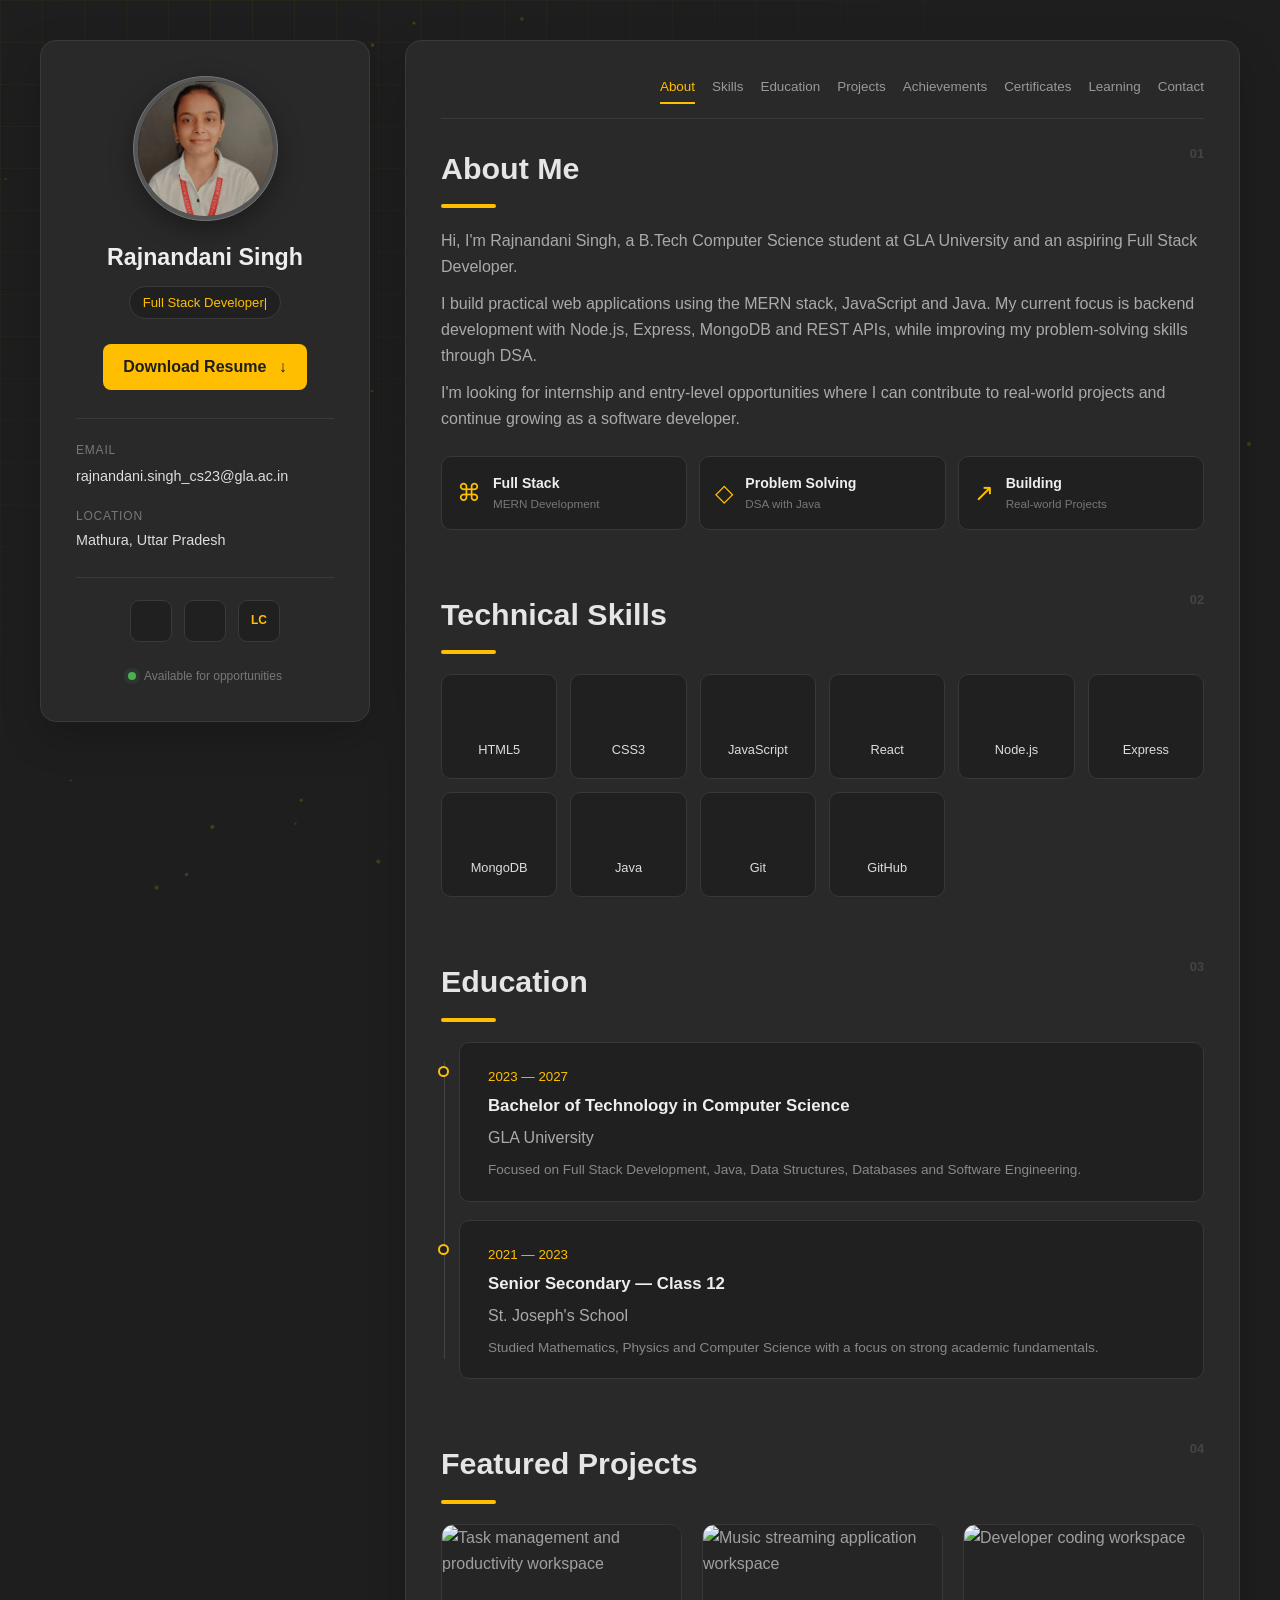
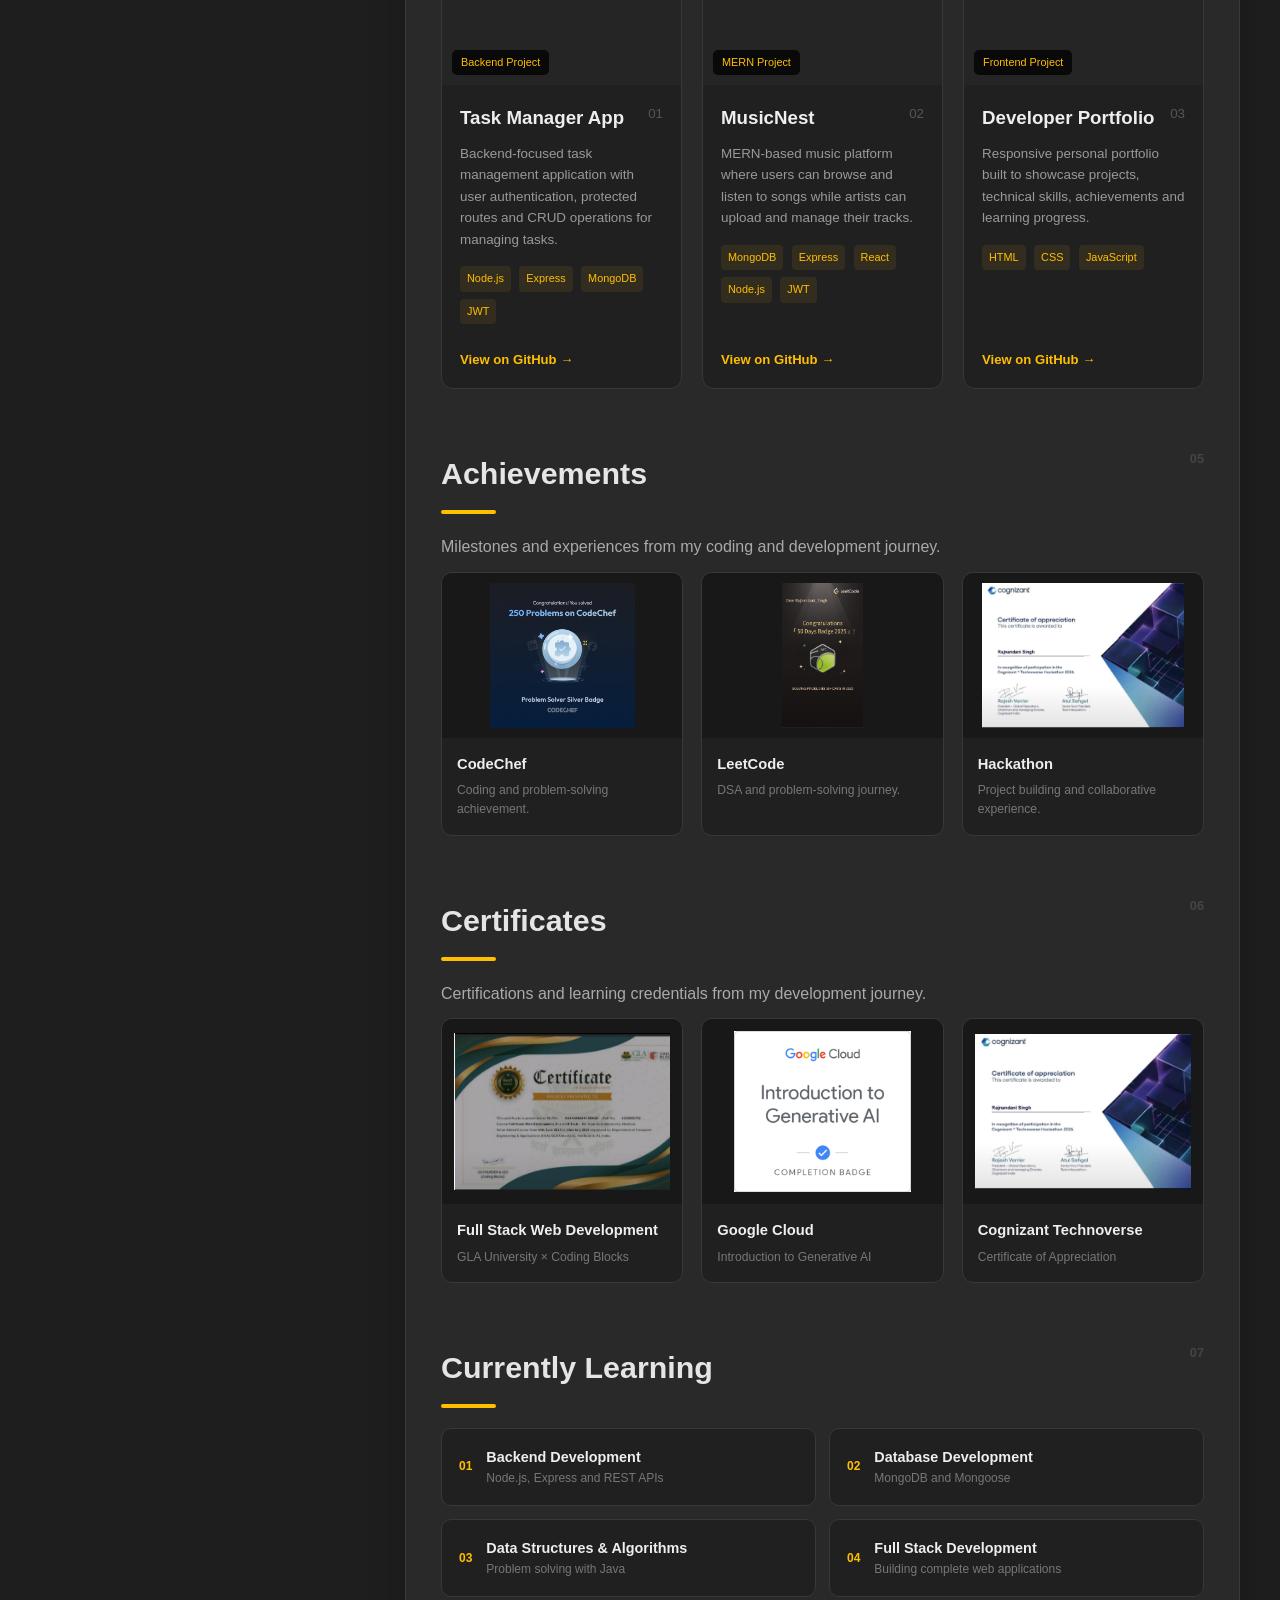
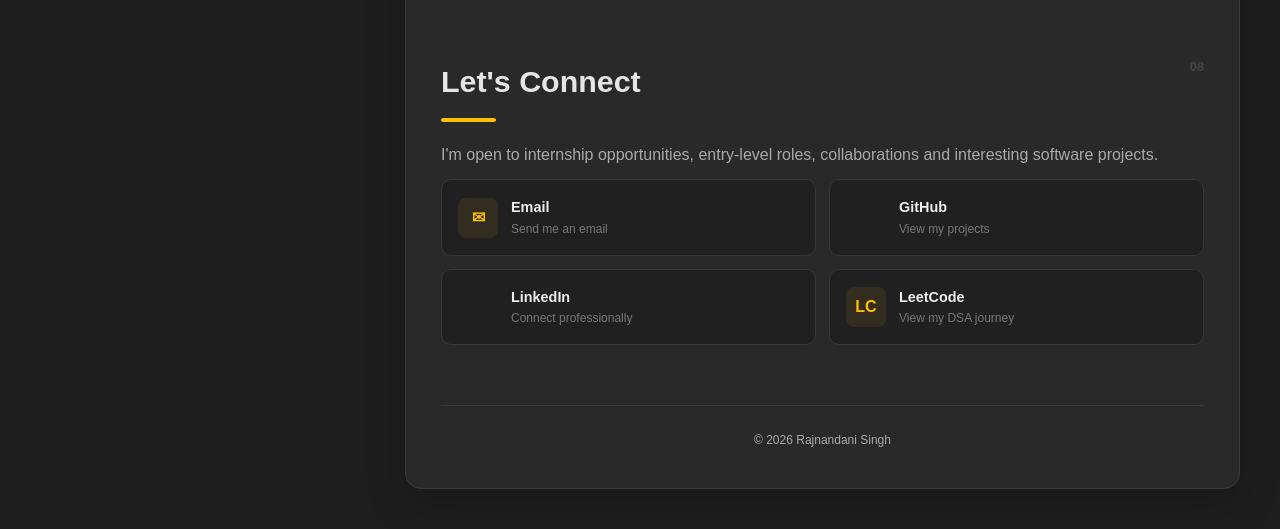
==== index.html @ 7ec92c7e "Move portfolio files to root directory" ====
<!DOCTYPE html>
<html lang="en">
<head>
  <meta charset="UTF-8">
  <meta name="viewport" content="width=device-width, initial-scale=1.0">

  <meta name="description"
        content="Rajnandani Singh — Full Stack Developer, MERN Stack Developer and DSA Enthusiast.">
  <meta name="author" content="Rajnandani Singh">
  <meta name="theme-color" content="#1e1e1e">

  <title>Rajnandani Singh | Full Stack Developer</title>

  <link rel="stylesheet" href="style.css">
</head>

<body>

<div class="background-grid"></div>
<canvas id="network-bg"></canvas>

<header class="mobile-topbar">
  <span class="mobile-logo">Rajnandani<span>.dev</span></span>

  <button id="menuToggle"
          class="menu-toggle"
          aria-label="Toggle navigation"
          aria-expanded="false">
    <span></span><span></span><span></span>
  </button>
</header>

<div class="main-container">

  <!-- SIDEBAR -->
  <aside class="sidebar" id="sidebar">

    <div class="profile">

      <div class="profile-image-wrap">
        <img src="./assets/profile_image.png"
             alt="Rajnandani Singh"
             class="profile-image">
      </div>

      <h2>Rajnandani Singh</h2>

      <p class="role">
        <span id="typedRole"></span><span class="cursor">|</span>
      </p>

    </div>

    <a href="./assets/Rajnandani_Singh_Resume.pdf"
       class="resume-btn"
       download>
      Download Resume <span>↓</span>
    </a>

    <div class="contact">

      <div class="contact-item">
        <span>Email</span>
        <a href="mailto:rajnandani.singh_cs23@gla.ac.in">
          rajnandani.singh_cs23@gla.ac.in
        </a>
      </div>

      <div class="contact-item">
        <span>Location</span>
        <p>Mathura, Uttar Pradesh</p>
      </div>

    </div>

    <div class="social">

      <a href="https://github.com/Rajnandanisingh6"
         target="_blank"
         rel="noopener noreferrer"
         aria-label="GitHub">
        <span class="social-icon github-icon"></span>
      </a>

      <a href="https://www.linkedin.com/in/rajnandani-singh-2a51702a7"
         target="_blank"
         rel="noopener noreferrer"
         aria-label="LinkedIn">
        <span class="social-icon linkedin-icon"></span>
      </a>

      <a href="https://leetcode.com/u/Rajnandani_Singh/"
         target="_blank"
         rel="noopener noreferrer"
         aria-label="LeetCode"
         class="lc-logo">
        LC
      </a>

    </div>

    <div class="availability">
      <span></span>
      Available for opportunities
    </div>

  </aside>


  <!-- MAIN CONTENT -->
  <main class="main-content">

    <nav id="mainNav">
      <a href="#about" class="nav-link active">About</a>
      <a href="#skills" class="nav-link">Skills</a>
      <a href="#education" class="nav-link">Education</a>
      <a href="#portfolio" class="nav-link">Projects</a>
      <a href="#achievements" class="nav-link">Achievements</a>
      <a href="#certificates" class="nav-link">Certificates</a>
      <a href="#learning" class="nav-link">Learning</a>
      <a href="#contact" class="nav-link">Contact</a>
    </nav>


    <!-- ABOUT -->
    <section id="about" class="section">

      <div class="section-title">
        <div>
          <h2>About Me</h2>
          <div class="line"></div>
        </div>
        <span>01</span>
      </div>

      <p>
        Hi, I'm Rajnandani Singh, a B.Tech Computer Science student at
        GLA University and an aspiring Full Stack Developer.
      </p>

      <p>
        I build practical web applications using the MERN stack,
        JavaScript and Java. My current focus is backend development
        with Node.js, Express, MongoDB and REST APIs, while improving
        my problem-solving skills through DSA.
      </p>

      <p>
        I'm looking for internship and entry-level opportunities where
        I can contribute to real-world projects and continue growing
        as a software developer.
      </p>

      <div class="highlight-container">

        <div class="highlight-card">
          <div class="highlight-icon">⌘</div>
          <div>
            <strong>Full Stack</strong>
            <small>MERN Development</small>
          </div>
        </div>

        <div class="highlight-card">
          <div class="highlight-icon">◇</div>
          <div>
            <strong>Problem Solving</strong>
            <small>DSA with Java</small>
          </div>
        </div>

        <div class="highlight-card">
          <div class="highlight-icon">↗</div>
          <div>
            <strong>Building</strong>
            <small>Real-world Projects</small>
          </div>
        </div>

      </div>

    </section>


    <!-- SKILLS -->
    <section id="skills" class="section">

      <div class="section-title">
        <div>
          <h2>Technical Skills</h2>
          <div class="line"></div>
        </div>
        <span>02</span>
      </div>

      <div class="skills-grid">

        <div class="skill">
          <span class="skill-logo html5-logo"></span>
          <span>HTML5</span>
        </div>

        <div class="skill">
          <span class="skill-logo css3-logo"></span>
          <span>CSS3</span>
        </div>

        <div class="skill">
          <span class="skill-logo javascript-logo"></span>
          <span>JavaScript</span>
        </div>

        <div class="skill">
          <span class="skill-logo react-logo"></span>
          <span>React</span>
        </div>

        <div class="skill">
          <span class="skill-logo node-logo"></span>
          <span>Node.js</span>
        </div>

        <div class="skill">
          <span class="skill-logo express-logo"></span>
          <span>Express</span>
        </div>

        <div class="skill">
          <span class="skill-logo mongodb-logo"></span>
          <span>MongoDB</span>
        </div>

        <div class="skill">
          <span class="skill-logo java-logo"></span>
          <span>Java</span>
        </div>

        <div class="skill">
          <span class="skill-logo git-logo"></span>
          <span>Git</span>
        </div>

        <div class="skill">
          <span class="skill-logo github-logo"></span>
          <span>GitHub</span>
        </div>

      </div>

    </section>


    <!-- EDUCATION -->
    <section id="education" class="section">

      <div class="section-title">
        <div>
          <h2>Education</h2>
          <div class="line"></div>
        </div>
        <span>03</span>
      </div>

      <div class="education">

        <article class="education-card">
          <span class="timeline-dot"></span>
          <small>2023 — 2027</small>
          <h3>Bachelor of Technology in Computer Science</h3>
          <h4>GLA University</h4>
          <p>
            Focused on Full Stack Development, Java, Data Structures,
            Databases and Software Engineering.
          </p>
        </article>

        <article class="education-card">
          <span class="timeline-dot"></span>
          <small>2021 — 2023</small>
          <h3>Senior Secondary — Class 12</h3>
          <h4>St. Joseph's School</h4>
          <p>
            Studied Mathematics, Physics and Computer Science with a
            focus on strong academic fundamentals.
          </p>
        </article>

      </div>

    </section>


    <!-- PROJECTS -->
    <section id="portfolio" class="section">

      <div class="section-title">
        <div>
          <h2>Featured Projects</h2>
          <div class="line"></div>
        </div>
        <span>04</span>
      </div>

      <div class="project-container">

        <article class="project">

          <div class="project-thumb">
            <img src="https://images.unsplash.com/photo-1611224923853-80b023f02d71?auto=format&fit=crop&w=900&q=80"
                 alt="Task management and productivity workspace">
            <span>Backend Project</span>
          </div>

          <div class="card">

            <div class="project-heading">
              <h3>Task Manager App</h3>
              <small>01</small>
            </div>

            <p>
              Backend-focused task management application with user
              authentication, protected routes and CRUD operations
              for managing tasks.
            </p>

            <div class="tech-stack">
              <span>Node.js</span>
              <span>Express</span>
              <span>MongoDB</span>
              <span>JWT</span>
            </div>

            <a href="https://github.com/Rajnandanisingh6/Mini_Project_2026"
               target="_blank"
               rel="noopener noreferrer">
              View on GitHub →
            </a>

          </div>
        </article>


        <article class="project">

          <div class="project-thumb">
            <img src="https://images.unsplash.com/photo-1511379938547-c1f69419868d?auto=format&fit=crop&w=900&q=80"
                 alt="Music streaming application workspace">
            <span>MERN Project</span>
          </div>

          <div class="card">

            <div class="project-heading">
              <h3>MusicNest</h3>
              <small>02</small>
            </div>

            <p>
              MERN-based music platform where users can browse and
              listen to songs while artists can upload and manage
              their tracks.
            </p>

            <div class="tech-stack">
              <span>MongoDB</span>
              <span>Express</span>
              <span>React</span>
              <span>Node.js</span>
              <span>JWT</span>
            </div>

            <a href="https://github.com/Rajnandanisingh6/MusicNest"
               target="_blank"
               rel="noopener noreferrer">
              View on GitHub →
            </a>

          </div>
        </article>


        <article class="project">

          <div class="project-thumb">
            <img src="https://images.unsplash.com/photo-1498050108023-c5249f4df085?auto=format&fit=crop&w=900&q=80"
                 alt="Developer coding workspace">
            <span>Frontend Project</span>
          </div>

          <div class="card">

            <div class="project-heading">
              <h3>Developer Portfolio</h3>
              <small>03</small>
            </div>

            <p>
              Responsive personal portfolio built to showcase
              projects, technical skills, achievements and learning
              progress.
            </p>

            <div class="tech-stack">
              <span>HTML</span>
              <span>CSS</span>
              <span>JavaScript</span>
            </div>

            <a href="https://github.com/Rajnandanisingh6"
               target="_blank"
               rel="noopener noreferrer">
              View on GitHub →
            </a>

          </div>
        </article>

      </div>

    </section>


    <!-- ACHIEVEMENTS -->
    <section id="achievements" class="section">

      <div class="section-title">
        <div>
          <h2>Achievements</h2>
          <div class="line"></div>
        </div>
        <span>05</span>
      </div>

      <p class="section-intro">
        Milestones and experiences from my coding and development journey.
      </p>

      <div class="achievement-grid">

        <article class="achievement-card">
          <div class="achievement-image">
            <img src="./assets/CodeChefBadge (2).png"
                 alt="CodeChef coding achievement"
                 class="preview-image">
          </div>
          <div>
            <h3>CodeChef</h3>
            <p>Coding and problem-solving achievement.</p>
          </div>
        </article>

        <article class="achievement-card">
          <div class="achievement-image">
            <img src="./assets/download.png"
                 alt="LeetCode achievement"
                 class="preview-image">
          </div>
          <div>
            <h3>LeetCode</h3>
            <p>DSA and problem-solving journey.</p>
          </div>
        </article>

        <article class="achievement-card">
          <div class="achievement-image">
            <img src="./assets/hackthon.png"
                 alt="Hackathon achievement"
                 class="preview-image">
          </div>
          <div>
            <h3>Hackathon</h3>
            <p>Project building and collaborative experience.</p>
          </div>
        </article>

      </div>

    </section>


    <!-- CERTIFICATES -->
    <section id="certificates" class="section">

      <div class="section-title">
        <div>
          <h2>Certificates</h2>
          <div class="line"></div>
        </div>
        <span>06</span>
      </div>

      <p class="section-intro">
        Certifications and learning credentials from my development journey.
      </p>

      <div class="certificate-grid">

        <article class="certificate-card">
          <div class="certificate-image">
            <img src="./certificates/fullstack.png"
                 alt="Full Stack Web Development certificate"
                 class="preview-image">
          </div>
          <div>
            <h3>Full Stack Web Development</h3>
            <p>GLA University × Coding Blocks</p>
          </div>
        </article>

        <article class="certificate-card">
          <div class="certificate-image">
            <img src="./certificates/Completion Badge.png"
                 alt="Google Cloud certificate"
                 class="preview-image">
          </div>
          <div>
            <h3>Google Cloud</h3>
            <p>Introduction to Generative AI</p>
          </div>
        </article>

        <article class="certificate-card">
          <div class="certificate-image">
            <img src="./certificates/hackthon.png"
                 alt="Cognizant Technoverse certificate"
                 class="preview-image">
          </div>
          <div>
            <h3>Cognizant Technoverse</h3>
            <p>Certificate of Appreciation</p>
          </div>
        </article>

      </div>

    </section>


    <!-- LEARNING -->
    <section id="learning" class="section">

      <div class="section-title">
        <div>
          <h2>Currently Learning</h2>
          <div class="line"></div>
        </div>
        <span>07</span>
      </div>

      <div class="learning-container">

        <div class="learning-card">
          <span>01</span>
          <div>
            <h3>Backend Development</h3>
            <p>Node.js, Express and REST APIs</p>
          </div>
        </div>

        <div class="learning-card">
          <span>02</span>
          <div>
            <h3>Database Development</h3>
            <p>MongoDB and Mongoose</p>
          </div>
        </div>

        <div class="learning-card">
          <span>03</span>
          <div>
            <h3>Data Structures & Algorithms</h3>
            <p>Problem solving with Java</p>
          </div>
        </div>

        <div class="learning-card">
          <span>04</span>
          <div>
            <h3>Full Stack Development</h3>
            <p>Building complete web applications</p>
          </div>
        </div>

      </div>

    </section>


    <!-- CONTACT -->
    <section id="contact" class="section">

      <div class="section-title">
        <div>
          <h2>Let's Connect</h2>
          <div class="line"></div>
        </div>
        <span>08</span>
      </div>

      <p class="contact-intro">
        I'm open to internship opportunities, entry-level roles,
        collaborations and interesting software projects.
      </p>

      <div class="connect-grid">

        <a href="mailto:rajnandani.singh_cs23@gla.ac.in"
           class="connect-card">
          <span>✉</span>
          <div>
            <h3>Email</h3>
            <p>Send me an email</p>
          </div>
        </a>

        <a href="https://github.com/Rajnandanisingh6"
           target="_blank"
           rel="noopener noreferrer"
           class="connect-card">
          <span class="contact-icon github-icon"></span>
          <div>
            <h3>GitHub</h3>
            <p>View my projects</p>
          </div>
        </a>

        <a href="https://www.linkedin.com/in/rajnandani-singh-2a51702a7"
           target="_blank"
           rel="noopener noreferrer"
           class="connect-card">
          <span class="contact-icon linkedin-icon"></span>
          <div>
            <h3>LinkedIn</h3>
            <p>Connect professionally</p>
          </div>
        </a>

        <a href="https://leetcode.com/u/Rajnandani_Singh/"
           target="_blank"
           rel="noopener noreferrer"
           class="connect-card">
          <span>LC</span>
          <div>
            <h3>LeetCode</h3>
            <p>View my DSA journey</p>
          </div>
        </a>

      </div>

    </section>


    <footer>
      <p>© 2026 Rajnandani Singh</p>
    </footer>

  </main>
</div>


<!-- Image Preview -->
<div class="image-modal" id="imageModal">
  <button id="modalClose" aria-label="Close image preview">×</button>
  <img id="modalImage" src="" alt="Preview">
</div>

<div class="overlay" id="overlay"></div>

<button id="backToTop"
        class="back-to-top"
        aria-label="Back to top">
  ↑
</button>

<script src="script.js"></script>

</body>
</html>
---- style.css ----
:root {
  --bg: #1e1e1e;
  --panel: #292929;
  --card: #202020;
  --border: #3a3a3a;
  --text: #ddd;
  --muted: #888;
  --gold: #ffbf00;
}

* {
  margin: 0;
  padding: 0;
  box-sizing: border-box;
}

html {
  scroll-behavior: smooth;
}

body {
  background: var(--bg);
  color: #a0a0a0;
  font-family: Arial, sans-serif;
  line-height: 1.6;
  opacity: 0;
  animation: fade .6s forwards;
}

@keyframes fade {
  to { opacity: 1; }
}

a {
  color: inherit;
}

.background-grid {
  position: fixed;
  inset: 0;
  z-index: -2;
  pointer-events: none;
  background:
    linear-gradient(rgba(255,191,0,.045) 1px, transparent 1px),
    linear-gradient(90deg, rgba(255,191,0,.045) 1px, transparent 1px);
  background-size: 42px 42px;
  mask-image: radial-gradient(circle at 20% 0%, #000, transparent 75%);
}

#network-bg {
  position: fixed;
  inset: 0;
  z-index: -1;
  pointer-events: none;
  opacity: .4;
}

/* LAYOUT */

.main-container {
  width: min(1200px, calc(100% - 40px));
  margin: auto;
  padding: 40px 0;
  display: grid;
  grid-template-columns: 330px 1fr;
  gap: 35px;
}

.sidebar,
.main-content {
  background: var(--panel);
  border: 1px solid var(--border);
  border-radius: 16px;
  box-shadow: 0 15px 40px rgba(0,0,0,.18);
}

.sidebar {
  height: fit-content;
  padding: 35px;
  position: sticky;
  top: 40px;
}

.main-content {
  padding: 35px;
  min-width: 0;
}

/* PROFILE */

.profile {
  text-align: center;
}

.profile-image-wrap {
  width: 145px;
  height: 145px;
  margin: auto;
  padding: 4px;
  border-radius: 50%;
  overflow: hidden;
  background: #555;
  border: 1px solid #777;
  box-shadow: 0 8px 25px rgba(0,0,0,.35);
  transition: .3s;
}

.profile-image-wrap:hover {
  border-color: #999;
  box-shadow:
    0 0 0 3px rgba(150,150,150,.08),
    0 10px 30px rgba(0,0,0,.45);
  transform: translateY(-2px);
}

.profile-image {
  width: 100%;
  height: 100%;
  display: block;
  border-radius: 50%;
  object-fit: cover;
  object-position: center top;
  background: #222;
}

.profile h2 {
  margin-top: 18px;
  color: #eee;
  font-size: 1.45rem;
}

.role {
  display: inline-block;
  margin-top: 10px;
  padding: 5px 13px;
  color: var(--gold);
  background: #202020;
  border: 1px solid var(--border);
  border-radius: 20px;
  font-size: .82rem;
}

.cursor {
  animation: blink .8s infinite;
}

@keyframes blink {
  50% { opacity: 0; }
}

/* RESUME */

.resume-btn {
  display: block;
  margin: 25px auto 0;
  width: fit-content;
  padding: 10px 20px;
  background: var(--gold);
  color: #1e1e1e;
  border-radius: 8px;
  text-decoration: none;
  font-weight: 700;
  transition: .3s;
}

.resume-btn:hover {
  transform: translateY(-3px);
  box-shadow: 0 8px 20px rgba(255,191,0,.15);
}

.resume-btn span {
  margin-left: 8px;
}

/* CONTACT */

.contact {
  margin-top: 28px;
  padding-top: 22px;
  border-top: 1px solid var(--border);
}

.contact-item {
  margin-bottom: 18px;
}

.contact-item span {
  display: block;
  margin-bottom: 3px;
  color: #777;
  font-size: .75rem;
  text-transform: uppercase;
  letter-spacing: .8px;
}

.contact-item a,
.contact-item p {
  color: #ddd;
  text-decoration: none;
  word-break: break-word;
  font-size: .9rem;
}

.contact-item a:hover {
  color: var(--gold);
}

/* SOCIAL */

.social {
  display: flex;
  justify-content: center;
  gap: 12px;
  margin-top: 25px;
  padding-top: 22px;
  border-top: 1px solid var(--border);
}

.social a {
  width: 42px;
  height: 42px;
  display: grid;
  place-items: center;
  border: 1px solid var(--border);
  border-radius: 9px;
  background: #202020;
  text-decoration: none;
  transition: .3s;
}

.social a:hover {
  transform: translateY(-4px);
  border-color: var(--gold);
}

.social-icon {
  width: 21px;
  height: 21px;
  display: block;
  background: var(--gold);
  mask: center / contain no-repeat;
  -webkit-mask: center / contain no-repeat;
}

.github-icon {
  mask-image: url("https://cdn.jsdelivr.net/npm/simple-icons@v13/icons/github.svg");
  -webkit-mask-image: url("https://cdn.jsdelivr.net/npm/simple-icons@v13/icons/github.svg");
}

.linkedin-icon {
  mask-image: url("https://cdn.jsdelivr.net/npm/simple-icons@v13/icons/linkedin.svg");
  -webkit-mask-image: url("https://cdn.jsdelivr.net/npm/simple-icons@v13/icons/linkedin.svg");
}

.lc-logo {
  color: var(--gold);
  font-size: .75rem;
  font-weight: bold;
}

.availability {
  display: flex;
  justify-content: center;
  align-items: center;
  gap: 8px;
  margin-top: 25px;
  color: #777;
  font-size: .75rem;
}

.availability span {
  width: 8px;
  height: 8px;
  border-radius: 50%;
  background: #4caf50;
  box-shadow: 0 0 0 4px rgba(76,175,80,.1);
}

/* NAVIGATION */

#mainNav {
  display: flex;
  justify-content: flex-end;
  flex-wrap: wrap;
  gap: 17px;
  padding-bottom: 20px;
  margin-bottom: 25px;
  border-bottom: 1px solid var(--border);
}

.nav-link {
  position: relative;
  color: #999;
  text-decoration: none;
  font-size: .84rem;
  transition: .3s;
}

.nav-link:hover,
.nav-link.active {
  color: var(--gold);
}

.nav-link::after {
  content: "";
  position: absolute;
  width: 0;
  height: 2px;
  left: 0;
  bottom: -6px;
  background: var(--gold);
  transition: .3s;
}

.nav-link:hover::after,
.nav-link.active::after {
  width: 100%;
}

/* SECTION */

.section {
  margin-bottom: 60px;
  scroll-margin-top: 90px;
  opacity: 0;
  transform: translateY(20px);
  transition: .7s;
}

.section.revealed {
  opacity: 1;
  transform: translateY(0);
}

.section-title {
  display: flex;
  justify-content: space-between;
  align-items: flex-start;
}

.section-title h2 {
  color: #e5e5e5;
  font-size: 1.9rem;
  margin-bottom: 12px;
}

.section-title > span {
  color: #444;
  font-size: .8rem;
  font-weight: bold;
}

.line {
  width: 55px;
  height: 4px;
  border-radius: 5px;
  background: var(--gold);
  margin-bottom: 20px;
}

.section > p {
  max-width: 850px;
  margin-bottom: 12px;
  color: #aaa;
}

/* HIGHLIGHTS */

.highlight-container {
  display: grid;
  grid-template-columns: repeat(3,1fr);
  gap: 12px;
  margin-top: 25px;
}

.highlight-card {
  display: flex;
  align-items: center;
  gap: 12px;
  padding: 15px;
  background: var(--card);
  border: 1px solid #383838;
  border-radius: 10px;
  transition: .3s;
}

.highlight-card:hover,
.learning-card:hover,
.connect-card:hover {
  transform: translateY(-4px);
  border-color: #555;
}

.highlight-icon {
  color: var(--gold);
  font-size: 1.5rem;
}

.highlight-card strong,
.highlight-card small {
  display: block;
}

.highlight-card strong {
  color: #eee;
  font-size: .88rem;
}

.highlight-card small {
  color: #777;
  font-size: .73rem;
}

/* SKILLS */

.skills-grid {
  display: grid;
  grid-template-columns: repeat(auto-fit, minmax(105px,1fr));
  gap: 13px;
}

.skill {
  min-height: 105px;
  display: flex;
  flex-direction: column;
  justify-content: center;
  align-items: center;
  gap: 10px;
  background: var(--card);
  border: 1px solid #383838;
  border-radius: 10px;
  transition: .3s;
}

.skill:hover {
  transform: translateY(-5px);
  border-color: var(--gold);
  box-shadow: 0 8px 20px rgba(255,191,0,.07);
}

.skill-logo {
  width: 38px;
  height: 38px;
  display: block;
  background: var(--gold);
  mask: center / contain no-repeat;
  -webkit-mask: center / contain no-repeat;
}

.html5-logo {
  mask-image: url("https://cdn.jsdelivr.net/npm/simple-icons@v13/icons/html5.svg");
  -webkit-mask-image: url("https://cdn.jsdelivr.net/npm/simple-icons@v13/icons/html5.svg");
}

.css3-logo {
  mask-image: url("https://cdn.jsdelivr.net/npm/simple-icons@v13/icons/css3.svg");
  -webkit-mask-image: url("https://cdn.jsdelivr.net/npm/simple-icons@v13/icons/css3.svg");
}

.javascript-logo {
  mask-image: url("https://cdn.jsdelivr.net/npm/simple-icons@v13/icons/javascript.svg");
  -webkit-mask-image: url("https://cdn.jsdelivr.net/npm/simple-icons@v13/icons/javascript.svg");
}

.react-logo {
  mask-image: url("https://cdn.jsdelivr.net/npm/simple-icons@v13/icons/react.svg");
  -webkit-mask-image: url("https://cdn.jsdelivr.net/npm/simple-icons@v13/icons/react.svg");
}

.node-logo {
  mask-image: url("https://cdn.jsdelivr.net/npm/simple-icons@v13/icons/nodedotjs.svg");
  -webkit-mask-image: url("https://cdn.jsdelivr.net/npm/simple-icons@v13/icons/nodedotjs.svg");
}

.express-logo {
  mask-image: url("https://cdn.jsdelivr.net/npm/simple-icons@v13/icons/express.svg");
  -webkit-mask-image: url("https://cdn.jsdelivr.net/npm/simple-icons@v13/icons/express.svg");
}

.mongodb-logo {
  mask-image: url("https://cdn.jsdelivr.net/npm/simple-icons@v13/icons/mongodb.svg");
  -webkit-mask-image: url("https://cdn.jsdelivr.net/npm/simple-icons@v13/icons/mongodb.svg");
}

.java-logo {
  mask-image: url("https://cdn.jsdelivr.net/npm/simple-icons@v13/icons/openjdk.svg");
  -webkit-mask-image: url("https://cdn.jsdelivr.net/npm/simple-icons@v13/icons/openjdk.svg");
}

.git-logo {
  mask-image: url("https://cdn.jsdelivr.net/npm/simple-icons@v13/icons/git.svg");
  -webkit-mask-image: url("https://cdn.jsdelivr.net/npm/simple-icons@v13/icons/git.svg");
}

.github-logo {
  mask-image: url("https://cdn.jsdelivr.net/npm/simple-icons@v13/icons/github.svg");
  -webkit-mask-image: url("https://cdn.jsdelivr.net/npm/simple-icons@v13/icons/github.svg");
}

.skill span:last-child {
  color: #ddd;
  font-size: .8rem;
}

/* EDUCATION */

.education {
  position: relative;
  padding-left: 18px;
}

.education::before {
  content: "";
  position: absolute;
  left: 3px;
  top: 20px;
  bottom: 20px;
  width: 1px;
  background: #444;
}

.education-card {
  position: relative;
  margin-bottom: 18px;
  padding: 20px 20px 20px 28px;
  background: var(--card);
  border: 1px solid #383838;
  border-radius: 10px;
  transition: .3s;
}

.education-card:hover {
  border-color: #555;
  transform: translateX(4px);
}

.timeline-dot {
  position: absolute;
  left: -22px;
  top: 23px;
  width: 11px;
  height: 11px;
  border-radius: 50%;
  background: var(--card);
  border: 2px solid var(--gold);
}

.education-card small {
  color: var(--gold);
}

.education-card h3 {
  margin: 5px 0;
  color: #eee;
  font-size: 1.05rem;
}

.education-card h4 {
  color: #aaa;
  font-weight: normal;
}

.education-card p {
  margin-top: 8px;
  color: #888;
  font-size: .85rem;
}

/* PROJECTS */

.project-container {
  display: grid;
  grid-template-columns: repeat(auto-fit,minmax(240px,1fr));
  gap: 20px;
}

.project {
  overflow: hidden;
  display: flex;
  flex-direction: column;
  background: var(--card);
  border: 1px solid #383838;
  border-radius: 12px;
  transition: .35s;
}

.project:hover {
  transform: translateY(-6px);
  border-color: #555;
  box-shadow: 0 15px 30px rgba(0,0,0,.25);
}

.project-thumb {
  height: 160px;
  position: relative;
  overflow: hidden;
  background: #252525;
}

.project-thumb img {
  width: 100%;
  height: 100%;
  display: block;
  object-fit: cover;
  transition: .4s;
}

.project:hover .project-thumb img {
  transform: scale(1.04);
}

.project-thumb > span {
  position: absolute;
  left: 10px;
  bottom: 10px;
  padding: 4px 9px;
  color: var(--gold);
  background: rgba(0,0,0,.75);
  border-radius: 5px;
  font-size: .68rem;
}

.card {
  padding: 18px;
  display: flex;
  flex-direction: column;
  flex: 1;
}

.project-heading {
  display: flex;
  justify-content: space-between;
}

.project-heading h3 {
  color: #eee;
}

.project-heading small {
  color: #555;
}

.card p {
  margin: 10px 0 14px;
  color: #999;
  font-size: .84rem;
}

.tech-stack {
  margin-bottom: 12px;
}

.tech-stack span {
  display: inline-block;
  margin: 0 4px 5px 0;
  padding: 4px 7px;
  color: var(--gold);
  background: rgba(255,191,0,.08);
  border-radius: 4px;
  font-size: .68rem;
}

.card > a {
  margin-top: auto;
  padding-top: 8px;
  color: var(--gold);
  text-decoration: none;
  font-size: .82rem;
  font-weight: bold;
}

.card > a:hover {
  text-decoration: underline;
}

/* ACHIEVEMENTS + CERTIFICATES */

.achievement-grid,
.certificate-grid {
  display: grid;
  grid-template-columns: repeat(3,1fr);
  gap: 18px;
}

.achievement-card,
.certificate-card {
  overflow: hidden;
  background: var(--card);
  border: 1px solid #383838;
  border-radius: 11px;
  transition: .3s;
}

.achievement-card:hover,
.certificate-card:hover {
  transform: translateY(-5px);
  border-color: #555;
}

.achievement-image {
  height: 165px;
  padding: 10px;
  background: #181818;
}

.certificate-image {
  height: 185px;
  padding: 12px;
  background: #181818;
}

.achievement-image img,
.certificate-image img {
  width: 100%;
  height: 100%;
  display: block;
  object-fit: contain;
  cursor: pointer;
  transition: .3s;
}

.achievement-card:hover img,
.certificate-card:hover img {
  transform: scale(1.03);
}

.achievement-card > div:last-child,
.certificate-card > div:last-child {
  padding: 15px;
}

.achievement-card h3,
.certificate-card h3 {
  color: #eee;
  font-size: .92rem;
}

.achievement-card p,
.certificate-card p {
  margin-top: 5px;
  color: #777;
  font-size: .76rem;
}

/* LEARNING */

.learning-container {
  display: grid;
  grid-template-columns: repeat(2,1fr);
  gap: 13px;
}

.learning-card {
  display: flex;
  gap: 14px;
  align-items: center;
  padding: 17px;
  background: var(--card);
  border: 1px solid #383838;
  border-radius: 10px;
  transition: .3s;
}

.learning-card > span {
  color: var(--gold);
  font-weight: bold;
  font-size: .75rem;
}

.learning-card h3 {
  color: #eee;
  font-size: .9rem;
}

.learning-card p {
  color: #777;
  font-size: .75rem;
}

/* CONTACT */

.contact-intro {
  margin-bottom: 20px;
}

.connect-grid {
  display: grid;
  grid-template-columns: repeat(2,1fr);
  gap: 13px;
}

.connect-card {
  display: flex;
  align-items: center;
  gap: 13px;
  padding: 16px;
  background: var(--card);
  border: 1px solid #383838;
  border-radius: 10px;
  text-decoration: none;
  transition: .3s;
}

.connect-card > span {
  width: 40px;
  height: 40px;
  display: grid;
  place-items: center;
  border-radius: 8px;
  background: rgba(255,191,0,.08);
  color: var(--gold);
  font-weight: bold;
}

.contact-icon {
  background: var(--gold);
  mask: center / 22px no-repeat;
  -webkit-mask: center / 22px no-repeat;
}

.contact-icon.github-icon {
  mask-image: url("https://cdn.jsdelivr.net/npm/simple-icons@v13/icons/github.svg");
  -webkit-mask-image: url("https://cdn.jsdelivr.net/npm/simple-icons@v13/icons/github.svg");
}

.contact-icon.linkedin-icon {
  mask-image: url("https://cdn.jsdelivr.net/npm/simple-icons@v13/icons/linkedin.svg");
  -webkit-mask-image: url("https://cdn.jsdelivr.net/npm/simple-icons@v13/icons/linkedin.svg");
}

.connect-card h3 {
  color: #eee;
  font-size: .9rem;
}

.connect-card p {
  color: #777;
  font-size: .75rem;
}

/* FOOTER */

footer {
  padding-top: 25px;
  border-top: 1px solid #383838;
  text-align: center;
  color: #777;
  font-size: .75rem;
}

footer p {
  color: #aaa;
  margin-bottom: 3px;
}

/* MOBILE HEADER */

.mobile-topbar {
  display: none;
  position: sticky;
  top: 0;
  z-index: 30;
  justify-content: space-between;
  align-items: center;
  padding: 16px 20px;
  background: var(--panel);
  border-bottom: 1px solid var(--border);
}

.mobile-logo {
  color: #eee;
  font-weight: bold;
}

.mobile-logo span {
  color: var(--gold);
}

.menu-toggle {
  border: 0;
  background: none;
  cursor: pointer;
}

.menu-toggle span {
  display: block;
  width: 24px;
  height: 2px;
  margin: 5px;
  background: var(--gold);
  transition: .3s;
}

.menu-toggle.open span:nth-child(1) {
  transform: translateY(7px) rotate(45deg);
}

.menu-toggle.open span:nth-child(2) {
  opacity: 0;
}

.menu-toggle.open span:nth-child(3) {
  transform: translateY(-7px) rotate(-45deg);
}

/* OVERLAY */

.overlay {
  display: none;
  position: fixed;
  inset: 0;
  z-index: 15;
  background: rgba(0,0,0,.65);
}

.overlay.show {
  display: block;
}

/* MODAL */

.image-modal {
  position: fixed;
  inset: 0;
  z-index: 100;
  display: flex;
  align-items: center;
  justify-content: center;
  padding: 30px;
  background: rgba(0,0,0,.92);
  opacity: 0;
  visibility: hidden;
  transition: .3s;
}

.image-modal.show {
  opacity: 1;
  visibility: visible;
}

.image-modal img {
  max-width: 90%;
  max-height: 85vh;
  object-fit: contain;
  border-radius: 8px;
}

#modalClose {
  position: absolute;
  top: 25px;
  right: 30px;
  width: 42px;
  height: 42px;
  border: 0;
  border-radius: 50%;
  background: var(--gold);
  color: #111;
  font-size: 1.5rem;
  cursor: pointer;
}

/* BACK TO TOP */

.back-to-top {
  position: fixed;
  right: 22px;
  bottom: 22px;
  width: 43px;
  height: 43px;
  border: 0;
  border-radius: 50%;
  background: var(--gold);
  color: #111;
  font-size: 1.1rem;
  cursor: pointer;
  opacity: 0;
  visibility: hidden;
  transform: translateY(10px);
  transition: .3s;
  z-index: 25;
}

.back-to-top.show {
  opacity: 1;
  visibility: visible;
  transform: translateY(0);
}

/* RESPONSIVE */

@media(max-width:1100px) {
  .main-container {
    grid-template-columns: 1fr;
  }

  .sidebar {
    position: static;
  }
}

@media(max-width:900px) {
  .mobile-topbar {
    display: flex;
  }

  .main-container {
    width: min(100% - 20px, 750px);
    padding-top: 20px;
  }

  .sidebar {
    position: fixed;
    inset: 0 auto 0 0;
    width: min(320px,82vw);
    height: 100vh;
    z-index: 20;
    border-radius: 0;
    overflow-y: auto;
    transform: translateX(-100%);
    transition: .3s;
  }

  .sidebar.open {
    transform: translateX(0);
  }

  #mainNav {
    justify-content: center;
  }
}

@media(max-width:700px) {
  .main-content {
    padding: 25px 18px;
  }

  .highlight-container,
  .learning-container,
  .connect-grid {
    grid-template-columns: 1fr;
  }

  .achievement-grid,
  .certificate-grid {
    grid-template-columns: 1fr;
  }
}

@media(max-width:600px) {
  .main-container {
    width: calc(100% - 14px);
  }

  .section-title h2 {
    font-size: 1.55rem;
  }

  #mainNav {
    gap: 13px;
  }

  .nav-link {
    font-size: .75rem;
  }

  .project-container {
    grid-template-columns: 1fr;
  }

  .profile-image-wrap {
    width: 125px;
    height: 125px;
  }

  .profile h2 {
    font-size: 1.3rem;
  }
}

@media(prefers-reduced-motion:reduce) {
  * {
    scroll-behavior: auto !important;
    animation: none !important;
    transition: none !important;
  }

  .section {
    opacity: 1;
    transform: none;
  }
}
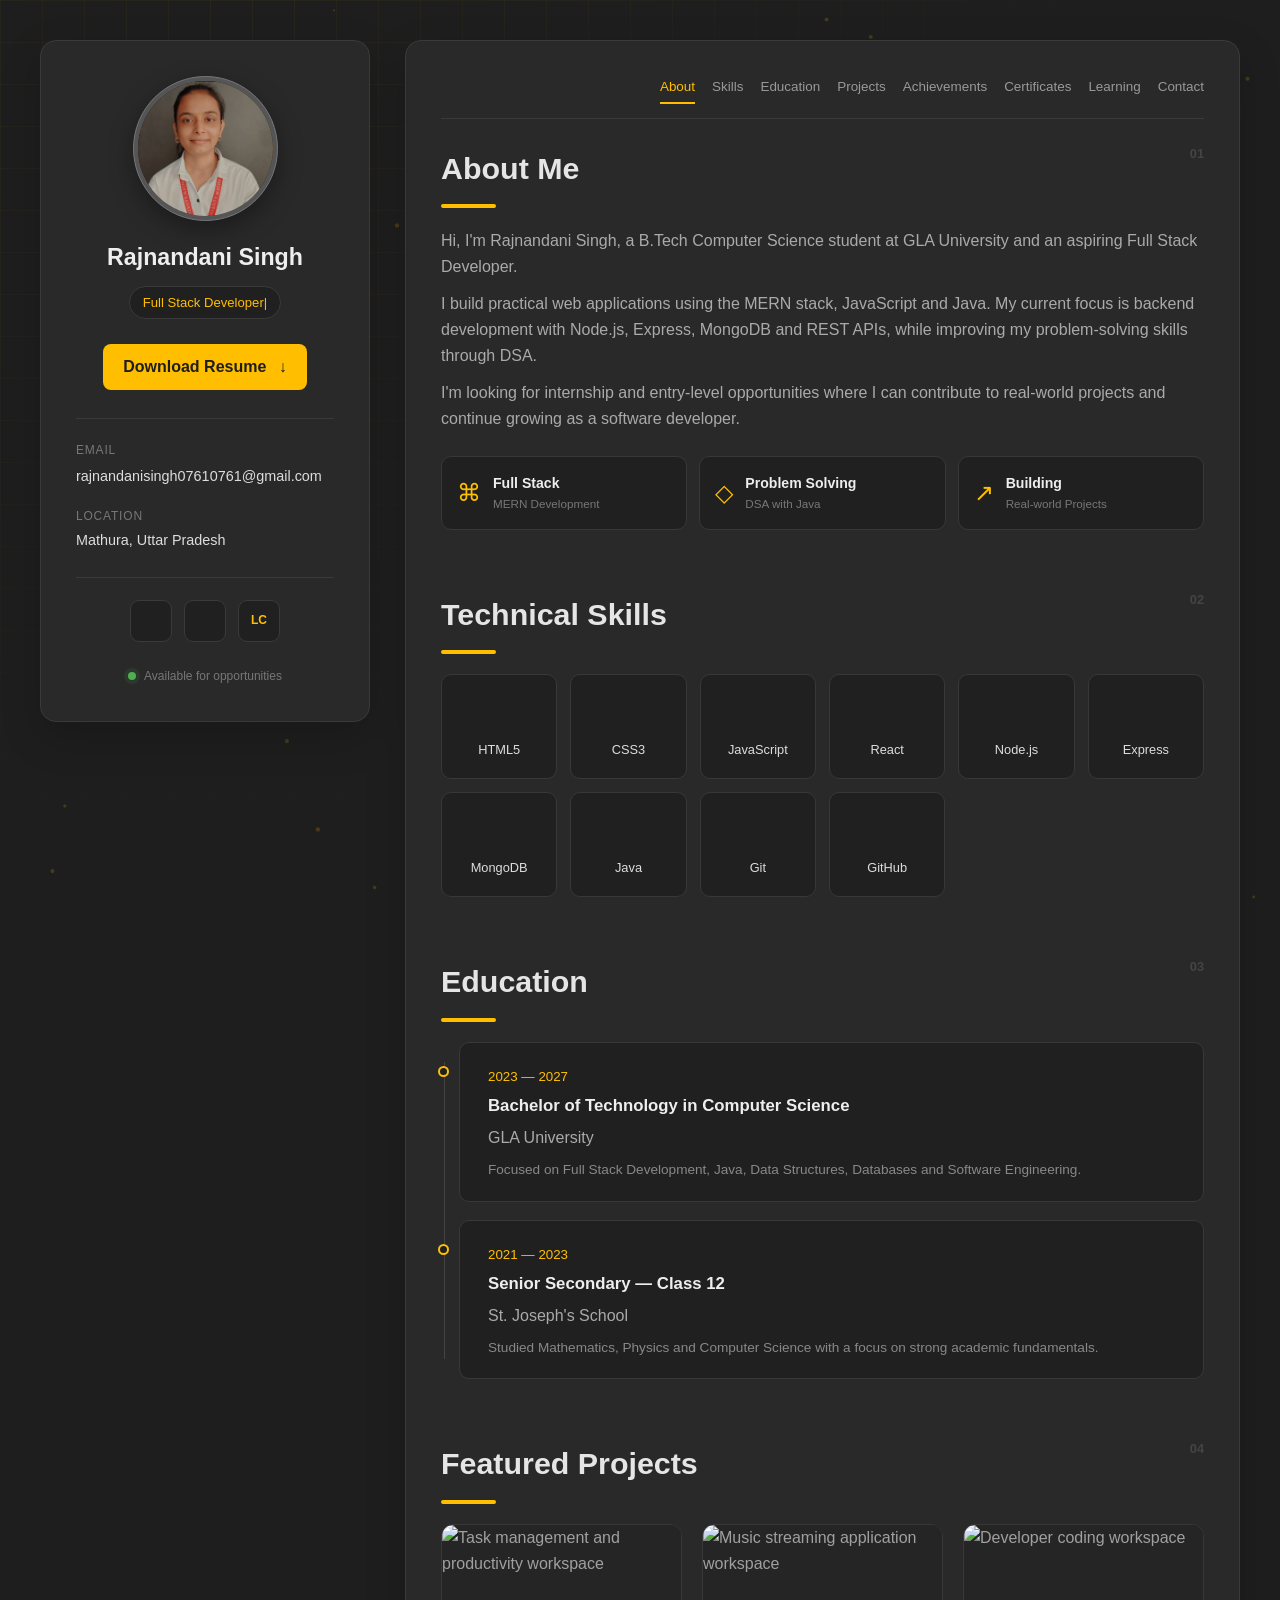
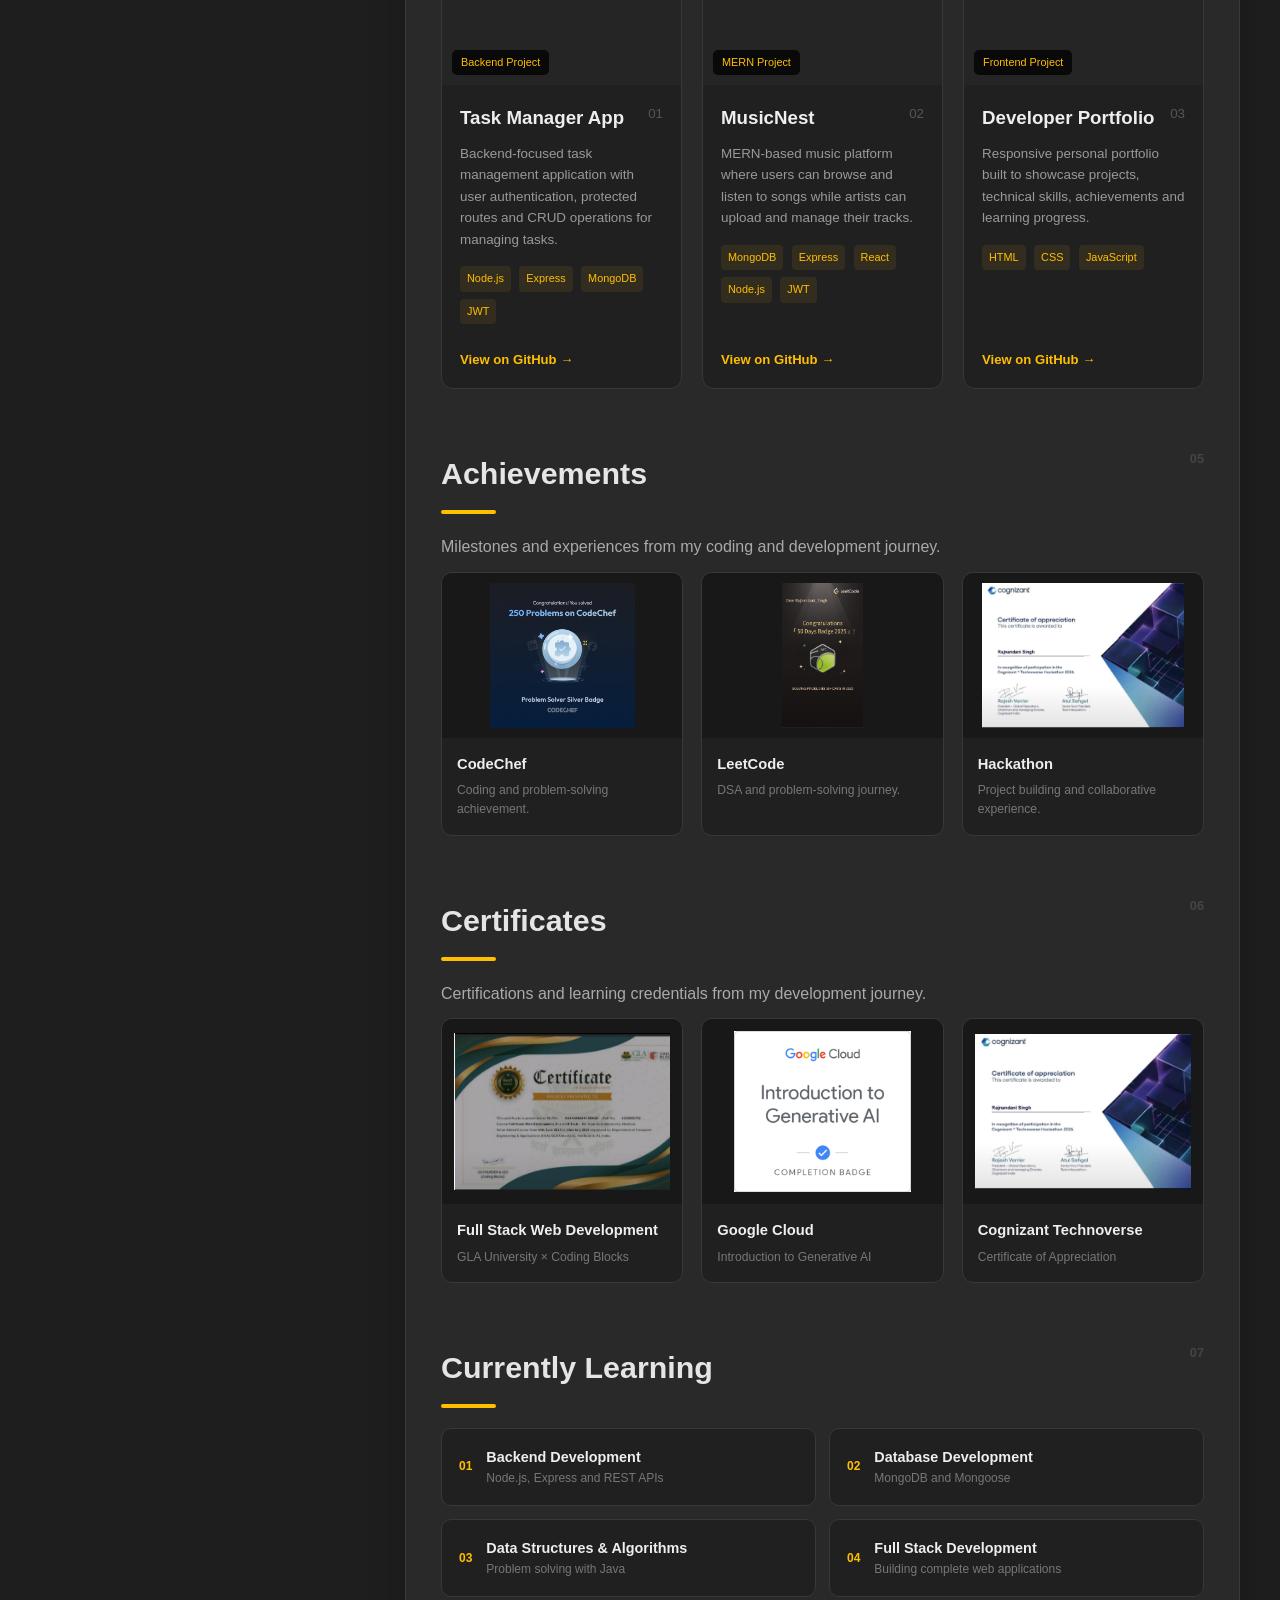
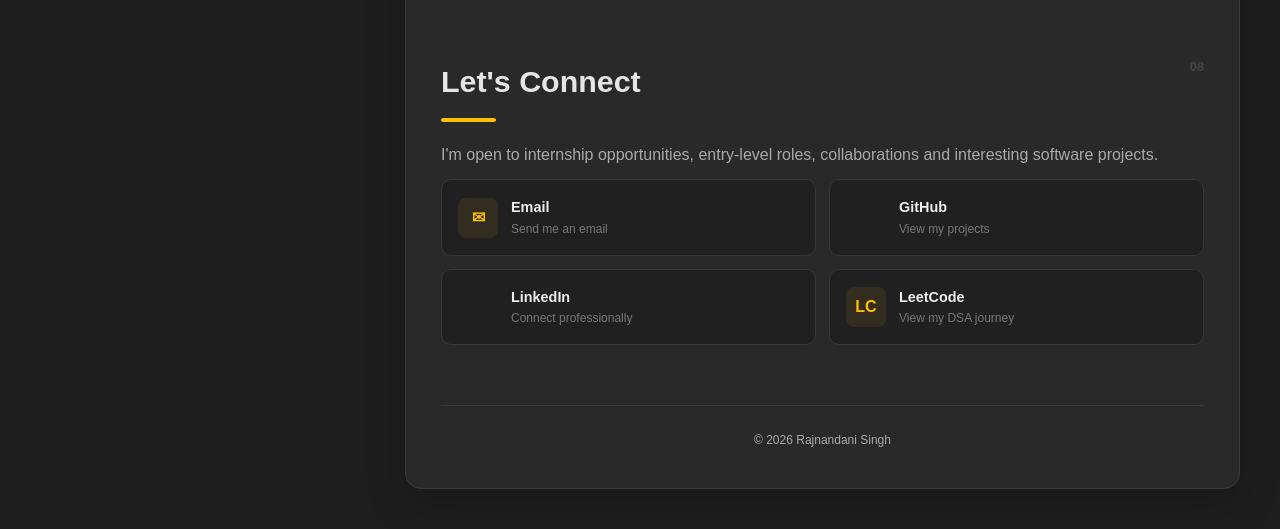
==== commit 7a8585c0: "Update" ====
--- a/index.html
+++ b/index.html
@@ -61,8 +61,8 @@
 
       <div class="contact-item">
         <span>Email</span>
-        <a href="mailto:rajnandani.singh_cs23@gla.ac.in">
-          rajnandani.singh_cs23@gla.ac.in
+        <a href="mailto:rajnandanisingh07610761@gmail.com">
+          rajnandanisingh07610761@gmail.com
         </a>
       </div>
 
@@ -605,7 +605,7 @@
 
       <div class="connect-grid">
 
-        <a href="mailto:rajnandani.singh_cs23@gla.ac.in"
+        <a href="mailto:rajnandanisingh07610761@gmail.com"
            class="connect-card">
           <span>✉</span>
           <div>
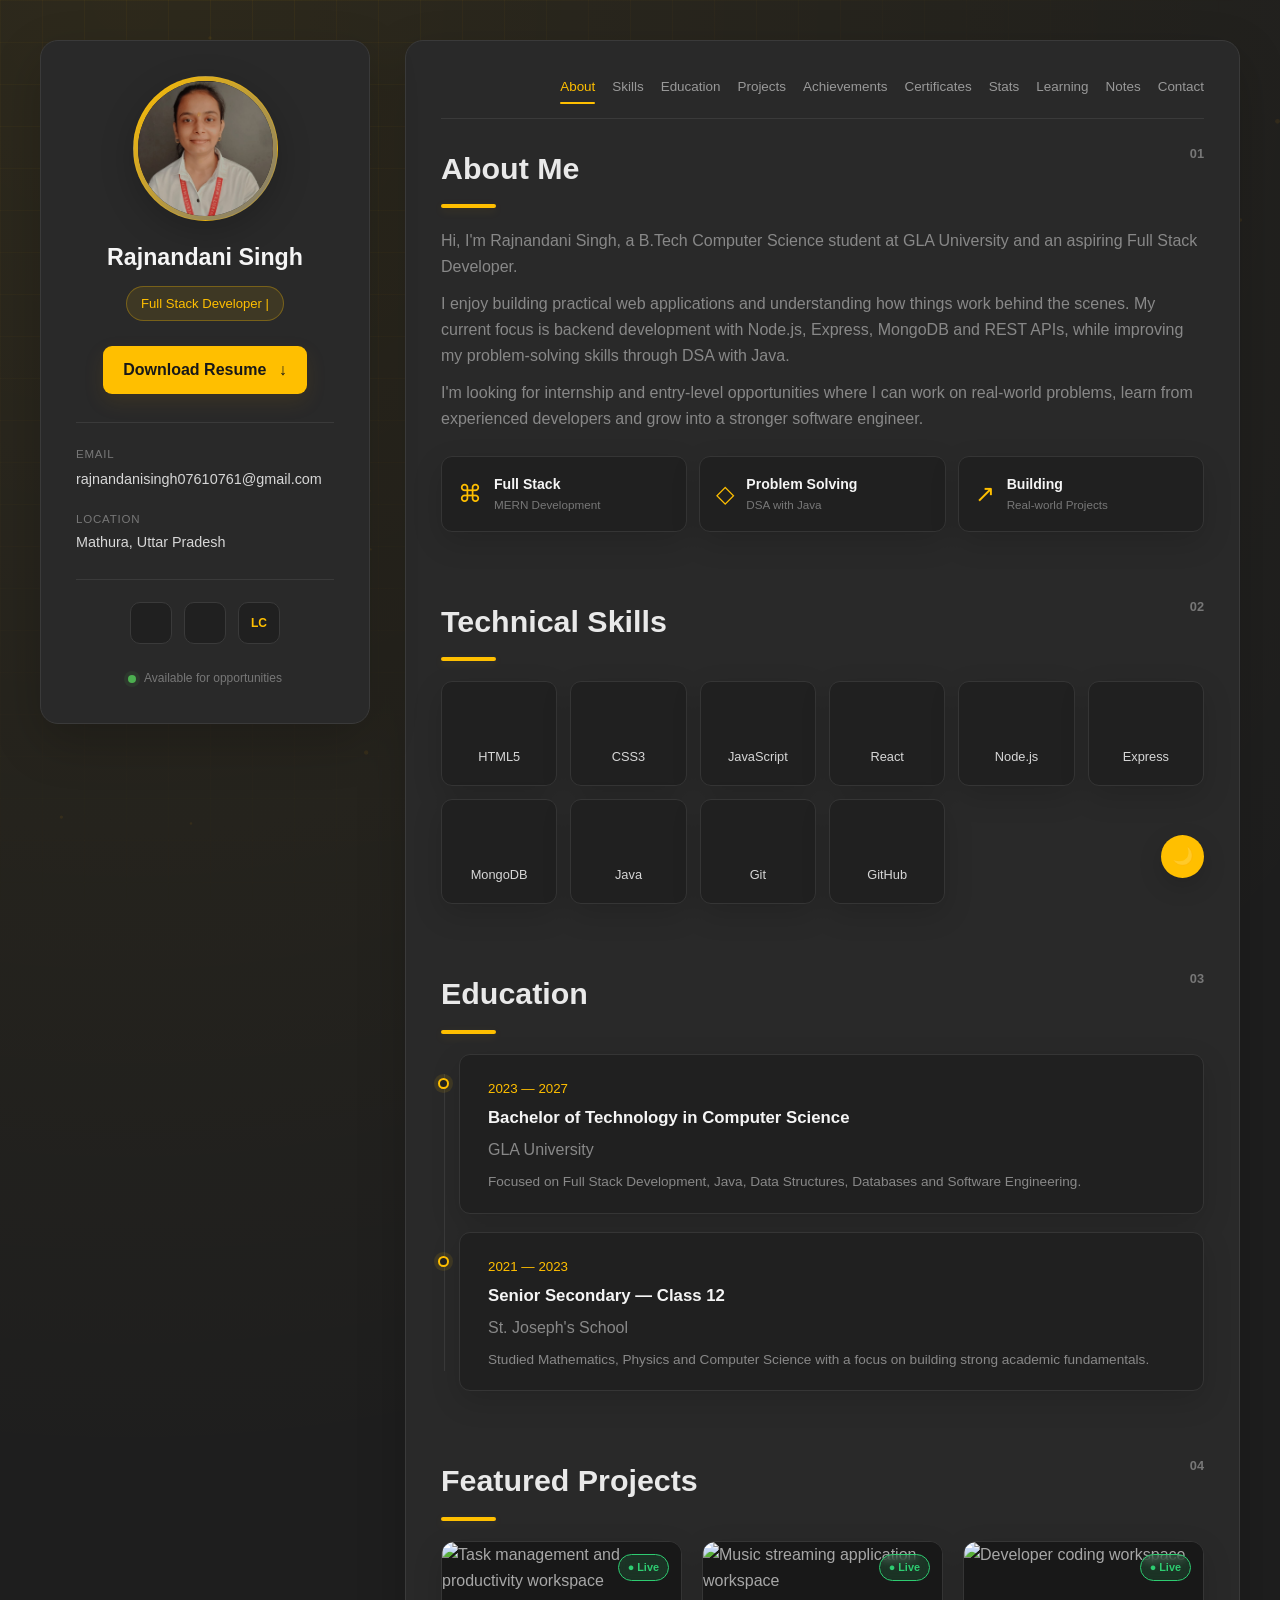
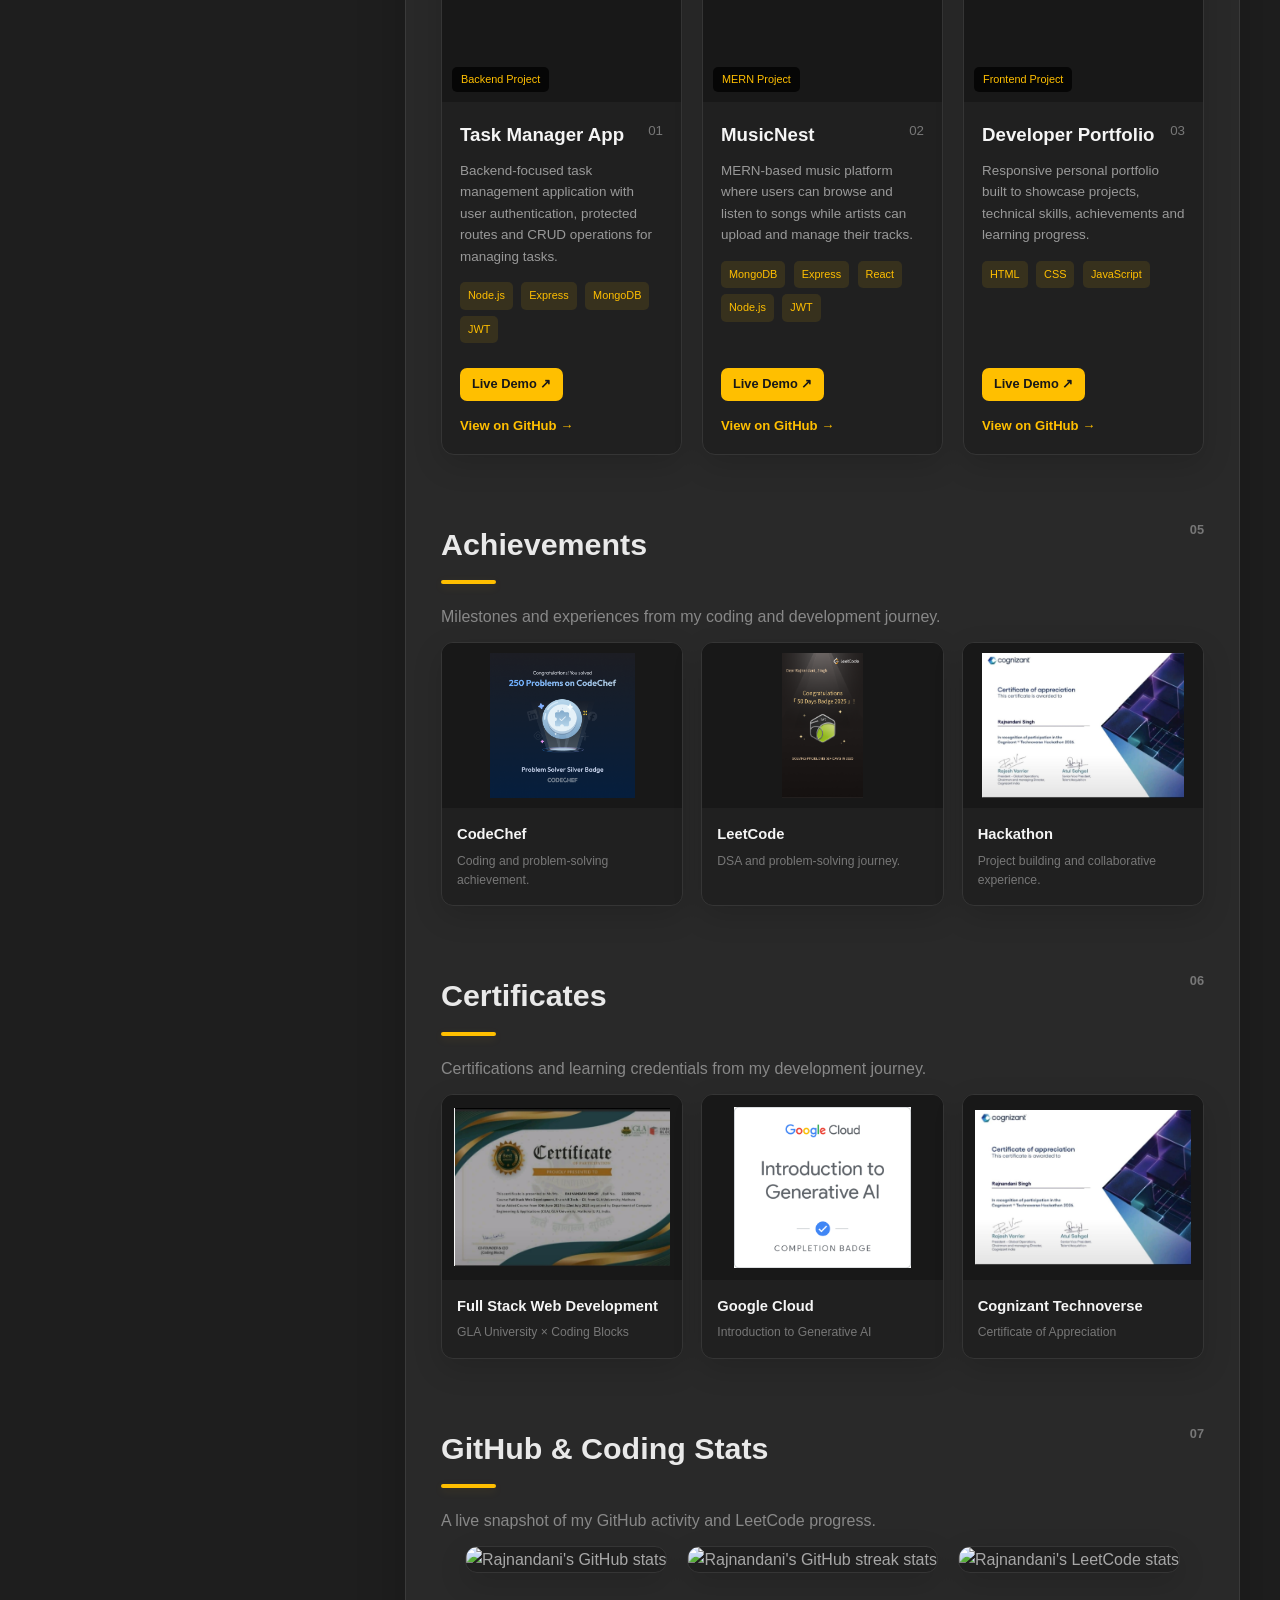
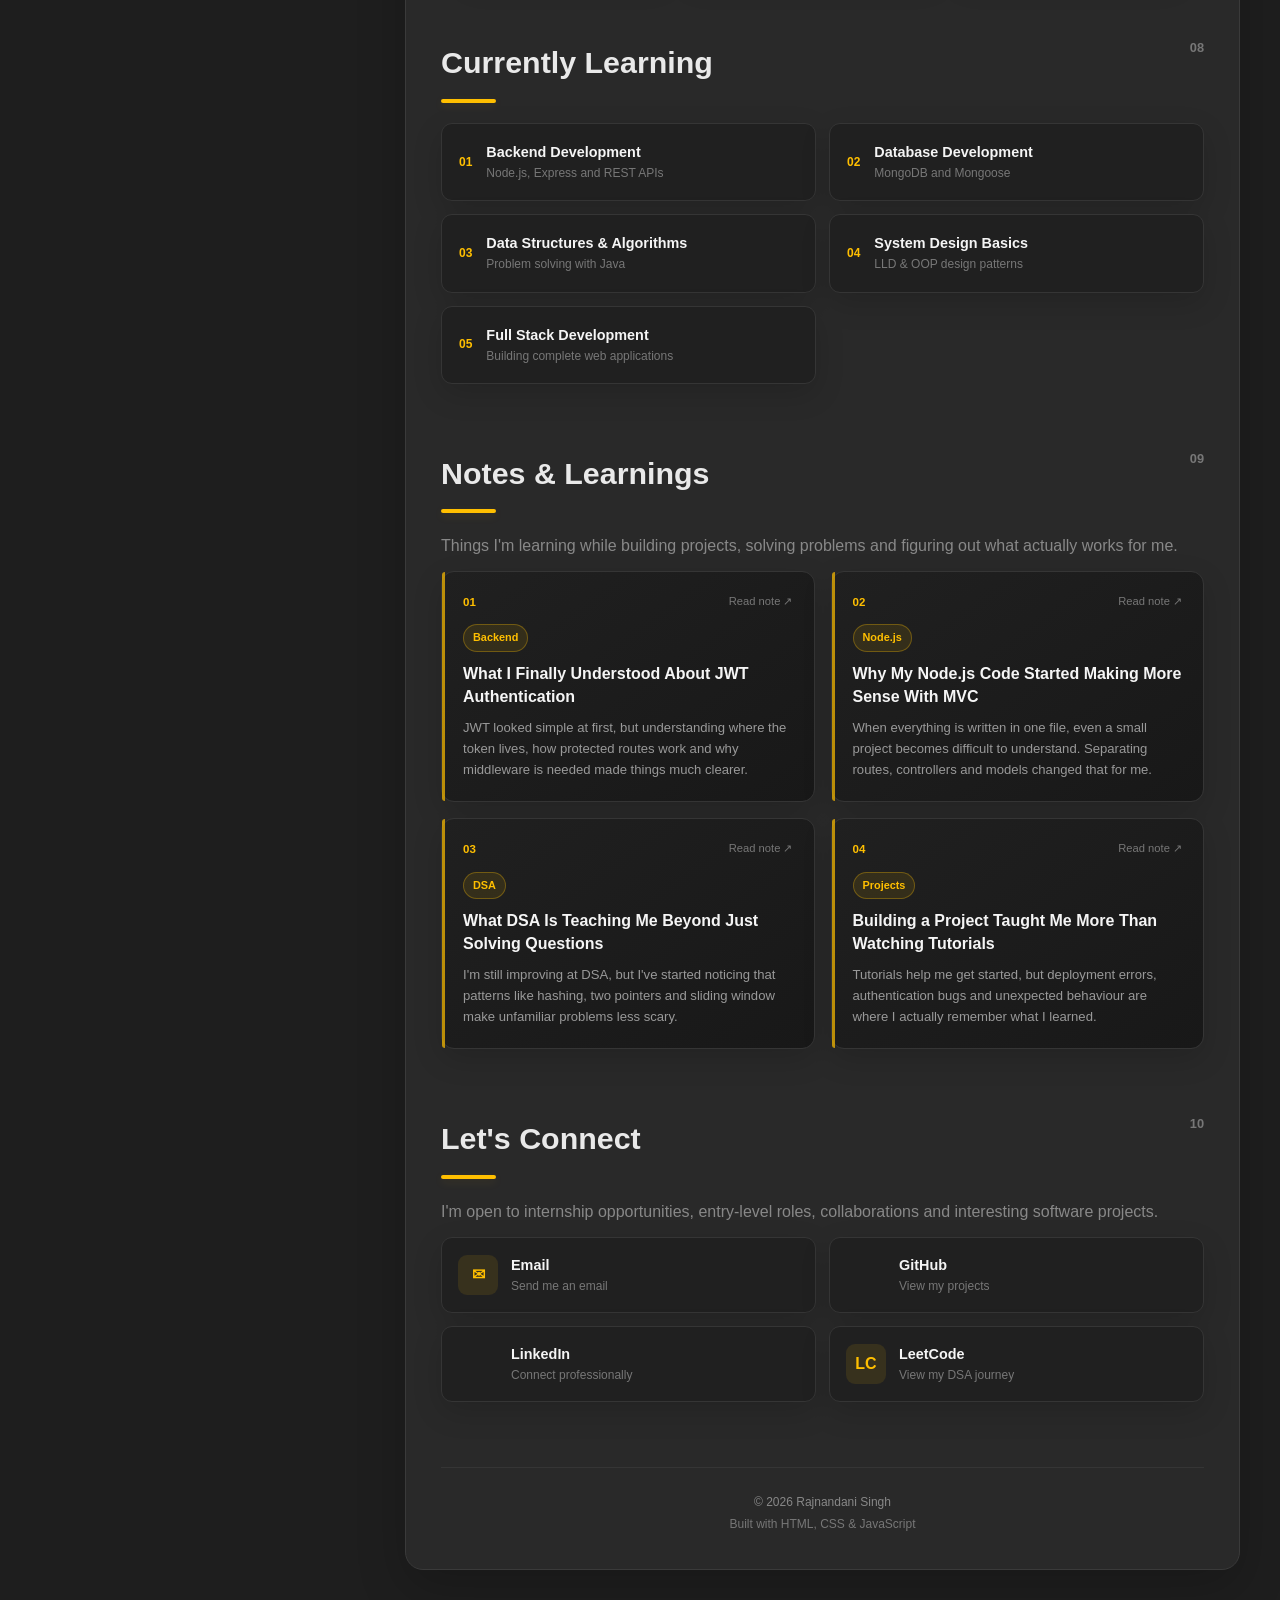
==== commit 260b5c02: "Update" ====
--- a/index.html
+++ b/index.html
@@ -4,677 +4,1083 @@
   <meta charset="UTF-8">
   <meta name="viewport" content="width=device-width, initial-scale=1.0">
 
-  <meta name="description"
-        content="Rajnandani Singh — Full Stack Developer, MERN Stack Developer and DSA Enthusiast.">
+  <meta
+    name="description"
+    content="Rajnandani Singh — Full Stack Developer, MERN Stack Developer and DSA Enthusiast."
+  >
   <meta name="author" content="Rajnandani Singh">
   <meta name="theme-color" content="#1e1e1e">
 
   <title>Rajnandani Singh | Full Stack Developer</title>
 
+  <!-- Open Graph -->
+  <meta property="og:title" content="Rajnandani Singh | Full Stack Developer">
+  <meta
+    property="og:description"
+    content="Full Stack Developer skilled in the MERN stack, Java and DSA. Explore my projects, achievements and coding journey."
+  >
+  <meta
+    property="og:image"
+    content="https://rajnandanisingh6.github.io/rajnandani-portfolio/assets/profile_image.png"
+  >
+  <meta
+    property="og:url"
+    content="https://rajnandanisingh6.github.io/rajnandani-portfolio/"
+  >
+  <meta property="og:type" content="website">
+
+  <meta name="twitter:card" content="summary_large_image">
+  <meta name="twitter:title" content="Rajnandani Singh | Full Stack Developer">
+  <meta
+    name="twitter:description"
+    content="Full Stack Developer skilled in the MERN stack, Java and DSA."
+  >
+  <meta
+    name="twitter:image"
+    content="https://rajnandanisingh6.github.io/rajnandani-portfolio/assets/profile_image.png"
+  >
+
+  <!-- Favicon -->
+  <link
+    rel="icon"
+    href="data:image/svg+xml,%3Csvg xmlns='http://www.w3.org/2000/svg' viewBox='0 0 100 100'%3E%3Crect width='100' height='100' rx='20' fill='%231e1e1e'/%3E%3Ctext x='50' y='68' font-size='58' font-family='Arial' font-weight='bold' fill='%23ffbf00' text-anchor='middle'%3ER%3C/text%3E%3C/svg%3E"
+  >
+
+  <link rel="preconnect" href="https://cdn.jsdelivr.net">
+  <link rel="preconnect" href="https://images.unsplash.com">
+
   <link rel="stylesheet" href="style.css">
+
+  <!-- Prevent theme flash -->
+  <script>
+    (function () {
+      try {
+        if (localStorage.getItem("theme") === "light") {
+          document.documentElement.setAttribute("data-theme", "light");
+        }
+      } catch (e) {}
+    })();
+  </script>
 </head>
 
 <body>
 
-<div class="background-grid"></div>
-<canvas id="network-bg"></canvas>
-
-<header class="mobile-topbar">
-  <span class="mobile-logo">Rajnandani<span>.dev</span></span>
-
-  <button id="menuToggle"
-          class="menu-toggle"
-          aria-label="Toggle navigation"
-          aria-expanded="false">
-    <span></span><span></span><span></span>
+  <div class="background-grid"></div>
+  <canvas id="network-bg"></canvas>
+
+  <!-- MOBILE HEADER -->
+  <header class="mobile-topbar">
+    <span class="mobile-logo">
+      Rajnandani<span>.dev</span>
+    </span>
+
+    <button
+      id="menuToggle"
+      class="menu-toggle"
+      aria-label="Toggle navigation"
+      aria-expanded="false"
+    >
+      <span></span>
+      <span></span>
+      <span></span>
+    </button>
+  </header>
+
+  <div class="main-container">
+
+    <!-- SIDEBAR -->
+    <aside class="sidebar" id="sidebar">
+
+      <div class="profile">
+
+        <div class="profile-image-wrap">
+          <img
+            src="./assets/profile_image.png"
+            alt="Rajnandani Singh"
+            class="profile-image"
+          >
+        </div>
+
+        <h2>Rajnandani Singh</h2>
+
+        <p class="role">
+          <span id="typedRole"></span>
+          <span class="cursor">|</span>
+        </p>
+
+      </div>
+
+      <a
+        href="./assets/Rajnandani_Singh_Resume.pdf"
+        class="resume-btn"
+        download
+      >
+        Download Resume <span>↓</span>
+      </a>
+
+      <div class="contact">
+
+        <div class="contact-item">
+          <span>Email</span>
+          <a href="mailto:rajnandanisingh07610761@gmail.com">
+            rajnandanisingh07610761@gmail.com
+          </a>
+        </div>
+
+        <div class="contact-item">
+          <span>Location</span>
+          <p>Mathura, Uttar Pradesh</p>
+        </div>
+
+      </div>
+
+      <div class="social">
+
+        <a
+          href="https://github.com/Rajnandanisingh6"
+          target="_blank"
+          rel="noopener noreferrer"
+          aria-label="GitHub"
+        >
+          <span class="social-icon github-icon"></span>
+        </a>
+
+        <a
+          href="https://www.linkedin.com/in/rajnandani-singh-2a51702a7"
+          target="_blank"
+          rel="noopener noreferrer"
+          aria-label="LinkedIn"
+        >
+          <span class="social-icon linkedin-icon"></span>
+        </a>
+
+        <a
+          href="https://leetcode.com/u/Rajnandani_Singh/"
+          target="_blank"
+          rel="noopener noreferrer"
+          aria-label="LeetCode"
+          class="lc-logo"
+        >
+          LC
+        </a>
+
+      </div>
+
+      <div class="availability">
+        <span></span>
+        Available for opportunities
+      </div>
+
+    </aside>
+
+
+    <!-- MAIN CONTENT -->
+    <main class="main-content">
+
+      <!-- NAV -->
+      <nav id="mainNav">
+        <a href="#about" class="nav-link active">About</a>
+        <a href="#skills" class="nav-link">Skills</a>
+        <a href="#education" class="nav-link">Education</a>
+        <a href="#portfolio" class="nav-link">Projects</a>
+        <a href="#achievements" class="nav-link">Achievements</a>
+        <a href="#certificates" class="nav-link">Certificates</a>
+        <a href="#stats" class="nav-link">Stats</a>
+        <a href="#learning" class="nav-link">Learning</a>
+        <a href="#notes" class="nav-link">Notes</a>
+        <a href="#contact" class="nav-link">Contact</a>
+      </nav>
+
+
+      <!-- ABOUT -->
+      <section id="about" class="section">
+
+        <div class="section-title">
+          <div>
+            <h2>About Me</h2>
+            <div class="line"></div>
+          </div>
+          <span>01</span>
+        </div>
+
+        <p>
+          Hi, I'm Rajnandani Singh, a B.Tech Computer Science student at
+          GLA University and an aspiring Full Stack Developer.
+        </p>
+
+        <p>
+          I enjoy building practical web applications and understanding
+          how things work behind the scenes. My current focus is backend
+          development with Node.js, Express, MongoDB and REST APIs, while
+          improving my problem-solving skills through DSA with Java.
+        </p>
+
+        <p>
+          I'm looking for internship and entry-level opportunities where
+          I can work on real-world problems, learn from experienced
+          developers and grow into a stronger software engineer.
+        </p>
+
+        <div class="highlight-container">
+
+          <div class="highlight-card">
+            <div class="highlight-icon">⌘</div>
+            <div>
+              <strong>Full Stack</strong>
+              <small>MERN Development</small>
+            </div>
+          </div>
+
+          <div class="highlight-card">
+            <div class="highlight-icon">◇</div>
+            <div>
+              <strong>Problem Solving</strong>
+              <small>DSA with Java</small>
+            </div>
+          </div>
+
+          <div class="highlight-card">
+            <div class="highlight-icon">↗</div>
+            <div>
+              <strong>Building</strong>
+              <small>Real-world Projects</small>
+            </div>
+          </div>
+
+        </div>
+
+      </section>
+
+
+      <!-- SKILLS -->
+      <section id="skills" class="section">
+
+        <div class="section-title">
+          <div>
+            <h2>Technical Skills</h2>
+            <div class="line"></div>
+          </div>
+          <span>02</span>
+        </div>
+
+        <div class="skills-grid">
+
+          <div class="skill">
+            <span class="skill-logo html5-logo"></span>
+            <span>HTML5</span>
+          </div>
+
+          <div class="skill">
+            <span class="skill-logo css3-logo"></span>
+            <span>CSS3</span>
+          </div>
+
+          <div class="skill">
+            <span class="skill-logo javascript-logo"></span>
+            <span>JavaScript</span>
+          </div>
+
+          <div class="skill">
+            <span class="skill-logo react-logo"></span>
+            <span>React</span>
+          </div>
+
+          <div class="skill">
+            <span class="skill-logo node-logo"></span>
+            <span>Node.js</span>
+          </div>
+
+          <div class="skill">
+            <span class="skill-logo express-logo"></span>
+            <span>Express</span>
+          </div>
+
+          <div class="skill">
+            <span class="skill-logo mongodb-logo"></span>
+            <span>MongoDB</span>
+          </div>
+
+          <div class="skill">
+            <span class="skill-logo java-logo"></span>
+            <span>Java</span>
+          </div>
+
+          <div class="skill">
+            <span class="skill-logo git-logo"></span>
+            <span>Git</span>
+          </div>
+
+          <div class="skill">
+            <span class="skill-logo github-logo"></span>
+            <span>GitHub</span>
+          </div>
+
+        </div>
+
+      </section>
+
+
+      <!-- EDUCATION -->
+      <section id="education" class="section">
+
+        <div class="section-title">
+          <div>
+            <h2>Education</h2>
+            <div class="line"></div>
+          </div>
+          <span>03</span>
+        </div>
+
+        <div class="education">
+
+          <article class="education-card">
+            <span class="timeline-dot"></span>
+
+            <small>2023 — 2027</small>
+
+            <h3>Bachelor of Technology in Computer Science</h3>
+
+            <h4>GLA University</h4>
+
+            <p>
+              Focused on Full Stack Development, Java, Data Structures,
+              Databases and Software Engineering.
+            </p>
+          </article>
+
+          <article class="education-card">
+            <span class="timeline-dot"></span>
+
+            <small>2021 — 2023</small>
+
+            <h3>Senior Secondary — Class 12</h3>
+
+            <h4>St. Joseph's School</h4>
+
+            <p>
+              Studied Mathematics, Physics and Computer Science with a
+              focus on building strong academic fundamentals.
+            </p>
+          </article>
+
+        </div>
+
+      </section>
+
+
+      <!-- PROJECTS -->
+      <section id="portfolio" class="section">
+
+        <div class="section-title">
+          <div>
+            <h2>Featured Projects</h2>
+            <div class="line"></div>
+          </div>
+          <span>04</span>
+        </div>
+
+        <div class="project-container">
+
+          <!-- TASK MANAGER -->
+          <article class="project">
+
+            <div class="project-thumb">
+              <img
+                src="https://images.unsplash.com/photo-1611224923853-80b023f02d71?auto=format&fit=crop&w=900&q=80"
+                alt="Task management and productivity workspace"
+              >
+
+              <span>Backend Project</span>
+              <span class="live-badge">● Live</span>
+            </div>
+
+            <div class="card">
+
+              <div class="project-heading">
+                <h3>Task Manager App</h3>
+                <small>01</small>
+              </div>
+
+              <p>
+                Backend-focused task management application with user
+                authentication, protected routes and CRUD operations
+                for managing tasks.
+              </p>
+
+              <div class="tech-stack">
+                <span>Node.js</span>
+                <span>Express</span>
+                <span>MongoDB</span>
+                <span>JWT</span>
+              </div>
+
+              <div class="project-links">
+
+                <a
+                  href="https://mini-project-client-db3o.onrender.com"
+                  target="_blank"
+                  rel="noopener noreferrer"
+                  class="live-link"
+                >
+                  Live Demo ↗
+                </a>
+
+                <a
+                  href="https://github.com/Rajnandanisingh6/Mini_Project_2026"
+                  target="_blank"
+                  rel="noopener noreferrer"
+                  class="github-link"
+                >
+                  View on GitHub →
+                </a>
+
+              </div>
+
+            </div>
+
+          </article>
+
+
+          <!-- MUSICNEST -->
+          <article class="project">
+
+            <div class="project-thumb">
+
+              <img
+                src="https://images.unsplash.com/photo-1511379938547-c1f69419868d?auto=format&fit=crop&w=900&q=80"
+                alt="Music streaming application workspace"
+              >
+
+              <span>MERN Project</span>
+              <span class="live-badge">● Live</span>
+
+            </div>
+
+            <div class="card">
+
+              <div class="project-heading">
+                <h3>MusicNest</h3>
+                <small>02</small>
+              </div>
+
+              <p>
+                MERN-based music platform where users can browse and
+                listen to songs while artists can upload and manage
+                their tracks.
+              </p>
+
+              <div class="tech-stack">
+                <span>MongoDB</span>
+                <span>Express</span>
+                <span>React</span>
+                <span>Node.js</span>
+                <span>JWT</span>
+              </div>
+
+              <div class="project-links">
+
+                <a
+                  href="https://musicnest-1.onrender.com/"
+                  target="_blank"
+                  rel="noopener noreferrer"
+                  class="live-link"
+                >
+                  Live Demo ↗
+                </a>
+
+                <a
+                  href="https://github.com/Rajnandanisingh6/MusicNest"
+                  target="_blank"
+                  rel="noopener noreferrer"
+                  class="github-link"
+                >
+                  View on GitHub →
+                </a>
+
+              </div>
+
+            </div>
+
+          </article>
+
+
+          <!-- PORTFOLIO -->
+          <article class="project">
+
+            <div class="project-thumb">
+
+              <img
+                src="https://images.unsplash.com/photo-1498050108023-c5249f4df085?auto=format&fit=crop&w=900&q=80"
+                alt="Developer coding workspace"
+              >
+
+              <span>Frontend Project</span>
+              <span class="live-badge">● Live</span>
+
+            </div>
+
+            <div class="card">
+
+              <div class="project-heading">
+                <h3>Developer Portfolio</h3>
+                <small>03</small>
+              </div>
+
+              <p>
+                Responsive personal portfolio built to showcase
+                projects, technical skills, achievements and learning
+                progress.
+              </p>
+
+              <div class="tech-stack">
+                <span>HTML</span>
+                <span>CSS</span>
+                <span>JavaScript</span>
+              </div>
+
+              <div class="project-links">
+
+                <a
+                  href="https://rajnandanisingh6.github.io/rajnandani-portfolio/"
+                  target="_blank"
+                  rel="noopener noreferrer"
+                  class="live-link"
+                >
+                  Live Demo ↗
+                </a>
+
+                <a
+                  href="https://github.com/Rajnandanisingh6/rajnandani-portfolio"
+                  target="_blank"
+                  rel="noopener noreferrer"
+                  class="github-link"
+                >
+                  View on GitHub →
+                </a>
+
+              </div>
+
+            </div>
+
+          </article>
+
+        </div>
+
+      </section>
+
+
+      <!-- ACHIEVEMENTS -->
+      <section id="achievements" class="section">
+
+        <div class="section-title">
+          <div>
+            <h2>Achievements</h2>
+            <div class="line"></div>
+          </div>
+          <span>05</span>
+        </div>
+
+        <p class="section-intro">
+          Milestones and experiences from my coding and development journey.
+        </p>
+
+        <div class="achievement-grid">
+
+          <article class="achievement-card">
+            <div class="achievement-image">
+              <img
+                src="./assets/CodeChefBadge (2).png"
+                alt="CodeChef coding achievement"
+                class="preview-image"
+              >
+            </div>
+
+            <div>
+              <h3>CodeChef</h3>
+              <p>Coding and problem-solving achievement.</p>
+            </div>
+          </article>
+
+          <article class="achievement-card">
+            <div class="achievement-image">
+              <img
+                src="./assets/download.png"
+                alt="LeetCode achievement"
+                class="preview-image"
+              >
+            </div>
+
+            <div>
+              <h3>LeetCode</h3>
+              <p>DSA and problem-solving journey.</p>
+            </div>
+          </article>
+
+          <article class="achievement-card">
+            <div class="achievement-image">
+              <img
+                src="./assets/hackthon.png"
+                alt="Hackathon achievement"
+                class="preview-image"
+              >
+            </div>
+
+            <div>
+              <h3>Hackathon</h3>
+              <p>Project building and collaborative experience.</p>
+            </div>
+          </article>
+
+        </div>
+
+      </section>
+
+
+      <!-- CERTIFICATES -->
+      <section id="certificates" class="section">
+
+        <div class="section-title">
+          <div>
+            <h2>Certificates</h2>
+            <div class="line"></div>
+          </div>
+          <span>06</span>
+        </div>
+
+        <p class="section-intro">
+          Certifications and learning credentials from my development journey.
+        </p>
+
+        <div class="certificate-grid">
+
+          <article class="certificate-card">
+
+            <div class="certificate-image">
+              <img
+                src="./certificates/fullstack.png"
+                alt="Full Stack Web Development certificate"
+                class="preview-image"
+              >
+            </div>
+
+            <div>
+              <h3>Full Stack Web Development</h3>
+              <p>GLA University × Coding Blocks</p>
+            </div>
+
+          </article>
+
+          <article class="certificate-card">
+
+            <div class="certificate-image">
+              <img
+                src="./certificates/Completion Badge.png"
+                alt="Google Cloud certificate"
+                class="preview-image"
+              >
+            </div>
+
+            <div>
+              <h3>Google Cloud</h3>
+              <p>Introduction to Generative AI</p>
+            </div>
+
+          </article>
+
+          <article class="certificate-card">
+
+            <div class="certificate-image">
+              <img
+                src="./certificates/hackthon.png"
+                alt="Cognizant Technoverse certificate"
+                class="preview-image"
+              >
+            </div>
+
+            <div>
+              <h3>Cognizant Technoverse</h3>
+              <p>Certificate of Appreciation</p>
+            </div>
+
+          </article>
+
+        </div>
+
+      </section>
+
+
+      <!-- STATS -->
+      <section id="stats" class="section">
+
+        <div class="section-title">
+          <div>
+            <h2>GitHub & Coding Stats</h2>
+            <div class="line"></div>
+          </div>
+          <span>07</span>
+        </div>
+
+        <p class="section-intro">
+          A live snapshot of my GitHub activity and LeetCode progress.
+        </p>
+
+        <div class="stats-grid">
+
+          <img
+            id="ghStatsImg"
+            src="https://github-readme-stats.vercel.app/api?username=Rajnandanisingh6&show_icons=true&theme=dark&hide_border=true&count_private=true"
+            data-theme-dark="https://github-readme-stats.vercel.app/api?username=Rajnandanisingh6&show_icons=true&theme=dark&hide_border=true&count_private=true"
+            data-theme-light="https://github-readme-stats.vercel.app/api?username=Rajnandanisingh6&show_icons=true&theme=default&hide_border=true&count_private=true"
+            alt="Rajnandani's GitHub stats"
+            loading="lazy"
+          >
+
+          <img
+            id="ghStreakImg"
+            src="https://github-readme-streak-stats.herokuapp.com/?user=Rajnandanisingh6&theme=dark&hide_border=true"
+            data-theme-dark="https://github-readme-streak-stats.herokuapp.com/?user=Rajnandanisingh6&theme=dark&hide_border=true"
+            data-theme-light="https://github-readme-streak-stats.herokuapp.com/?user=Rajnandanisingh6&theme=default&hide_border=true"
+            alt="Rajnandani's GitHub streak stats"
+            loading="lazy"
+          >
+
+          <img
+            id="lcStatsImg"
+            src="https://leetcard.jacoblin.cool/Rajnandani_Singh?theme=dark&font=Karma&ext=heatmap"
+            data-theme-dark="https://leetcard.jacoblin.cool/Rajnandani_Singh?theme=dark&font=Karma&ext=heatmap"
+            data-theme-light="https://leetcard.jacoblin.cool/Rajnandani_Singh?theme=light&font=Karma&ext=heatmap"
+            alt="Rajnandani's LeetCode stats"
+            loading="lazy"
+          >
+
+        </div>
+
+      </section>
+
+
+      <!-- LEARNING -->
+      <section id="learning" class="section">
+
+        <div class="section-title">
+          <div>
+            <h2>Currently Learning</h2>
+            <div class="line"></div>
+          </div>
+          <span>08</span>
+        </div>
+
+        <div class="learning-container">
+
+          <div class="learning-card">
+            <span>01</span>
+            <div>
+              <h3>Backend Development</h3>
+              <p>Node.js, Express and REST APIs</p>
+            </div>
+          </div>
+
+          <div class="learning-card">
+            <span>02</span>
+            <div>
+              <h3>Database Development</h3>
+              <p>MongoDB and Mongoose</p>
+            </div>
+          </div>
+
+          <div class="learning-card">
+            <span>03</span>
+            <div>
+              <h3>Data Structures & Algorithms</h3>
+              <p>Problem solving with Java</p>
+            </div>
+          </div>
+
+          <div class="learning-card">
+            <span>04</span>
+            <div>
+              <h3>System Design Basics</h3>
+              <p>LLD & OOP design patterns</p>
+            </div>
+          </div>
+
+          <div class="learning-card">
+            <span>05</span>
+            <div>
+              <h3>Full Stack Development</h3>
+              <p>Building complete web applications</p>
+            </div>
+          </div>
+
+        </div>
+
+      </section>
+
+
+      <!-- NOTES -->
+      <section id="notes" class="section">
+
+        <div class="section-title">
+          <div>
+            <h2>Notes & Learnings</h2>
+            <div class="line"></div>
+          </div>
+          <span>09</span>
+        </div>
+
+        <p class="section-intro">
+          Things I'm learning while building projects, solving problems
+          and figuring out what actually works for me.
+        </p>
+
+        <div class="notes-grid">
+
+          <!-- NOTE 1 -->
+          <article
+            class="note-card interactive-note"
+            data-note="jwt"
+            tabindex="0"
+          >
+            <div class="note-top">
+              <span class="note-number">01</span>
+              <span class="read-more">Read note ↗</span>
+            </div>
+
+            <span class="note-tag">Backend</span>
+
+            <h3>What I Finally Understood About JWT Authentication</h3>
+
+            <p>
+              JWT looked simple at first, but understanding where the token
+              lives, how protected routes work and why middleware is needed
+              made things much clearer.
+            </p>
+          </article>
+
+
+          <!-- NOTE 2 -->
+          <article
+            class="note-card interactive-note"
+            data-note="mvc"
+            tabindex="0"
+          >
+            <div class="note-top">
+              <span class="note-number">02</span>
+              <span class="read-more">Read note ↗</span>
+            </div>
+
+            <span class="note-tag">Node.js</span>
+
+            <h3>Why My Node.js Code Started Making More Sense With MVC</h3>
+
+            <p>
+              When everything is written in one file, even a small project
+              becomes difficult to understand. Separating routes,
+              controllers and models changed that for me.
+            </p>
+          </article>
+
+
+          <!-- NOTE 3 -->
+          <article
+            class="note-card interactive-note"
+            data-note="dsa"
+            tabindex="0"
+          >
+            <div class="note-top">
+              <span class="note-number">03</span>
+              <span class="read-more">Read note ↗</span>
+            </div>
+
+            <span class="note-tag">DSA</span>
+
+            <h3>What DSA Is Teaching Me Beyond Just Solving Questions</h3>
+
+            <p>
+              I'm still improving at DSA, but I've started noticing that
+              patterns like hashing, two pointers and sliding window make
+              unfamiliar problems less scary.
+            </p>
+          </article>
+
+
+          <!-- NOTE 4 -->
+          <article
+            class="note-card interactive-note"
+            data-note="projects"
+            tabindex="0"
+          >
+            <div class="note-top">
+              <span class="note-number">04</span>
+              <span class="read-more">Read note ↗</span>
+            </div>
+
+            <span class="note-tag">Projects</span>
+
+            <h3>Building a Project Taught Me More Than Watching Tutorials</h3>
+
+            <p>
+              Tutorials help me get started, but deployment errors,
+              authentication bugs and unexpected behaviour are where I
+              actually remember what I learned.
+            </p>
+          </article>
+
+        </div>
+
+      </section>
+
+
+      <!-- CONTACT -->
+      <section id="contact" class="section">
+
+        <div class="section-title">
+          <div>
+            <h2>Let's Connect</h2>
+            <div class="line"></div>
+          </div>
+          <span>10</span>
+        </div>
+
+        <p class="contact-intro">
+          I'm open to internship opportunities, entry-level roles,
+          collaborations and interesting software projects.
+        </p>
+
+        <div class="connect-grid">
+
+          <a
+            href="mailto:rajnandanisingh07610761@gmail.com"
+            class="connect-card"
+          >
+            <span>✉</span>
+
+            <div>
+              <h3>Email</h3>
+              <p>Send me an email</p>
+            </div>
+          </a>
+
+          <a
+            href="https://github.com/Rajnandanisingh6"
+            target="_blank"
+            rel="noopener noreferrer"
+            class="connect-card"
+          >
+            <span class="contact-icon github-icon"></span>
+
+            <div>
+              <h3>GitHub</h3>
+              <p>View my projects</p>
+            </div>
+          </a>
+
+          <a
+            href="https://www.linkedin.com/in/rajnandani-singh-2a51702a7"
+            target="_blank"
+            rel="noopener noreferrer"
+            class="connect-card"
+          >
+            <span class="contact-icon linkedin-icon"></span>
+
+            <div>
+              <h3>LinkedIn</h3>
+              <p>Connect professionally</p>
+            </div>
+          </a>
+
+          <a
+            href="https://leetcode.com/u/Rajnandani_Singh/"
+            target="_blank"
+            rel="noopener noreferrer"
+            class="connect-card"
+          >
+            <span>LC</span>
+
+            <div>
+              <h3>LeetCode</h3>
+              <p>View my DSA journey</p>
+            </div>
+          </a>
+
+        </div>
+
+      </section>
+
+
+      <footer>
+        <p>© 2026 Rajnandani Singh</p>
+        <span>Built with HTML, CSS & JavaScript</span>
+      </footer>
+
+    </main>
+  </div>
+
+
+  <!-- IMAGE PREVIEW -->
+  <div class="image-modal" id="imageModal">
+
+    <button
+      id="modalClose"
+      aria-label="Close image preview"
+    >
+      ×
+    </button>
+
+    <img
+      id="modalImage"
+      src=""
+      alt="Preview"
+    >
+
+  </div>
+
+
+  <!-- NOTE MODAL -->
+  <div class="note-modal" id="noteModal">
+
+    <div class="note-modal-content">
+
+      <button
+        id="noteModalClose"
+        class="note-modal-close"
+        aria-label="Close note"
+      >
+        ×
+      </button>
+
+      <span id="modalNoteTag" class="note-tag"></span>
+
+      <h2 id="modalNoteTitle"></h2>
+
+      <div id="modalNoteBody" class="modal-note-body"></div>
+
+    </div>
+
+  </div>
+
+
+  <div class="overlay" id="overlay"></div>
+
+
+  <!-- FLOATING BUTTONS -->
+  <button
+    id="backToTop"
+    class="back-to-top"
+    aria-label="Back to top"
+  >
+    ↑
   </button>
-</header>
-
-<div class="main-container">
-
-  <!-- SIDEBAR -->
-  <aside class="sidebar" id="sidebar">
-
-    <div class="profile">
-
-      <div class="profile-image-wrap">
-        <img src="./assets/profile_image.png"
-             alt="Rajnandani Singh"
-             class="profile-image">
-      </div>
-
-      <h2>Rajnandani Singh</h2>
-
-      <p class="role">
-        <span id="typedRole"></span><span class="cursor">|</span>
-      </p>
-
-    </div>
-
-    <a href="./assets/Rajnandani_Singh_Resume.pdf"
-       class="resume-btn"
-       download>
-      Download Resume <span>↓</span>
-    </a>
-
-    <div class="contact">
-
-      <div class="contact-item">
-        <span>Email</span>
-        <a href="mailto:rajnandanisingh07610761@gmail.com">
-          rajnandanisingh07610761@gmail.com
-        </a>
-      </div>
-
-      <div class="contact-item">
-        <span>Location</span>
-        <p>Mathura, Uttar Pradesh</p>
-      </div>
-
-    </div>
-
-    <div class="social">
-
-      <a href="https://github.com/Rajnandanisingh6"
-         target="_blank"
-         rel="noopener noreferrer"
-         aria-label="GitHub">
-        <span class="social-icon github-icon"></span>
-      </a>
-
-      <a href="https://www.linkedin.com/in/rajnandani-singh-2a51702a7"
-         target="_blank"
-         rel="noopener noreferrer"
-         aria-label="LinkedIn">
-        <span class="social-icon linkedin-icon"></span>
-      </a>
-
-      <a href="https://leetcode.com/u/Rajnandani_Singh/"
-         target="_blank"
-         rel="noopener noreferrer"
-         aria-label="LeetCode"
-         class="lc-logo">
-        LC
-      </a>
-
-    </div>
-
-    <div class="availability">
-      <span></span>
-      Available for opportunities
-    </div>
-
-  </aside>
-
-
-  <!-- MAIN CONTENT -->
-  <main class="main-content">
-
-    <nav id="mainNav">
-      <a href="#about" class="nav-link active">About</a>
-      <a href="#skills" class="nav-link">Skills</a>
-      <a href="#education" class="nav-link">Education</a>
-      <a href="#portfolio" class="nav-link">Projects</a>
-      <a href="#achievements" class="nav-link">Achievements</a>
-      <a href="#certificates" class="nav-link">Certificates</a>
-      <a href="#learning" class="nav-link">Learning</a>
-      <a href="#contact" class="nav-link">Contact</a>
-    </nav>
-
-
-    <!-- ABOUT -->
-    <section id="about" class="section">
-
-      <div class="section-title">
-        <div>
-          <h2>About Me</h2>
-          <div class="line"></div>
-        </div>
-        <span>01</span>
-      </div>
-
-      <p>
-        Hi, I'm Rajnandani Singh, a B.Tech Computer Science student at
-        GLA University and an aspiring Full Stack Developer.
-      </p>
-
-      <p>
-        I build practical web applications using the MERN stack,
-        JavaScript and Java. My current focus is backend development
-        with Node.js, Express, MongoDB and REST APIs, while improving
-        my problem-solving skills through DSA.
-      </p>
-
-      <p>
-        I'm looking for internship and entry-level opportunities where
-        I can contribute to real-world projects and continue growing
-        as a software developer.
-      </p>
-
-      <div class="highlight-container">
-
-        <div class="highlight-card">
-          <div class="highlight-icon">⌘</div>
-          <div>
-            <strong>Full Stack</strong>
-            <small>MERN Development</small>
-          </div>
-        </div>
-
-        <div class="highlight-card">
-          <div class="highlight-icon">◇</div>
-          <div>
-            <strong>Problem Solving</strong>
-            <small>DSA with Java</small>
-          </div>
-        </div>
-
-        <div class="highlight-card">
-          <div class="highlight-icon">↗</div>
-          <div>
-            <strong>Building</strong>
-            <small>Real-world Projects</small>
-          </div>
-        </div>
-
-      </div>
-
-    </section>
-
-
-    <!-- SKILLS -->
-    <section id="skills" class="section">
-
-      <div class="section-title">
-        <div>
-          <h2>Technical Skills</h2>
-          <div class="line"></div>
-        </div>
-        <span>02</span>
-      </div>
-
-      <div class="skills-grid">
-
-        <div class="skill">
-          <span class="skill-logo html5-logo"></span>
-          <span>HTML5</span>
-        </div>
-
-        <div class="skill">
-          <span class="skill-logo css3-logo"></span>
-          <span>CSS3</span>
-        </div>
-
-        <div class="skill">
-          <span class="skill-logo javascript-logo"></span>
-          <span>JavaScript</span>
-        </div>
-
-        <div class="skill">
-          <span class="skill-logo react-logo"></span>
-          <span>React</span>
-        </div>
-
-        <div class="skill">
-          <span class="skill-logo node-logo"></span>
-          <span>Node.js</span>
-        </div>
-
-        <div class="skill">
-          <span class="skill-logo express-logo"></span>
-          <span>Express</span>
-        </div>
-
-        <div class="skill">
-          <span class="skill-logo mongodb-logo"></span>
-          <span>MongoDB</span>
-        </div>
-
-        <div class="skill">
-          <span class="skill-logo java-logo"></span>
-          <span>Java</span>
-        </div>
-
-        <div class="skill">
-          <span class="skill-logo git-logo"></span>
-          <span>Git</span>
-        </div>
-
-        <div class="skill">
-          <span class="skill-logo github-logo"></span>
-          <span>GitHub</span>
-        </div>
-
-      </div>
-
-    </section>
-
-
-    <!-- EDUCATION -->
-    <section id="education" class="section">
-
-      <div class="section-title">
-        <div>
-          <h2>Education</h2>
-          <div class="line"></div>
-        </div>
-        <span>03</span>
-      </div>
-
-      <div class="education">
-
-        <article class="education-card">
-          <span class="timeline-dot"></span>
-          <small>2023 — 2027</small>
-          <h3>Bachelor of Technology in Computer Science</h3>
-          <h4>GLA University</h4>
-          <p>
-            Focused on Full Stack Development, Java, Data Structures,
-            Databases and Software Engineering.
-          </p>
-        </article>
-
-        <article class="education-card">
-          <span class="timeline-dot"></span>
-          <small>2021 — 2023</small>
-          <h3>Senior Secondary — Class 12</h3>
-          <h4>St. Joseph's School</h4>
-          <p>
-            Studied Mathematics, Physics and Computer Science with a
-            focus on strong academic fundamentals.
-          </p>
-        </article>
-
-      </div>
-
-    </section>
-
-
-    <!-- PROJECTS -->
-    <section id="portfolio" class="section">
-
-      <div class="section-title">
-        <div>
-          <h2>Featured Projects</h2>
-          <div class="line"></div>
-        </div>
-        <span>04</span>
-      </div>
-
-      <div class="project-container">
-
-        <article class="project">
-
-          <div class="project-thumb">
-            <img src="https://images.unsplash.com/photo-1611224923853-80b023f02d71?auto=format&fit=crop&w=900&q=80"
-                 alt="Task management and productivity workspace">
-            <span>Backend Project</span>
-          </div>
-
-          <div class="card">
-
-            <div class="project-heading">
-              <h3>Task Manager App</h3>
-              <small>01</small>
-            </div>
-
-            <p>
-              Backend-focused task management application with user
-              authentication, protected routes and CRUD operations
-              for managing tasks.
-            </p>
-
-            <div class="tech-stack">
-              <span>Node.js</span>
-              <span>Express</span>
-              <span>MongoDB</span>
-              <span>JWT</span>
-            </div>
-
-            <a href="https://github.com/Rajnandanisingh6/Mini_Project_2026"
-               target="_blank"
-               rel="noopener noreferrer">
-              View on GitHub →
-            </a>
-
-          </div>
-        </article>
-
-
-        <article class="project">
-
-          <div class="project-thumb">
-            <img src="https://images.unsplash.com/photo-1511379938547-c1f69419868d?auto=format&fit=crop&w=900&q=80"
-                 alt="Music streaming application workspace">
-            <span>MERN Project</span>
-          </div>
-
-          <div class="card">
-
-            <div class="project-heading">
-              <h3>MusicNest</h3>
-              <small>02</small>
-            </div>
-
-            <p>
-              MERN-based music platform where users can browse and
-              listen to songs while artists can upload and manage
-              their tracks.
-            </p>
-
-            <div class="tech-stack">
-              <span>MongoDB</span>
-              <span>Express</span>
-              <span>React</span>
-              <span>Node.js</span>
-              <span>JWT</span>
-            </div>
-
-            <a href="https://github.com/Rajnandanisingh6/MusicNest"
-               target="_blank"
-               rel="noopener noreferrer">
-              View on GitHub →
-            </a>
-
-          </div>
-        </article>
-
-
-        <article class="project">
-
-          <div class="project-thumb">
-            <img src="https://images.unsplash.com/photo-1498050108023-c5249f4df085?auto=format&fit=crop&w=900&q=80"
-                 alt="Developer coding workspace">
-            <span>Frontend Project</span>
-          </div>
-
-          <div class="card">
-
-            <div class="project-heading">
-              <h3>Developer Portfolio</h3>
-              <small>03</small>
-            </div>
-
-            <p>
-              Responsive personal portfolio built to showcase
-              projects, technical skills, achievements and learning
-              progress.
-            </p>
-
-            <div class="tech-stack">
-              <span>HTML</span>
-              <span>CSS</span>
-              <span>JavaScript</span>
-            </div>
-
-            <a href="https://github.com/Rajnandanisingh6"
-               target="_blank"
-               rel="noopener noreferrer">
-              View on GitHub →
-            </a>
-
-          </div>
-        </article>
-
-      </div>
-
-    </section>
-
-
-    <!-- ACHIEVEMENTS -->
-    <section id="achievements" class="section">
-
-      <div class="section-title">
-        <div>
-          <h2>Achievements</h2>
-          <div class="line"></div>
-        </div>
-        <span>05</span>
-      </div>
-
-      <p class="section-intro">
-        Milestones and experiences from my coding and development journey.
-      </p>
-
-      <div class="achievement-grid">
-
-        <article class="achievement-card">
-          <div class="achievement-image">
-            <img src="./assets/CodeChefBadge (2).png"
-                 alt="CodeChef coding achievement"
-                 class="preview-image">
-          </div>
-          <div>
-            <h3>CodeChef</h3>
-            <p>Coding and problem-solving achievement.</p>
-          </div>
-        </article>
-
-        <article class="achievement-card">
-          <div class="achievement-image">
-            <img src="./assets/download.png"
-                 alt="LeetCode achievement"
-                 class="preview-image">
-          </div>
-          <div>
-            <h3>LeetCode</h3>
-            <p>DSA and problem-solving journey.</p>
-          </div>
-        </article>
-
-        <article class="achievement-card">
-          <div class="achievement-image">
-            <img src="./assets/hackthon.png"
-                 alt="Hackathon achievement"
-                 class="preview-image">
-          </div>
-          <div>
-            <h3>Hackathon</h3>
-            <p>Project building and collaborative experience.</p>
-          </div>
-        </article>
-
-      </div>
-
-    </section>
-
-
-    <!-- CERTIFICATES -->
-    <section id="certificates" class="section">
-
-      <div class="section-title">
-        <div>
-          <h2>Certificates</h2>
-          <div class="line"></div>
-        </div>
-        <span>06</span>
-      </div>
-
-      <p class="section-intro">
-        Certifications and learning credentials from my development journey.
-      </p>
-
-      <div class="certificate-grid">
-
-        <article class="certificate-card">
-          <div class="certificate-image">
-            <img src="./certificates/fullstack.png"
-                 alt="Full Stack Web Development certificate"
-                 class="preview-image">
-          </div>
-          <div>
-            <h3>Full Stack Web Development</h3>
-            <p>GLA University × Coding Blocks</p>
-          </div>
-        </article>
-
-        <article class="certificate-card">
-          <div class="certificate-image">
-            <img src="./certificates/Completion Badge.png"
-                 alt="Google Cloud certificate"
-                 class="preview-image">
-          </div>
-          <div>
-            <h3>Google Cloud</h3>
-            <p>Introduction to Generative AI</p>
-          </div>
-        </article>
-
-        <article class="certificate-card">
-          <div class="certificate-image">
-            <img src="./certificates/hackthon.png"
-                 alt="Cognizant Technoverse certificate"
-                 class="preview-image">
-          </div>
-          <div>
-            <h3>Cognizant Technoverse</h3>
-            <p>Certificate of Appreciation</p>
-          </div>
-        </article>
-
-      </div>
-
-    </section>
-
-
-    <!-- LEARNING -->
-    <section id="learning" class="section">
-
-      <div class="section-title">
-        <div>
-          <h2>Currently Learning</h2>
-          <div class="line"></div>
-        </div>
-        <span>07</span>
-      </div>
-
-      <div class="learning-container">
-
-        <div class="learning-card">
-          <span>01</span>
-          <div>
-            <h3>Backend Development</h3>
-            <p>Node.js, Express and REST APIs</p>
-          </div>
-        </div>
-
-        <div class="learning-card">
-          <span>02</span>
-          <div>
-            <h3>Database Development</h3>
-            <p>MongoDB and Mongoose</p>
-          </div>
-        </div>
-
-        <div class="learning-card">
-          <span>03</span>
-          <div>
-            <h3>Data Structures & Algorithms</h3>
-            <p>Problem solving with Java</p>
-          </div>
-        </div>
-
-        <div class="learning-card">
-          <span>04</span>
-          <div>
-            <h3>Full Stack Development</h3>
-            <p>Building complete web applications</p>
-          </div>
-        </div>
-
-      </div>
-
-    </section>
-
-
-    <!-- CONTACT -->
-    <section id="contact" class="section">
-
-      <div class="section-title">
-        <div>
-          <h2>Let's Connect</h2>
-          <div class="line"></div>
-        </div>
-        <span>08</span>
-      </div>
-
-      <p class="contact-intro">
-        I'm open to internship opportunities, entry-level roles,
-        collaborations and interesting software projects.
-      </p>
-
-      <div class="connect-grid">
-
-        <a href="mailto:rajnandanisingh07610761@gmail.com"
-           class="connect-card">
-          <span>✉</span>
-          <div>
-            <h3>Email</h3>
-            <p>Send me an email</p>
-          </div>
-        </a>
-
-        <a href="https://github.com/Rajnandanisingh6"
-           target="_blank"
-           rel="noopener noreferrer"
-           class="connect-card">
-          <span class="contact-icon github-icon"></span>
-          <div>
-            <h3>GitHub</h3>
-            <p>View my projects</p>
-          </div>
-        </a>
-
-        <a href="https://www.linkedin.com/in/rajnandani-singh-2a51702a7"
-           target="_blank"
-           rel="noopener noreferrer"
-           class="connect-card">
-          <span class="contact-icon linkedin-icon"></span>
-          <div>
-            <h3>LinkedIn</h3>
-            <p>Connect professionally</p>
-          </div>
-        </a>
-
-        <a href="https://leetcode.com/u/Rajnandani_Singh/"
-           target="_blank"
-           rel="noopener noreferrer"
-           class="connect-card">
-          <span>LC</span>
-          <div>
-            <h3>LeetCode</h3>
-            <p>View my DSA journey</p>
-          </div>
-        </a>
-
-      </div>
-
-    </section>
-
-
-    <footer>
-      <p>© 2026 Rajnandani Singh</p>
-    </footer>
-
-  </main>
-</div>
-
-
-<!-- Image Preview -->
-<div class="image-modal" id="imageModal">
-  <button id="modalClose" aria-label="Close image preview">×</button>
-  <img id="modalImage" src="" alt="Preview">
-</div>
-
-<div class="overlay" id="overlay"></div>
-
-<button id="backToTop"
-        class="back-to-top"
-        aria-label="Back to top">
-  ↑
-</button>
-
-<script src="script.js"></script>
+
+  <button
+    id="themeToggle"
+    class="theme-toggle"
+    aria-label="Toggle light/dark theme"
+  >
+    🌙
+  </button>
+
+
+  <script src="script.js"></script>
 
 </body>
 </html>
--- a/style.css
+++ b/style.css
@@ -1,12 +1,85 @@
+/* =========================================================
+   THEME
+========================================================= */
+
 :root {
   --bg: #1e1e1e;
+  --bg-soft: #181818;
+
   --panel: #292929;
+  --panel-2: #242424;
+
   --card: #202020;
+  --card-alt: #181818;
+
   --border: #3a3a3a;
-  --text: #ddd;
-  --muted: #888;
+  --border-soft: #353535;
+
   --gold: #ffbf00;
-}
+  --gold-soft: rgba(255, 191, 0, .10);
+  --gold-border: rgba(255, 191, 0, .30);
+
+  --text-heading: #f5f5f5;
+  --text-heading-soft: #e9e9e9;
+  --text-body: #d7d7d7;
+  --text-base: #a7a7a7;
+  --text-muted: #999;
+  --text-dim: #888;
+  --text-faint: #777;
+
+  --social-btn-bg: #202020;
+
+  --shadow:
+    0 18px 50px rgba(0, 0, 0, .20);
+
+  --card-shadow:
+    0 10px 30px rgba(0, 0, 0, .14);
+}
+
+
+/* =========================================================
+   PREMIUM LIGHT THEME
+========================================================= */
+
+html[data-theme="light"] {
+
+  --bg: #f4f1eb;
+  --bg-soft: #ebe7df;
+
+  --panel: rgba(255, 255, 255, .88);
+  --panel-2: #ffffff;
+
+  --card: #ffffff;
+  --card-alt: #f3f0e9;
+
+  --border: #ddd8ce;
+  --border-soft: #e5e0d7;
+
+  --gold: #a87400;
+  --gold-soft: rgba(168, 116, 0, .09);
+  --gold-border: rgba(168, 116, 0, .28);
+
+  --text-heading: #181818;
+  --text-heading-soft: #242424;
+  --text-body: #363636;
+  --text-base: #5c5c5c;
+  --text-muted: #646464;
+  --text-dim: #707070;
+  --text-faint: #7c7c7c;
+
+  --social-btn-bg: #f7f5f0;
+
+  --shadow:
+    0 20px 60px rgba(55, 45, 30, .10);
+
+  --card-shadow:
+    0 12px 30px rgba(55, 45, 30, .07);
+}
+
+
+/* =========================================================
+   RESET
+========================================================= */
 
 * {
   margin: 0;
@@ -19,74 +92,167 @@
 }
 
 body {
-  background: var(--bg);
-  color: #a0a0a0;
-  font-family: Arial, sans-serif;
+  min-height: 100vh;
+
+  background:
+    radial-gradient(
+      circle at 10% 0%,
+      rgba(255, 191, 0, .07),
+      transparent 30%
+    ),
+    var(--bg);
+
+  color: var(--text-base);
+
+  font-family:
+    Arial,
+    Helvetica,
+    sans-serif;
+
   line-height: 1.6;
+
   opacity: 0;
-  animation: fade .6s forwards;
-}
-
-@keyframes fade {
-  to { opacity: 1; }
+  animation: pageFade .6s forwards;
+
+  transition:
+    background .35s ease,
+    color .35s ease;
+}
+
+@keyframes pageFade {
+  to {
+    opacity: 1;
+  }
 }
 
 a {
   color: inherit;
 }
+
+button {
+  font-family: inherit;
+}
+
+
+/* =========================================================
+   BACKGROUND
+========================================================= */
 
 .background-grid {
   position: fixed;
   inset: 0;
+
   z-index: -2;
+
   pointer-events: none;
+
   background:
-    linear-gradient(rgba(255,191,0,.045) 1px, transparent 1px),
-    linear-gradient(90deg, rgba(255,191,0,.045) 1px, transparent 1px);
+    linear-gradient(
+      rgba(255, 191, 0, .045) 1px,
+      transparent 1px
+    ),
+    linear-gradient(
+      90deg,
+      rgba(255, 191, 0, .045) 1px,
+      transparent 1px
+    );
+
   background-size: 42px 42px;
-  mask-image: radial-gradient(circle at 20% 0%, #000, transparent 75%);
+
+  mask-image:
+    radial-gradient(
+      circle at 20% 0%,
+      #000,
+      transparent 75%
+    );
+}
+
+html[data-theme="light"] .background-grid {
+  background:
+    linear-gradient(
+      rgba(168, 116, 0, .055) 1px,
+      transparent 1px
+    ),
+    linear-gradient(
+      90deg,
+      rgba(168, 116, 0, .055) 1px,
+      transparent 1px
+    );
+
+  background-size: 42px 42px;
 }
 
 #network-bg {
   position: fixed;
   inset: 0;
+
   z-index: -1;
+
   pointer-events: none;
-  opacity: .4;
-}
-
-/* LAYOUT */
+
+  opacity: .35;
+}
+
+
+/* =========================================================
+   MAIN LAYOUT
+========================================================= */
 
 .main-container {
   width: min(1200px, calc(100% - 40px));
+
   margin: auto;
   padding: 40px 0;
+
   display: grid;
-  grid-template-columns: 330px 1fr;
+
+  grid-template-columns:
+    330px
+    1fr;
+
   gap: 35px;
 }
+
+
+/* =========================================================
+   SIDEBAR + MAIN
+========================================================= */
 
 .sidebar,
 .main-content {
   background: var(--panel);
+
   border: 1px solid var(--border);
-  border-radius: 16px;
-  box-shadow: 0 15px 40px rgba(0,0,0,.18);
+
+  border-radius: 18px;
+
+  box-shadow: var(--shadow);
+
+  transition:
+    background .35s ease,
+    border-color .35s ease,
+    box-shadow .35s ease;
 }
 
 .sidebar {
   height: fit-content;
+
   padding: 35px;
+
   position: sticky;
   top: 40px;
 }
 
 .main-content {
   padding: 35px;
+
   min-width: 0;
 }
 
-/* PROFILE */
+
+/* =========================================================
+   PROFILE
+========================================================= */
 
 .profile {
   text-align: center;
@@ -95,48 +261,75 @@
 .profile-image-wrap {
   width: 145px;
   height: 145px;
+
   margin: auto;
   padding: 4px;
+
   border-radius: 50%;
+
   overflow: hidden;
-  background: #555;
-  border: 1px solid #777;
-  box-shadow: 0 8px 25px rgba(0,0,0,.35);
-  transition: .3s;
+
+  background:
+    linear-gradient(
+      135deg,
+      var(--gold),
+      #777
+    );
+
+  border: 1px solid var(--gold-border);
+
+  box-shadow:
+    0 10px 35px rgba(0, 0, 0, .20);
+
+  transition: .35s;
 }
 
 .profile-image-wrap:hover {
-  border-color: #999;
+  transform: translateY(-4px) scale(1.02);
+
   box-shadow:
-    0 0 0 3px rgba(150,150,150,.08),
-    0 10px 30px rgba(0,0,0,.45);
-  transform: translateY(-2px);
+    0 0 0 5px var(--gold-soft),
+    0 15px 40px rgba(0, 0, 0, .18);
 }
 
 .profile-image {
   width: 100%;
   height: 100%;
+
   display: block;
+
   border-radius: 50%;
+
   object-fit: cover;
+
   object-position: center top;
+
   background: #222;
 }
 
 .profile h2 {
   margin-top: 18px;
-  color: #eee;
+
+  color: var(--text-heading);
+
   font-size: 1.45rem;
 }
 
 .role {
   display: inline-block;
+
   margin-top: 10px;
-  padding: 5px 13px;
+
+  padding: 6px 14px;
+
   color: var(--gold);
-  background: #202020;
-  border: 1px solid var(--border);
+
+  background: var(--gold-soft);
+
+  border: 1px solid var(--gold-border);
+
   border-radius: 20px;
+
   font-size: .82rem;
 }
 
@@ -145,38 +338,62 @@
 }
 
 @keyframes blink {
-  50% { opacity: 0; }
-}
-
-/* RESUME */
+  50% {
+    opacity: 0;
+  }
+}
+
+
+/* =========================================================
+   RESUME
+========================================================= */
 
 .resume-btn {
   display: block;
+
   margin: 25px auto 0;
+
   width: fit-content;
-  padding: 10px 20px;
+
+  padding: 11px 20px;
+
   background: var(--gold);
-  color: #1e1e1e;
-  border-radius: 8px;
+
+  color: #181818;
+
+  border-radius: 9px;
+
   text-decoration: none;
+
   font-weight: 700;
+
+  box-shadow:
+    0 8px 20px rgba(168, 116, 0, .13);
+
   transition: .3s;
 }
 
 .resume-btn:hover {
   transform: translateY(-3px);
-  box-shadow: 0 8px 20px rgba(255,191,0,.15);
+
+  box-shadow:
+    0 12px 28px rgba(168, 116, 0, .22);
 }
 
 .resume-btn span {
   margin-left: 8px;
 }
 
-/* CONTACT */
+
+/* =========================================================
+   CONTACT SIDEBAR
+========================================================= */
 
 .contact {
   margin-top: 28px;
+
   padding-top: 22px;
+
   border-top: 1px solid var(--border);
 }
 
@@ -186,18 +403,26 @@
 
 .contact-item span {
   display: block;
+
   margin-bottom: 3px;
-  color: #777;
-  font-size: .75rem;
+
+  color: var(--text-faint);
+
+  font-size: .72rem;
+
   text-transform: uppercase;
+
   letter-spacing: .8px;
 }
 
 .contact-item a,
 .contact-item p {
-  color: #ddd;
+  color: var(--text-body);
+
   text-decoration: none;
+
   word-break: break-word;
+
   font-size: .9rem;
 }
 
@@ -205,94 +430,145 @@
   color: var(--gold);
 }
 
-/* SOCIAL */
+
+/* =========================================================
+   SOCIAL
+========================================================= */
 
 .social {
   display: flex;
+
   justify-content: center;
+
   gap: 12px;
+
   margin-top: 25px;
+
   padding-top: 22px;
+
   border-top: 1px solid var(--border);
 }
 
 .social a {
   width: 42px;
   height: 42px;
+
   display: grid;
   place-items: center;
+
   border: 1px solid var(--border);
-  border-radius: 9px;
-  background: #202020;
+
+  border-radius: 10px;
+
+  background: var(--social-btn-bg);
+
   text-decoration: none;
+
   transition: .3s;
 }
 
 .social a:hover {
   transform: translateY(-4px);
+
   border-color: var(--gold);
+
+  box-shadow:
+    0 8px 20px var(--gold-soft);
 }
 
 .social-icon {
   width: 21px;
   height: 21px;
+
   display: block;
+
   background: var(--gold);
+
   mask: center / contain no-repeat;
   -webkit-mask: center / contain no-repeat;
 }
 
 .github-icon {
-  mask-image: url("https://cdn.jsdelivr.net/npm/simple-icons@v13/icons/github.svg");
-  -webkit-mask-image: url("https://cdn.jsdelivr.net/npm/simple-icons@v13/icons/github.svg");
+  mask-image:
+    url("https://cdn.jsdelivr.net/npm/simple-icons@v13/icons/github.svg");
+
+  -webkit-mask-image:
+    url("https://cdn.jsdelivr.net/npm/simple-icons@v13/icons/github.svg");
 }
 
 .linkedin-icon {
-  mask-image: url("https://cdn.jsdelivr.net/npm/simple-icons@v13/icons/linkedin.svg");
-  -webkit-mask-image: url("https://cdn.jsdelivr.net/npm/simple-icons@v13/icons/linkedin.svg");
+  mask-image:
+    url("https://cdn.jsdelivr.net/npm/simple-icons@v13/icons/linkedin.svg");
+
+  -webkit-mask-image:
+    url("https://cdn.jsdelivr.net/npm/simple-icons@v13/icons/linkedin.svg");
 }
 
 .lc-logo {
   color: var(--gold);
+
   font-size: .75rem;
+
   font-weight: bold;
 }
 
 .availability {
   display: flex;
+
   justify-content: center;
   align-items: center;
+
   gap: 8px;
+
   margin-top: 25px;
-  color: #777;
+
+  color: var(--text-faint);
+
   font-size: .75rem;
 }
 
 .availability span {
   width: 8px;
   height: 8px;
+
   border-radius: 50%;
+
   background: #4caf50;
-  box-shadow: 0 0 0 4px rgba(76,175,80,.1);
-}
-
-/* NAVIGATION */
+
+  box-shadow:
+    0 0 0 4px rgba(76, 175, 80, .10);
+}
+
+
+/* =========================================================
+   NAVIGATION
+========================================================= */
 
 #mainNav {
   display: flex;
+
   justify-content: flex-end;
+
   flex-wrap: wrap;
+
   gap: 17px;
+
   padding-bottom: 20px;
+
   margin-bottom: 25px;
+
   border-bottom: 1px solid var(--border);
 }
 
 .nav-link {
   position: relative;
-  color: #999;
+
+  color: var(--text-muted);
+
   text-decoration: none;
+
   font-size: .84rem;
+
   transition: .3s;
 }
 
@@ -303,12 +579,19 @@
 
 .nav-link::after {
   content: "";
+
   position: absolute;
+
   width: 0;
   height: 2px;
+
   left: 0;
   bottom: -6px;
+
   background: var(--gold);
+
+  border-radius: 5px;
+
   transition: .3s;
 }
 
@@ -317,82 +600,131 @@
   width: 100%;
 }
 
-/* SECTION */
+
+/* =========================================================
+   SECTIONS
+========================================================= */
 
 .section {
-  margin-bottom: 60px;
+  margin-bottom: 65px;
+
   scroll-margin-top: 90px;
+
   opacity: 0;
+
   transform: translateY(20px);
+
   transition: .7s;
 }
 
 .section.revealed {
   opacity: 1;
+
   transform: translateY(0);
 }
 
 .section-title {
   display: flex;
+
   justify-content: space-between;
+
   align-items: flex-start;
 }
 
 .section-title h2 {
-  color: #e5e5e5;
+  color: var(--text-heading-soft);
+
   font-size: 1.9rem;
+
   margin-bottom: 12px;
 }
 
 .section-title > span {
-  color: #444;
+  color: var(--text-faint);
+
   font-size: .8rem;
+
   font-weight: bold;
 }
 
 .line {
   width: 55px;
   height: 4px;
+
   border-radius: 5px;
+
   background: var(--gold);
+
   margin-bottom: 20px;
+
+  box-shadow:
+    0 3px 10px var(--gold-soft);
 }
 
 .section > p {
   max-width: 850px;
+
   margin-bottom: 12px;
-  color: #aaa;
-}
-
-/* HIGHLIGHTS */
+
+  color: var(--text-dim2, var(--text-dim));
+}
+
+.section-intro {
+  color: var(--text-dim);
+
+  max-width: 760px;
+
+  margin-bottom: 22px;
+}
+
+
+/* =========================================================
+   HIGHLIGHTS
+========================================================= */
 
 .highlight-container {
   display: grid;
-  grid-template-columns: repeat(3,1fr);
+
+  grid-template-columns:
+    repeat(3, 1fr);
+
   gap: 12px;
+
   margin-top: 25px;
 }
 
 .highlight-card {
   display: flex;
+
   align-items: center;
+
   gap: 12px;
-  padding: 15px;
+
+  padding: 16px;
+
   background: var(--card);
-  border: 1px solid #383838;
-  border-radius: 10px;
+
+  border: 1px solid var(--border-soft);
+
+  border-radius: 11px;
+
+  box-shadow: var(--card-shadow);
+
   transition: .3s;
 }
 
-.highlight-card:hover,
-.learning-card:hover,
-.connect-card:hover {
-  transform: translateY(-4px);
-  border-color: #555;
+.highlight-card:hover {
+  transform: translateY(-5px);
+
+  border-color: var(--gold-border);
+
+  box-shadow:
+    0 12px 25px var(--gold-soft);
 }
 
 .highlight-icon {
   color: var(--gold);
+
   font-size: 1.5rem;
 }
 
@@ -402,47 +734,71 @@
 }
 
 .highlight-card strong {
-  color: #eee;
+  color: var(--text-heading);
+
   font-size: .88rem;
 }
 
 .highlight-card small {
-  color: #777;
+  color: var(--text-faint);
+
   font-size: .73rem;
 }
 
-/* SKILLS */
+
+/* =========================================================
+   SKILLS
+========================================================= */
 
 .skills-grid {
   display: grid;
-  grid-template-columns: repeat(auto-fit, minmax(105px,1fr));
+
+  grid-template-columns:
+    repeat(auto-fit, minmax(105px, 1fr));
+
   gap: 13px;
 }
 
 .skill {
   min-height: 105px;
+
   display: flex;
+
   flex-direction: column;
+
   justify-content: center;
   align-items: center;
+
   gap: 10px;
+
   background: var(--card);
-  border: 1px solid #383838;
-  border-radius: 10px;
+
+  border: 1px solid var(--border-soft);
+
+  border-radius: 11px;
+
+  box-shadow: var(--card-shadow);
+
   transition: .3s;
 }
 
 .skill:hover {
   transform: translateY(-5px);
+
   border-color: var(--gold);
-  box-shadow: 0 8px 20px rgba(255,191,0,.07);
+
+  box-shadow:
+    0 12px 25px var(--gold-soft);
 }
 
 .skill-logo {
   width: 38px;
   height: 38px;
+
   display: block;
+
   background: var(--gold);
+
   mask: center / contain no-repeat;
   -webkit-mask: center / contain no-repeat;
 }
@@ -498,51 +854,83 @@
 }
 
 .skill span:last-child {
-  color: #ddd;
+  color: var(--text-body);
+
   font-size: .8rem;
 }
 
-/* EDUCATION */
+
+/* =========================================================
+   EDUCATION
+========================================================= */
 
 .education {
   position: relative;
+
   padding-left: 18px;
 }
 
 .education::before {
   content: "";
+
   position: absolute;
+
   left: 3px;
+
   top: 20px;
+
   bottom: 20px;
+
   width: 1px;
-  background: #444;
+
+  background: var(--border);
 }
 
 .education-card {
   position: relative;
+
   margin-bottom: 18px;
+
   padding: 20px 20px 20px 28px;
+
   background: var(--card);
-  border: 1px solid #383838;
-  border-radius: 10px;
+
+  border: 1px solid var(--border-soft);
+
+  border-radius: 11px;
+
+  box-shadow: var(--card-shadow);
+
   transition: .3s;
 }
 
 .education-card:hover {
-  border-color: #555;
-  transform: translateX(4px);
+  border-color: var(--gold-border);
+
+  transform: translateX(5px);
+
+  box-shadow:
+    0 12px 28px var(--gold-soft);
 }
 
 .timeline-dot {
   position: absolute;
+
   left: -22px;
+
   top: 23px;
+
   width: 11px;
   height: 11px;
+
   border-radius: 50%;
+
   background: var(--card);
+
   border: 2px solid var(--gold);
+
+  box-shadow:
+    0 0 0 4px var(--gold-soft);
 }
 
 .education-card small {
@@ -551,98 +939,161 @@
 
 .education-card h3 {
   margin: 5px 0;
-  color: #eee;
+
+  color: var(--text-heading);
+
   font-size: 1.05rem;
 }
 
 .education-card h4 {
-  color: #aaa;
+  color: var(--text-dim);
+
   font-weight: normal;
 }
 
 .education-card p {
   margin-top: 8px;
-  color: #888;
+
+  color: var(--text-dim);
+
   font-size: .85rem;
 }
 
-/* PROJECTS */
+
+/* =========================================================
+   PROJECTS
+========================================================= */
 
 .project-container {
   display: grid;
-  grid-template-columns: repeat(auto-fit,minmax(240px,1fr));
+
+  grid-template-columns:
+    repeat(auto-fit, minmax(240px, 1fr));
+
   gap: 20px;
 }
 
 .project {
   overflow: hidden;
+
   display: flex;
+
   flex-direction: column;
+
   background: var(--card);
-  border: 1px solid #383838;
-  border-radius: 12px;
+
+  border: 1px solid var(--border-soft);
+
+  border-radius: 13px;
+
+  box-shadow: var(--card-shadow);
+
   transition: .35s;
 }
 
 .project:hover {
-  transform: translateY(-6px);
-  border-color: #555;
-  box-shadow: 0 15px 30px rgba(0,0,0,.25);
+  transform: translateY(-7px);
+
+  border-color: var(--gold-border);
+
+  box-shadow:
+    0 20px 40px var(--gold-soft);
 }
 
 .project-thumb {
   height: 160px;
+
   position: relative;
+
   overflow: hidden;
-  background: #252525;
+
+  background: var(--card-alt);
 }
 
 .project-thumb img {
   width: 100%;
   height: 100%;
+
   display: block;
+
   object-fit: cover;
+
   transition: .4s;
 }
 
 .project:hover .project-thumb img {
-  transform: scale(1.04);
-}
-
-.project-thumb > span {
+  transform: scale(1.05);
+}
+
+.project-thumb > span:not(.live-badge) {
   position: absolute;
+
   left: 10px;
   bottom: 10px;
+
   padding: 4px 9px;
+
   color: var(--gold);
-  background: rgba(0,0,0,.75);
+
+  background: rgba(0, 0, 0, .75);
+
   border-radius: 5px;
+
   font-size: .68rem;
+}
+
+.live-badge {
+  position: absolute;
+
+  top: 12px;
+  right: 12px;
+
+  background: rgba(46, 204, 113, .15);
+
+  border: 1px solid #2ecc71;
+
+  color: #2ecc71;
+
+  font-size: .68rem;
+
+  font-weight: 600;
+
+  padding: 4px 9px;
+
+  border-radius: 20px;
+
+  backdrop-filter: blur(4px);
 }
 
 .card {
   padding: 18px;
+
   display: flex;
+
   flex-direction: column;
+
   flex: 1;
 }
 
 .project-heading {
   display: flex;
+
   justify-content: space-between;
 }
 
 .project-heading h3 {
-  color: #eee;
+  color: var(--text-heading);
 }
 
 .project-heading small {
-  color: #555;
+  color: var(--text-faint);
 }
 
 .card p {
   margin: 10px 0 14px;
-  color: #999;
+
+  color: var(--text-muted);
+
   font-size: .84rem;
 }
 
@@ -652,70 +1103,148 @@
 
 .tech-stack span {
   display: inline-block;
+
   margin: 0 4px 5px 0;
+
   padding: 4px 7px;
+
   color: var(--gold);
-  background: rgba(255,191,0,.08);
-  border-radius: 4px;
+
+  background: var(--gold-soft);
+
+  border: 1px solid transparent;
+
+  border-radius: 5px;
+
   font-size: .68rem;
 }
 
-.card > a {
+.project-links {
   margin-top: auto;
+
   padding-top: 8px;
+
+  display: flex;
+
+  align-items: center;
+
+  gap: 14px;
+
+  flex-wrap: wrap;
+}
+
+.github-link {
   color: var(--gold);
+
   text-decoration: none;
+
   font-size: .82rem;
+
   font-weight: bold;
 }
 
-.card > a:hover {
+.github-link:hover {
   text-decoration: underline;
 }
 
-/* ACHIEVEMENTS + CERTIFICATES */
+.live-link {
+  display: inline-flex;
+
+  align-items: center;
+
+  gap: 4px;
+
+  padding: 6px 12px;
+
+  border-radius: 7px;
+
+  background: var(--gold);
+
+  color: #181818;
+
+  font-weight: 700;
+
+  font-size: .8rem;
+
+  text-decoration: none;
+
+  transition: .3s;
+}
+
+.live-link:hover {
+  transform: translateY(-2px);
+
+  box-shadow:
+    0 8px 18px var(--gold-soft);
+}
+
+
+/* =========================================================
+   ACHIEVEMENTS / CERTIFICATES
+========================================================= */
 
 .achievement-grid,
 .certificate-grid {
   display: grid;
-  grid-template-columns: repeat(3,1fr);
+
+  grid-template-columns:
+    repeat(3, 1fr);
+
   gap: 18px;
 }
 
 .achievement-card,
 .certificate-card {
   overflow: hidden;
+
   background: var(--card);
-  border: 1px solid #383838;
-  border-radius: 11px;
+
+  border: 1px solid var(--border-soft);
+
+  border-radius: 12px;
+
+  box-shadow: var(--card-shadow);
+
   transition: .3s;
 }
 
 .achievement-card:hover,
 .certificate-card:hover {
   transform: translateY(-5px);
-  border-color: #555;
+
+  border-color: var(--gold-border);
+
+  box-shadow:
+    0 15px 30px var(--gold-soft);
 }
 
 .achievement-image {
   height: 165px;
+
   padding: 10px;
-  background: #181818;
+
+  background: var(--card-alt);
 }
 
 .certificate-image {
   height: 185px;
+
   padding: 12px;
-  background: #181818;
+
+  background: var(--card-alt);
 }
 
 .achievement-image img,
 .certificate-image img {
   width: 100%;
   height: 100%;
+
   display: block;
+
   object-fit: contain;
+
   cursor: pointer;
+
   transition: .3s;
 }
 
@@ -731,53 +1260,378 @@
 
 .achievement-card h3,
 .certificate-card h3 {
-  color: #eee;
+  color: var(--text-heading);
+
   font-size: .92rem;
 }
 
 .achievement-card p,
 .certificate-card p {
   margin-top: 5px;
-  color: #777;
+
+  color: var(--text-faint);
+
   font-size: .76rem;
 }
 
-/* LEARNING */
+
+/* =========================================================
+   STATS
+========================================================= */
+
+.stats-grid {
+  display: flex;
+
+  flex-wrap: wrap;
+
+  gap: 20px;
+
+  justify-content: center;
+}
+
+.stats-grid img {
+  max-width: 100%;
+
+  border-radius: 12px;
+
+  background: var(--card);
+
+  border: 1px solid var(--border-soft);
+
+  box-shadow: var(--card-shadow);
+}
+
+
+/* =========================================================
+   LEARNING
+========================================================= */
 
 .learning-container {
   display: grid;
-  grid-template-columns: repeat(2,1fr);
+
+  grid-template-columns:
+    repeat(2, 1fr);
+
   gap: 13px;
 }
 
 .learning-card {
   display: flex;
+
   gap: 14px;
+
   align-items: center;
+
   padding: 17px;
+
   background: var(--card);
-  border: 1px solid #383838;
-  border-radius: 10px;
+
+  border: 1px solid var(--border-soft);
+
+  border-radius: 11px;
+
+  box-shadow: var(--card-shadow);
+
   transition: .3s;
+}
+
+.learning-card:hover {
+  transform: translateY(-4px);
+
+  border-color: var(--gold-border);
+
+  box-shadow:
+    0 12px 25px var(--gold-soft);
 }
 
 .learning-card > span {
   color: var(--gold);
+
   font-weight: bold;
+
   font-size: .75rem;
 }
 
 .learning-card h3 {
-  color: #eee;
+  color: var(--text-heading);
+
   font-size: .9rem;
 }
 
 .learning-card p {
-  color: #777;
+  color: var(--text-faint);
+
   font-size: .75rem;
 }
 
-/* CONTACT */
+
+/* =========================================================
+   NOTES — NEW INTERACTIVE DESIGN
+========================================================= */
+
+.notes-grid {
+  display: grid;
+
+  grid-template-columns:
+    repeat(2, 1fr);
+
+  gap: 16px;
+}
+
+.note-card {
+  position: relative;
+
+  padding: 21px;
+
+  background:
+    linear-gradient(
+      145deg,
+      var(--card),
+      var(--card-alt)
+    );
+
+  border: 1px solid var(--border-soft);
+
+  border-radius: 13px;
+
+  box-shadow: var(--card-shadow);
+
+  cursor: pointer;
+
+  transition:
+    transform .3s ease,
+    border-color .3s ease,
+    box-shadow .3s ease;
+}
+
+.note-card::before {
+  content: "";
+
+  position: absolute;
+
+  left: 0;
+  top: 0;
+  bottom: 0;
+
+  width: 3px;
+
+  background: var(--gold);
+
+  border-radius: 13px 0 0 13px;
+
+  opacity: .7;
+}
+
+.note-card:hover,
+.note-card:focus-visible {
+  transform: translateY(-6px);
+
+  border-color: var(--gold-border);
+
+  box-shadow:
+    0 18px 35px var(--gold-soft);
+
+  outline: none;
+}
+
+.note-top {
+  display: flex;
+
+  justify-content: space-between;
+
+  align-items: center;
+
+  margin-bottom: 12px;
+}
+
+.note-number {
+  color: var(--gold);
+
+  font-size: .72rem;
+
+  font-weight: bold;
+}
+
+.read-more {
+  color: var(--text-faint);
+
+  font-size: .7rem;
+
+  transition: .3s;
+}
+
+.note-card:hover .read-more {
+  color: var(--gold);
+}
+
+.note-tag {
+  display: inline-block;
+
+  margin-bottom: 10px;
+
+  padding: 4px 9px;
+
+  color: var(--gold);
+
+  background: var(--gold-soft);
+
+  border: 1px solid var(--gold-border);
+
+  border-radius: 20px;
+
+  font-size: .68rem;
+
+  font-weight: 600;
+}
+
+.note-card h3 {
+  color: var(--text-heading);
+
+  font-size: 1rem;
+
+  line-height: 1.45;
+
+  margin-bottom: 9px;
+}
+
+.note-card p {
+  color: var(--text-muted);
+
+  font-size: .82rem;
+
+  line-height: 1.6;
+}
+
+
+/* =========================================================
+   NOTE MODAL
+========================================================= */
+
+.note-modal {
+  position: fixed;
+
+  inset: 0;
+
+  z-index: 150;
+
+  display: flex;
+
+  align-items: center;
+
+  justify-content: center;
+
+  padding: 25px;
+
+  background: rgba(0, 0, 0, .72);
+
+  backdrop-filter: blur(8px);
+
+  opacity: 0;
+
+  visibility: hidden;
+
+  transition: .3s;
+}
+
+.note-modal.show {
+  opacity: 1;
+
+  visibility: visible;
+}
+
+.note-modal-content {
+  position: relative;
+
+  width: min(650px, 100%);
+
+  max-height: 85vh;
+
+  overflow-y: auto;
+
+  padding: 32px;
+
+  background: var(--panel);
+
+  border: 1px solid var(--border);
+
+  border-radius: 17px;
+
+  box-shadow:
+    0 30px 80px rgba(0, 0, 0, .30);
+
+  transform: translateY(20px) scale(.98);
+
+  transition: .3s;
+}
+
+.note-modal.show .note-modal-content {
+  transform: translateY(0) scale(1);
+}
+
+.note-modal-close {
+  position: absolute;
+
+  top: 18px;
+  right: 18px;
+
+  width: 38px;
+  height: 38px;
+
+  border: 1px solid var(--border);
+
+  border-radius: 50%;
+
+  background: var(--card);
+
+  color: var(--text-heading);
+
+  font-size: 1.4rem;
+
+  cursor: pointer;
+
+  transition: .3s;
+}
+
+.note-modal-close:hover {
+  background: var(--gold);
+
+  color: #111;
+
+  border-color: var(--gold);
+
+  transform: rotate(90deg);
+}
+
+.note-modal-content h2 {
+  max-width: 85%;
+
+  margin: 4px 0 20px;
+
+  color: var(--text-heading);
+
+  font-size: 1.55rem;
+
+  line-height: 1.35;
+}
+
+.modal-note-body p {
+  margin-bottom: 14px;
+
+  color: var(--text-body);
+
+  font-size: .92rem;
+
+  line-height: 1.75;
+}
+
+.modal-note-body strong {
+  color: var(--gold);
+}
+
+
+/* =========================================================
+   CONTACT
+========================================================= */
 
 .contact-intro {
   margin-bottom: 20px;
@@ -785,90 +1639,149 @@
 
 .connect-grid {
   display: grid;
-  grid-template-columns: repeat(2,1fr);
+
+  grid-template-columns:
+    repeat(2, 1fr);
+
   gap: 13px;
 }
 
 .connect-card {
   display: flex;
+
   align-items: center;
+
   gap: 13px;
+
   padding: 16px;
+
   background: var(--card);
-  border: 1px solid #383838;
-  border-radius: 10px;
+
+  border: 1px solid var(--border-soft);
+
+  border-radius: 11px;
+
   text-decoration: none;
+
+  box-shadow: var(--card-shadow);
+
   transition: .3s;
+}
+
+.connect-card:hover {
+  transform: translateY(-4px);
+
+  border-color: var(--gold-border);
+
+  box-shadow:
+    0 12px 25px var(--gold-soft);
 }
 
 .connect-card > span {
   width: 40px;
   height: 40px;
+
   display: grid;
+
   place-items: center;
-  border-radius: 8px;
-  background: rgba(255,191,0,.08);
+
+  border-radius: 9px;
+
+  background: var(--gold-soft);
+
   color: var(--gold);
+
   font-weight: bold;
 }
 
 .contact-icon {
   background: var(--gold);
+
   mask: center / 22px no-repeat;
   -webkit-mask: center / 22px no-repeat;
 }
 
 .contact-icon.github-icon {
-  mask-image: url("https://cdn.jsdelivr.net/npm/simple-icons@v13/icons/github.svg");
-  -webkit-mask-image: url("https://cdn.jsdelivr.net/npm/simple-icons@v13/icons/github.svg");
+  mask-image:
+    url("https://cdn.jsdelivr.net/npm/simple-icons@v13/icons/github.svg");
+
+  -webkit-mask-image:
+    url("https://cdn.jsdelivr.net/npm/simple-icons@v13/icons/github.svg");
 }
 
 .contact-icon.linkedin-icon {
-  mask-image: url("https://cdn.jsdelivr.net/npm/simple-icons@v13/icons/linkedin.svg");
-  -webkit-mask-image: url("https://cdn.jsdelivr.net/npm/simple-icons@v13/icons/linkedin.svg");
+  mask-image:
+    url("https://cdn.jsdelivr.net/npm/simple-icons@v13/icons/linkedin.svg");
+
+  -webkit-mask-image:
+    url("https://cdn.jsdelivr.net/npm/simple-icons@v13/icons/linkedin.svg");
 }
 
 .connect-card h3 {
-  color: #eee;
+  color: var(--text-heading);
+
   font-size: .9rem;
 }
 
 .connect-card p {
-  color: #777;
+  color: var(--text-faint);
+
   font-size: .75rem;
 }
 
-/* FOOTER */
+
+/* =========================================================
+   FOOTER
+========================================================= */
 
 footer {
   padding-top: 25px;
-  border-top: 1px solid #383838;
+
+  border-top: 1px solid var(--border-soft);
+
   text-align: center;
-  color: #777;
+
+  color: var(--text-faint);
+
   font-size: .75rem;
 }
 
 footer p {
-  color: #aaa;
+  color: var(--text-dim);
+
   margin-bottom: 3px;
 }
 
-/* MOBILE HEADER */
+
+/* =========================================================
+   MOBILE HEADER
+========================================================= */
 
 .mobile-topbar {
   display: none;
+
   position: sticky;
+
   top: 0;
+
   z-index: 30;
+
   justify-content: space-between;
+
   align-items: center;
+
   padding: 16px 20px;
+
   background: var(--panel);
+
   border-bottom: 1px solid var(--border);
+
+  backdrop-filter: blur(12px);
 }
 
 .mobile-logo {
-  color: #eee;
+  color: var(--text-heading);
+
   font-weight: bold;
 }
 
@@ -878,21 +1791,29 @@
 
 .menu-toggle {
   border: 0;
+
   background: none;
+
   cursor: pointer;
 }
 
 .menu-toggle span {
   display: block;
+
   width: 24px;
   height: 2px;
+
   margin: 5px;
+
   background: var(--gold);
+
   transition: .3s;
 }
 
 .menu-toggle.open span:nth-child(1) {
-  transform: translateY(7px) rotate(45deg);
+  transform:
+    translateY(7px)
+    rotate(45deg);
 }
 
 .menu-toggle.open span:nth-child(2) {
@@ -900,95 +1821,184 @@
 }
 
 .menu-toggle.open span:nth-child(3) {
-  transform: translateY(-7px) rotate(-45deg);
-}
-
-/* OVERLAY */
+  transform:
+    translateY(-7px)
+    rotate(-45deg);
+}
+
+
+/* =========================================================
+   OVERLAY
+========================================================= */
 
 .overlay {
   display: none;
+
   position: fixed;
+
   inset: 0;
+
   z-index: 15;
-  background: rgba(0,0,0,.65);
+
+  background: rgba(0, 0, 0, .65);
 }
 
 .overlay.show {
   display: block;
 }
 
-/* MODAL */
+
+/* =========================================================
+   IMAGE MODAL
+========================================================= */
 
 .image-modal {
   position: fixed;
+
   inset: 0;
+
   z-index: 100;
+
   display: flex;
+
   align-items: center;
+
   justify-content: center;
+
   padding: 30px;
-  background: rgba(0,0,0,.92);
+
+  background: rgba(0, 0, 0, .92);
+
   opacity: 0;
+
   visibility: hidden;
+
   transition: .3s;
 }
 
 .image-modal.show {
   opacity: 1;
+
   visibility: visible;
 }
 
 .image-modal img {
   max-width: 90%;
   max-height: 85vh;
+
   object-fit: contain;
+
   border-radius: 8px;
 }
 
 #modalClose {
   position: absolute;
+
   top: 25px;
   right: 30px;
+
   width: 42px;
   height: 42px;
+
   border: 0;
+
   border-radius: 50%;
+
   background: var(--gold);
+
   color: #111;
+
   font-size: 1.5rem;
+
   cursor: pointer;
 }
 
-/* BACK TO TOP */
-
-.back-to-top {
+
+/* =========================================================
+   FLOATING BUTTONS
+========================================================= */
+
+.back-to-top,
+.theme-toggle {
   position: fixed;
+
   right: 22px;
   bottom: 22px;
+
   width: 43px;
   height: 43px;
-  border: 0;
+
+  border: 1px solid var(--gold-border);
+
   border-radius: 50%;
+
   background: var(--gold);
+
   color: #111;
+
   font-size: 1.1rem;
+
   cursor: pointer;
+
+  z-index: 25;
+
+  transition: .3s;
+
+  box-shadow:
+    0 8px 25px rgba(0, 0, 0, .15);
+}
+
+.back-to-top {
   opacity: 0;
+
   visibility: hidden;
+
   transform: translateY(10px);
-  transition: .3s;
-  z-index: 25;
 }
 
 .back-to-top.show {
   opacity: 1;
+
   visibility: visible;
+
   transform: translateY(0);
 }
 
-/* RESPONSIVE */
-
-@media(max-width:1100px) {
+.theme-toggle {
+  right: 76px;
+
+  z-index: 26;
+}
+
+.theme-toggle:hover,
+.back-to-top:hover {
+  transform: translateY(-3px) scale(1.03);
+}
+
+.back-to-top.show:hover {
+  transform: translateY(-3px) scale(1.03);
+}
+
+
+/* =========================================================
+   FOCUS
+========================================================= */
+
+a:focus-visible,
+button:focus-visible,
+.note-card:focus-visible {
+  outline: 2px solid var(--gold);
+
+  outline-offset: 3px;
+}
+
+
+/* =========================================================
+   RESPONSIVE
+========================================================= */
+
+@media (max-width: 1100px) {
+
   .main-container {
     grid-template-columns: 1fr;
   }
@@ -998,25 +2008,36 @@
   }
 }
 
-@media(max-width:900px) {
+
+@media (max-width: 900px) {
+
   .mobile-topbar {
     display: flex;
   }
 
   .main-container {
     width: min(100% - 20px, 750px);
+
     padding-top: 20px;
   }
 
   .sidebar {
     position: fixed;
+
     inset: 0 auto 0 0;
-    width: min(320px,82vw);
+
+    width: min(320px, 82vw);
+
     height: 100vh;
+
     z-index: 20;
+
     border-radius: 0;
+
     overflow-y: auto;
+
     transform: translateX(-100%);
+
     transition: .3s;
   }
 
@@ -1029,14 +2050,17 @@
   }
 }
 
-@media(max-width:700px) {
+
+@media (max-width: 700px) {
+
   .main-content {
     padding: 25px 18px;
   }
 
   .highlight-container,
   .learning-container,
-  .connect-grid {
+  .connect-grid,
+  .notes-grid {
     grid-template-columns: 1fr;
   }
 
@@ -1046,7 +2070,9 @@
   }
 }
 
-@media(max-width:600px) {
+
+@media (max-width: 600px) {
+
   .main-container {
     width: calc(100% - 14px);
   }
@@ -1075,17 +2101,46 @@
   .profile h2 {
     font-size: 1.3rem;
   }
-}
-
-@media(prefers-reduced-motion:reduce) {
+
+  .theme-toggle {
+    right: 68px;
+
+    bottom: 18px;
+
+    width: 40px;
+    height: 40px;
+  }
+
+  .back-to-top {
+    bottom: 18px;
+
+    width: 40px;
+    height: 40px;
+  }
+
+  .note-modal-content {
+    padding: 25px 20px;
+  }
+
+  .note-modal-content h2 {
+    font-size: 1.3rem;
+  }
+}
+
+
+@media (prefers-reduced-motion: reduce) {
+
   * {
     scroll-behavior: auto !important;
+
     animation: none !important;
+
     transition: none !important;
   }
 
   .section {
     opacity: 1;
+
     transform: none;
   }
 }
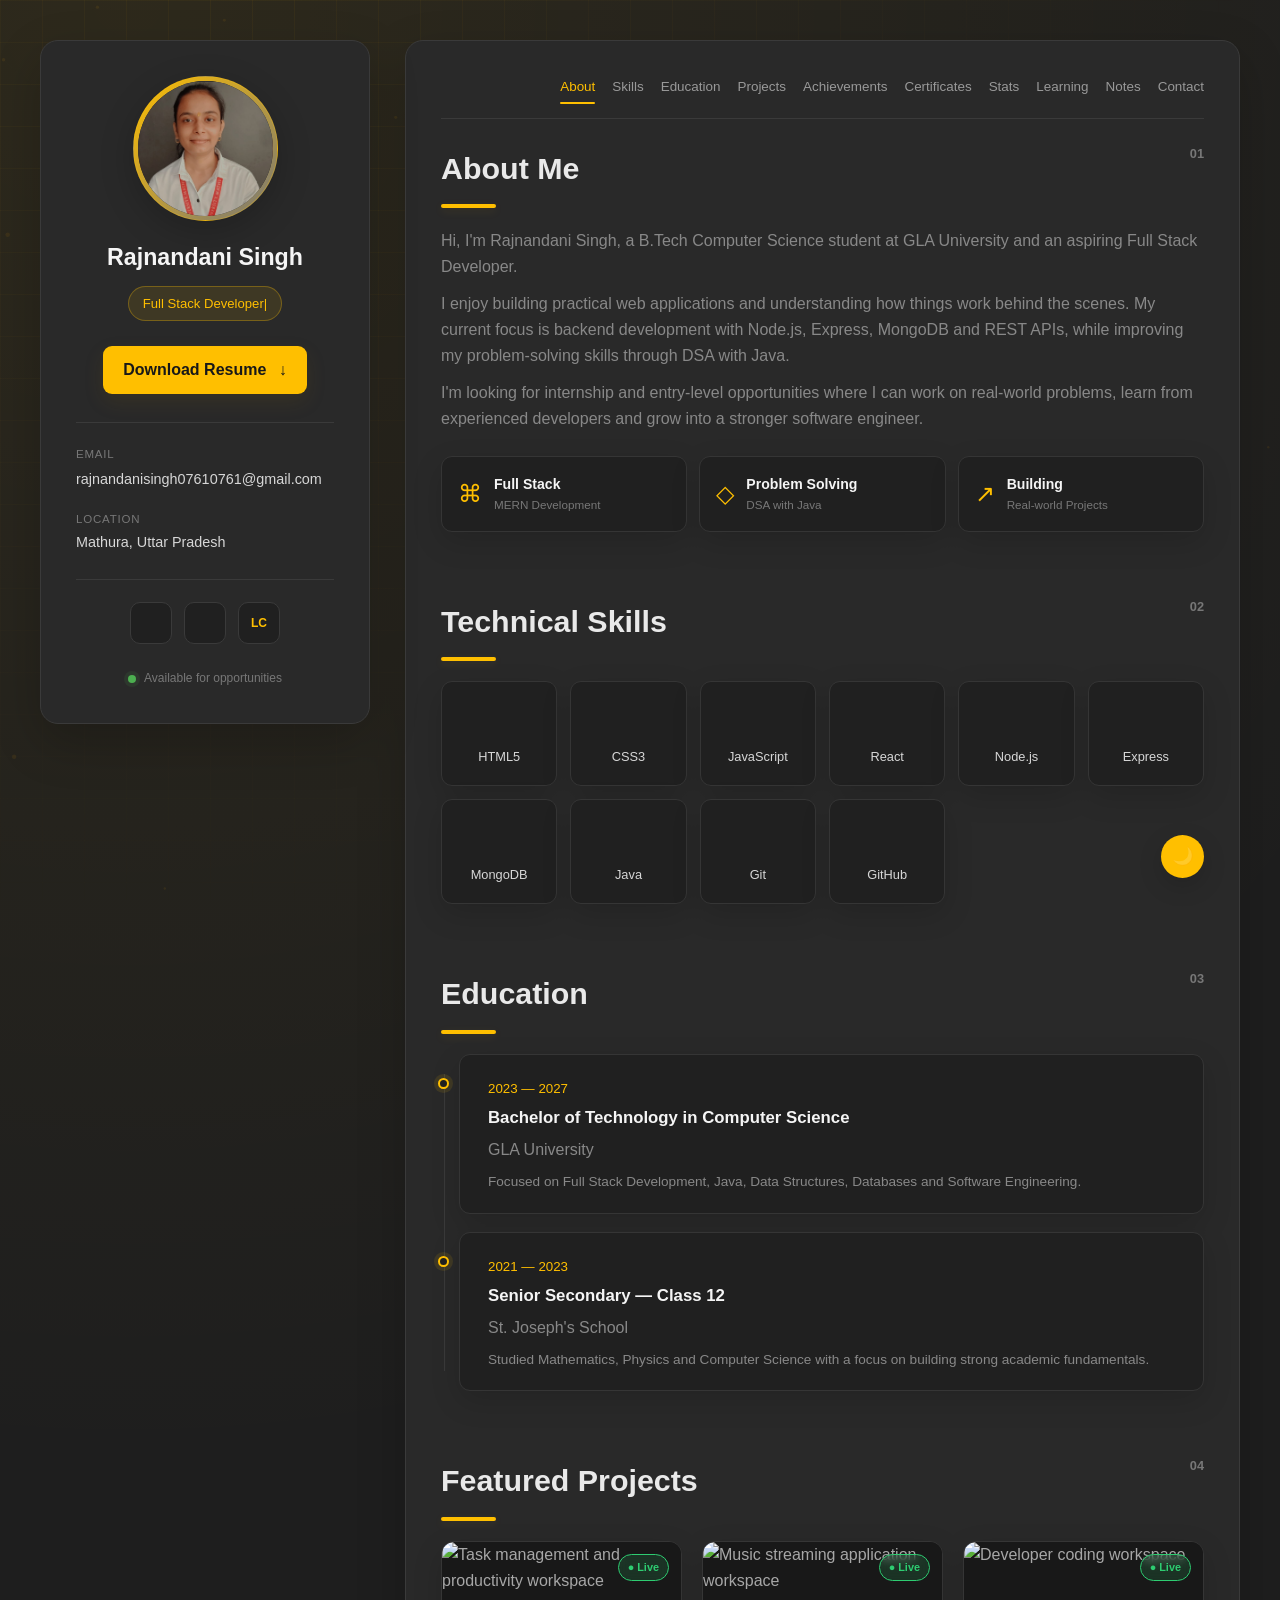
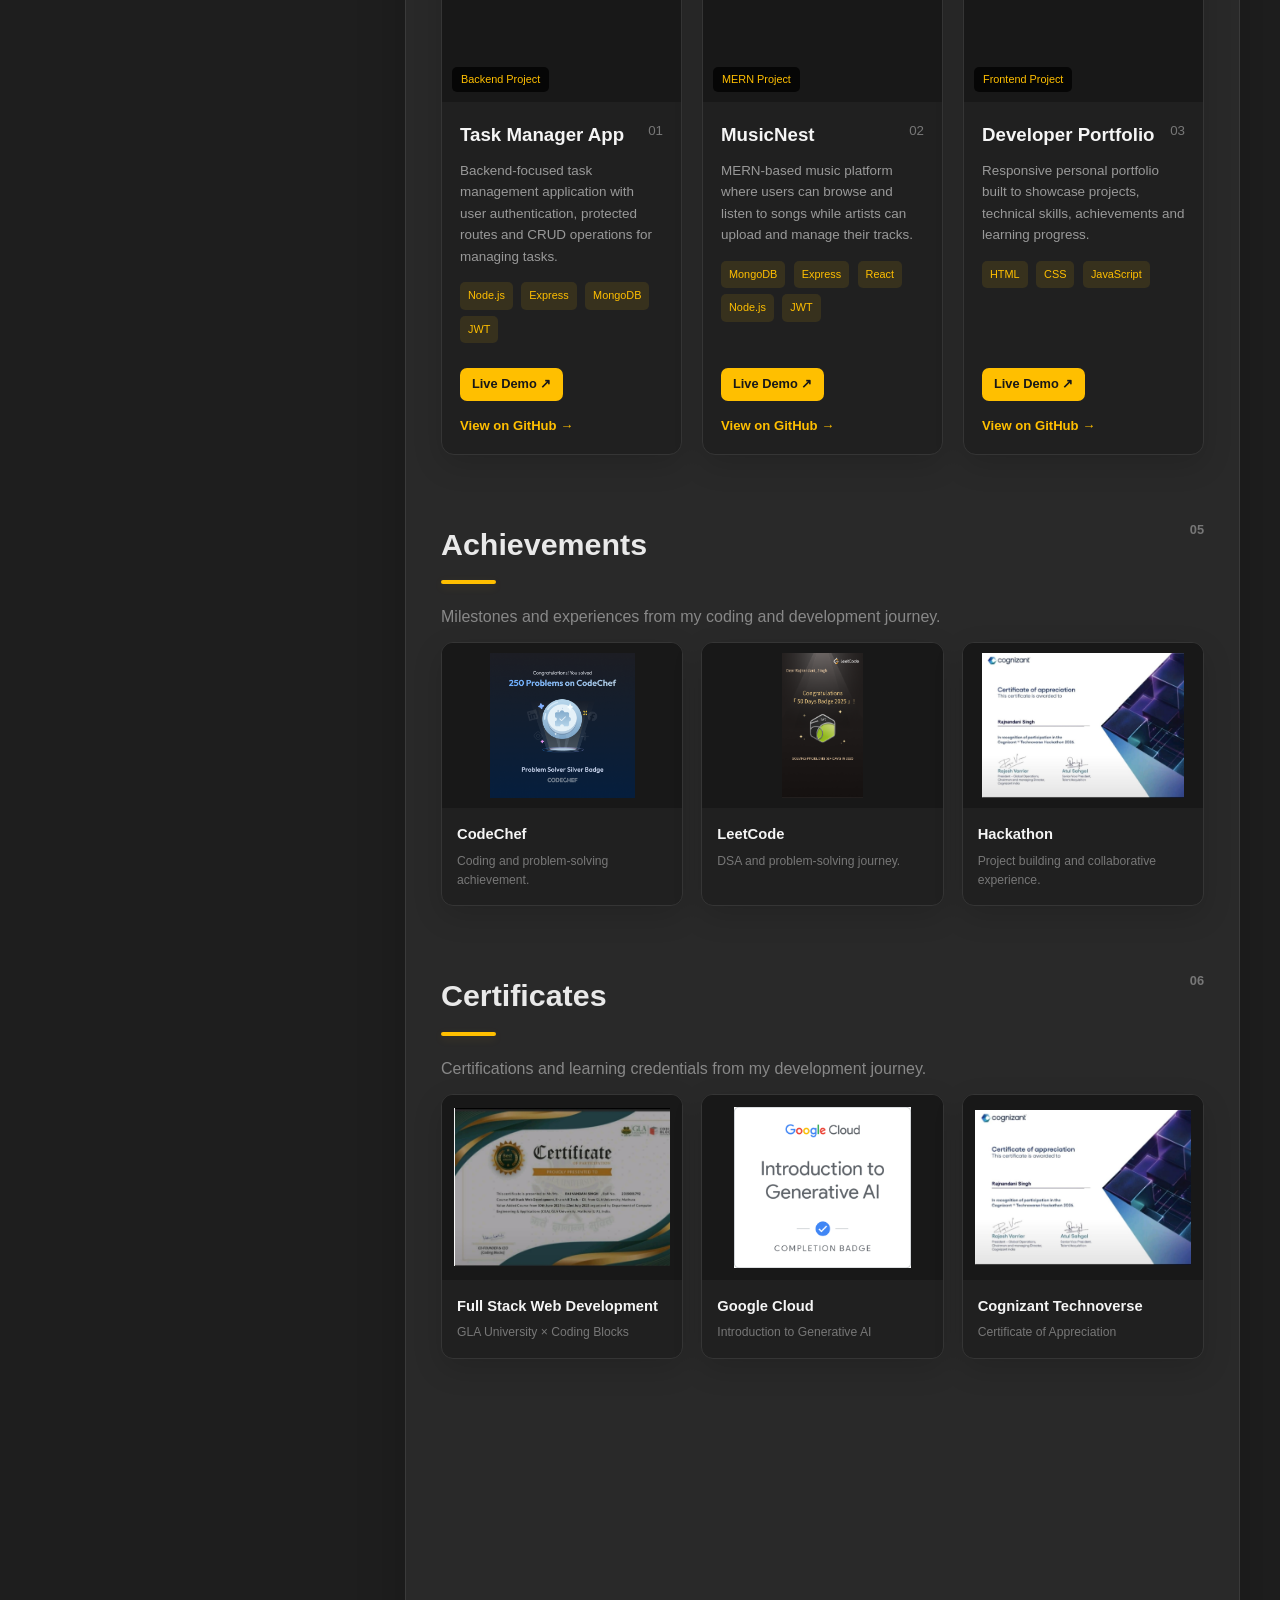
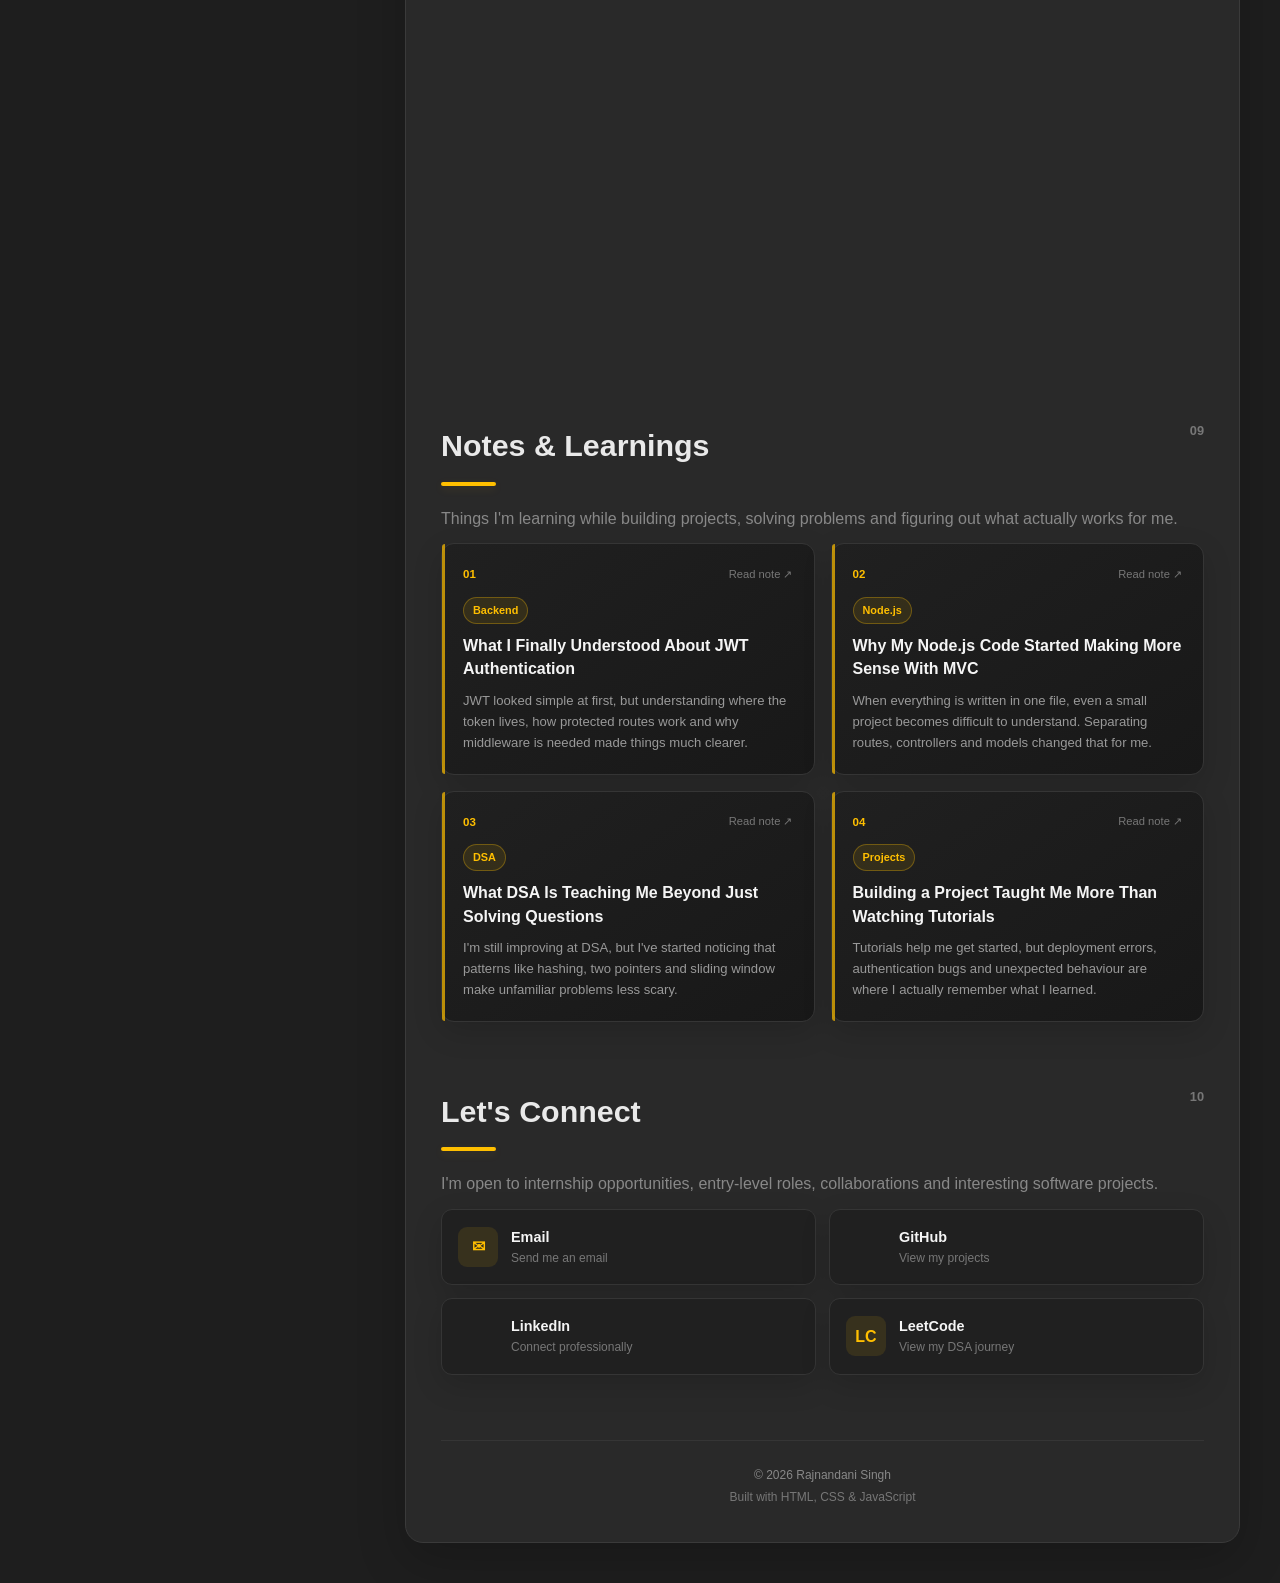
==== commit 6d10a1b4: "Update Portfolio" ====
--- a/index.html
+++ b/index.html
@@ -4,10 +4,7 @@
   <meta charset="UTF-8">
   <meta name="viewport" content="width=device-width, initial-scale=1.0">
 
-  <meta
-    name="description"
-    content="Rajnandani Singh — Full Stack Developer, MERN Stack Developer and DSA Enthusiast."
-  >
+  <meta name="description" content="Rajnandani Singh — Full Stack Developer, MERN Stack Developer and DSA Enthusiast.">
   <meta name="author" content="Rajnandani Singh">
   <meta name="theme-color" content="#1e1e1e">
 
@@ -15,36 +12,18 @@
 
   <!-- Open Graph -->
   <meta property="og:title" content="Rajnandani Singh | Full Stack Developer">
-  <meta
-    property="og:description"
-    content="Full Stack Developer skilled in the MERN stack, Java and DSA. Explore my projects, achievements and coding journey."
-  >
-  <meta
-    property="og:image"
-    content="https://rajnandanisingh6.github.io/rajnandani-portfolio/assets/profile_image.png"
-  >
-  <meta
-    property="og:url"
-    content="https://rajnandanisingh6.github.io/rajnandani-portfolio/"
-  >
+  <meta property="og:description" content="Full Stack Developer skilled in the MERN stack, Java and DSA. Explore my projects, achievements and coding journey.">
+  <meta property="og:image" content="https://rajnandanisingh6.github.io/rajnandani-portfolio/assets/profile_image.png">
+  <meta property="og:url" content="https://rajnandanisingh6.github.io/rajnandani-portfolio/">
   <meta property="og:type" content="website">
 
   <meta name="twitter:card" content="summary_large_image">
   <meta name="twitter:title" content="Rajnandani Singh | Full Stack Developer">
-  <meta
-    name="twitter:description"
-    content="Full Stack Developer skilled in the MERN stack, Java and DSA."
-  >
-  <meta
-    name="twitter:image"
-    content="https://rajnandanisingh6.github.io/rajnandani-portfolio/assets/profile_image.png"
-  >
+  <meta name="twitter:description" content="Full Stack Developer skilled in the MERN stack, Java and DSA.">
+  <meta name="twitter:image" content="https://rajnandanisingh6.github.io/rajnandani-portfolio/assets/profile_image.png">
 
   <!-- Favicon -->
-  <link
-    rel="icon"
-    href="data:image/svg+xml,%3Csvg xmlns='http://www.w3.org/2000/svg' viewBox='0 0 100 100'%3E%3Crect width='100' height='100' rx='20' fill='%231e1e1e'/%3E%3Ctext x='50' y='68' font-size='58' font-family='Arial' font-weight='bold' fill='%23ffbf00' text-anchor='middle'%3ER%3C/text%3E%3C/svg%3E"
-  >
+  <link rel="icon" href="data:image/svg+xml,%3Csvg xmlns='http://www.w3.org/2000/svg' viewBox='0 0 100 100'%3E%3Crect width='100' height='100' rx='20' fill='%231e1e1e'/%3E%3Ctext x='50' y='68' font-size='58' font-family='Arial' font-weight='bold' fill='%23ffbf00' text-anchor='middle'%3ER%3C/text%3E%3C/svg%3E">
 
   <link rel="preconnect" href="https://cdn.jsdelivr.net">
   <link rel="preconnect" href="https://images.unsplash.com">
@@ -65,1022 +44,710 @@
 
 <body>
 
-  <div class="background-grid"></div>
-  <canvas id="network-bg"></canvas>
-
-  <!-- MOBILE HEADER -->
-  <header class="mobile-topbar">
-    <span class="mobile-logo">
-      Rajnandani<span>.dev</span>
-    </span>
-
-    <button
-      id="menuToggle"
-      class="menu-toggle"
-      aria-label="Toggle navigation"
-      aria-expanded="false"
-    >
+<div class="background-grid"></div>
+<canvas id="network-bg"></canvas>
+
+<!-- MOBILE HEADER -->
+<header class="mobile-topbar">
+  <span class="mobile-logo">Rajnandani<span>.dev</span></span>
+
+  <button id="menuToggle" class="menu-toggle" aria-label="Toggle navigation" aria-expanded="false">
+    <span></span><span></span><span></span>
+  </button>
+</header>
+
+<div class="main-container">
+
+  <!-- SIDEBAR -->
+  <aside class="sidebar" id="sidebar">
+
+    <div class="profile">
+      <div class="profile-image-wrap">
+        <img src="./assets/profile_image.png" alt="Rajnandani Singh" class="profile-image">
+      </div>
+
+      <h2>Rajnandani Singh</h2>
+
+      <p class="role">
+        <span id="typedRole"></span><span class="cursor">|</span>
+      </p>
+    </div>
+
+    <a href="./assets/Rajnandani_Singh_Resume.pdf" class="resume-btn" download>
+      Download Resume <span>↓</span>
+    </a>
+
+    <div class="contact">
+      <div class="contact-item">
+        <span>Email</span>
+        <a href="mailto:rajnandanisingh07610761@gmail.com">rajnandanisingh07610761@gmail.com</a>
+      </div>
+
+      <div class="contact-item">
+        <span>Location</span>
+        <p>Mathura, Uttar Pradesh</p>
+      </div>
+    </div>
+
+    <div class="social">
+      <a href="https://github.com/Rajnandanisingh6" target="_blank" rel="noopener noreferrer" aria-label="GitHub">
+        <span class="social-icon github-icon"></span>
+      </a>
+
+      <a href="https://www.linkedin.com/in/rajnandani-singh-2a51702a7" target="_blank" rel="noopener noreferrer" aria-label="LinkedIn">
+        <span class="social-icon linkedin-icon"></span>
+      </a>
+
+      <a href="https://leetcode.com/u/Rajnandani_Singh/" target="_blank" rel="noopener noreferrer" aria-label="LeetCode" class="lc-logo">
+        LC
+      </a>
+    </div>
+
+    <div class="availability">
       <span></span>
-      <span></span>
-      <span></span>
-    </button>
-  </header>
-
-  <div class="main-container">
-
-    <!-- SIDEBAR -->
-    <aside class="sidebar" id="sidebar">
-
-      <div class="profile">
-
-        <div class="profile-image-wrap">
-          <img
-            src="./assets/profile_image.png"
-            alt="Rajnandani Singh"
-            class="profile-image"
-          >
-        </div>
-
-        <h2>Rajnandani Singh</h2>
-
-        <p class="role">
-          <span id="typedRole"></span>
-          <span class="cursor">|</span>
-        </p>
-
-      </div>
-
-      <a
-        href="./assets/Rajnandani_Singh_Resume.pdf"
-        class="resume-btn"
-        download
-      >
-        Download Resume <span>↓</span>
-      </a>
-
-      <div class="contact">
-
-        <div class="contact-item">
-          <span>Email</span>
-          <a href="mailto:rajnandanisingh07610761@gmail.com">
-            rajnandanisingh07610761@gmail.com
-          </a>
-        </div>
-
-        <div class="contact-item">
-          <span>Location</span>
-          <p>Mathura, Uttar Pradesh</p>
-        </div>
-
-      </div>
-
-      <div class="social">
-
-        <a
-          href="https://github.com/Rajnandanisingh6"
-          target="_blank"
-          rel="noopener noreferrer"
-          aria-label="GitHub"
-        >
-          <span class="social-icon github-icon"></span>
+      Available for opportunities
+    </div>
+
+  </aside>
+
+
+  <!-- MAIN CONTENT -->
+  <main class="main-content">
+
+    <nav id="mainNav">
+      <a href="#about" class="nav-link active">About</a>
+      <a href="#skills" class="nav-link">Skills</a>
+      <a href="#education" class="nav-link">Education</a>
+      <a href="#portfolio" class="nav-link">Projects</a>
+      <a href="#achievements" class="nav-link">Achievements</a>
+      <a href="#certificates" class="nav-link">Certificates</a>
+      <a href="#stats" class="nav-link">Stats</a>
+      <a href="#learning" class="nav-link">Learning</a>
+      <a href="#notes" class="nav-link">Notes</a>
+      <a href="#contact" class="nav-link">Contact</a>
+    </nav>
+
+
+    <!-- ABOUT -->
+    <section id="about" class="section">
+      <div class="section-title">
+        <div>
+          <h2>About Me</h2>
+          <div class="line"></div>
+        </div>
+        <span>01</span>
+      </div>
+
+      <p>
+        Hi, I'm Rajnandani Singh, a B.Tech Computer Science student at
+        GLA University and an aspiring Full Stack Developer.
+      </p>
+
+      <p>
+        I enjoy building practical web applications and understanding
+        how things work behind the scenes. My current focus is backend
+        development with Node.js, Express, MongoDB and REST APIs, while
+        improving my problem-solving skills through DSA with Java.
+      </p>
+
+      <p>
+        I'm looking for internship and entry-level opportunities where
+        I can work on real-world problems, learn from experienced
+        developers and grow into a stronger software engineer.
+      </p>
+
+      <div class="highlight-container">
+        <div class="highlight-card">
+          <div class="highlight-icon">⌘</div>
+          <div>
+            <strong>Full Stack</strong>
+            <small>MERN Development</small>
+          </div>
+        </div>
+
+        <div class="highlight-card">
+          <div class="highlight-icon">◇</div>
+          <div>
+            <strong>Problem Solving</strong>
+            <small>DSA with Java</small>
+          </div>
+        </div>
+
+        <div class="highlight-card">
+          <div class="highlight-icon">↗</div>
+          <div>
+            <strong>Building</strong>
+            <small>Real-world Projects</small>
+          </div>
+        </div>
+      </div>
+    </section>
+
+
+    <!-- SKILLS -->
+    <section id="skills" class="section">
+      <div class="section-title">
+        <div>
+          <h2>Technical Skills</h2>
+          <div class="line"></div>
+        </div>
+        <span>02</span>
+      </div>
+
+      <div class="skills-grid">
+        <div class="skill">
+          <span class="skill-logo html5-logo"></span>
+          <span>HTML5</span>
+        </div>
+
+        <div class="skill">
+          <span class="skill-logo css3-logo"></span>
+          <span>CSS3</span>
+        </div>
+
+        <div class="skill">
+          <span class="skill-logo javascript-logo"></span>
+          <span>JavaScript</span>
+        </div>
+
+        <div class="skill">
+          <span class="skill-logo react-logo"></span>
+          <span>React</span>
+        </div>
+
+        <div class="skill">
+          <span class="skill-logo node-logo"></span>
+          <span>Node.js</span>
+        </div>
+
+        <div class="skill">
+          <span class="skill-logo express-logo"></span>
+          <span>Express</span>
+        </div>
+
+        <div class="skill">
+          <span class="skill-logo mongodb-logo"></span>
+          <span>MongoDB</span>
+        </div>
+
+        <div class="skill">
+          <span class="skill-logo java-logo"></span>
+          <span>Java</span>
+        </div>
+
+        <div class="skill">
+          <span class="skill-logo git-logo"></span>
+          <span>Git</span>
+        </div>
+
+        <div class="skill">
+          <span class="skill-logo github-logo"></span>
+          <span>GitHub</span>
+        </div>
+      </div>
+    </section>
+
+
+    <!-- EDUCATION -->
+    <section id="education" class="section">
+      <div class="section-title">
+        <div>
+          <h2>Education</h2>
+          <div class="line"></div>
+        </div>
+        <span>03</span>
+      </div>
+
+      <div class="education">
+        <article class="education-card">
+          <span class="timeline-dot"></span>
+          <small>2023 — 2027</small>
+          <h3>Bachelor of Technology in Computer Science</h3>
+          <h4>GLA University</h4>
+          <p>
+            Focused on Full Stack Development, Java, Data Structures,
+            Databases and Software Engineering.
+          </p>
+        </article>
+
+        <article class="education-card">
+          <span class="timeline-dot"></span>
+          <small>2021 — 2023</small>
+          <h3>Senior Secondary — Class 12</h3>
+          <h4>St. Joseph's School</h4>
+          <p>
+            Studied Mathematics, Physics and Computer Science with a
+            focus on building strong academic fundamentals.
+          </p>
+        </article>
+      </div>
+    </section>
+
+
+    <!-- PROJECTS -->
+    <section id="portfolio" class="section">
+      <div class="section-title">
+        <div>
+          <h2>Featured Projects</h2>
+          <div class="line"></div>
+        </div>
+        <span>04</span>
+      </div>
+
+      <div class="project-container">
+
+        <!-- TASK MANAGER -->
+        <article class="project">
+          <div class="project-thumb">
+            <img src="https://images.unsplash.com/photo-1611224923853-80b023f02d71?auto=format&fit=crop&w=900&q=80" alt="Task management and productivity workspace">
+            <span>Backend Project</span>
+            <span class="live-badge">● Live</span>
+          </div>
+
+          <div class="card">
+            <div class="project-heading">
+              <h3>Task Manager App</h3>
+              <small>01</small>
+            </div>
+
+            <p>
+              Backend-focused task management application with user
+              authentication, protected routes and CRUD operations
+              for managing tasks.
+            </p>
+
+            <div class="tech-stack">
+              <span>Node.js</span>
+              <span>Express</span>
+              <span>MongoDB</span>
+              <span>JWT</span>
+            </div>
+
+            <div class="project-links">
+              <a href="https://mini-project-client-db3o.onrender.com" target="_blank" rel="noopener noreferrer" class="live-link">Live Demo ↗</a>
+              <a href="https://github.com/Rajnandanisingh6/Mini_Project_2026" target="_blank" rel="noopener noreferrer" class="github-link">View on GitHub →</a>
+            </div>
+          </div>
+        </article>
+
+
+        <!-- MUSICNEST -->
+        <article class="project">
+          <div class="project-thumb">
+            <img src="https://images.unsplash.com/photo-1511379938547-c1f69419868d?auto=format&fit=crop&w=900&q=80" alt="Music streaming application workspace">
+            <span>MERN Project</span>
+            <span class="live-badge">● Live</span>
+          </div>
+
+          <div class="card">
+            <div class="project-heading">
+              <h3>MusicNest</h3>
+              <small>02</small>
+            </div>
+
+            <p>
+              MERN-based music platform where users can browse and
+              listen to songs while artists can upload and manage
+              their tracks.
+            </p>
+
+            <div class="tech-stack">
+              <span>MongoDB</span>
+              <span>Express</span>
+              <span>React</span>
+              <span>Node.js</span>
+              <span>JWT</span>
+            </div>
+
+            <div class="project-links">
+              <a href="https://musicnest-1.onrender.com/" target="_blank" rel="noopener noreferrer" class="live-link">Live Demo ↗</a>
+              <a href="https://github.com/Rajnandanisingh6/MusicNest" target="_blank" rel="noopener noreferrer" class="github-link">View on GitHub →</a>
+            </div>
+          </div>
+        </article>
+
+
+        <!-- PORTFOLIO -->
+        <article class="project">
+          <div class="project-thumb">
+            <img src="https://images.unsplash.com/photo-1498050108023-c5249f4df085?auto=format&fit=crop&w=900&q=80" alt="Developer coding workspace">
+            <span>Frontend Project</span>
+            <span class="live-badge">● Live</span>
+          </div>
+
+          <div class="card">
+            <div class="project-heading">
+              <h3>Developer Portfolio</h3>
+              <small>03</small>
+            </div>
+
+            <p>
+              Responsive personal portfolio built to showcase
+              projects, technical skills, achievements and learning
+              progress.
+            </p>
+
+            <div class="tech-stack">
+              <span>HTML</span>
+              <span>CSS</span>
+              <span>JavaScript</span>
+            </div>
+
+            <div class="project-links">
+              <a href="https://rajnandanisingh6.github.io/rajnandani-portfolio/" target="_blank" rel="noopener noreferrer" class="live-link">Live Demo ↗</a>
+              <a href="https://github.com/Rajnandanisingh6/rajnandani-portfolio" target="_blank" rel="noopener noreferrer" class="github-link">View on GitHub →</a>
+            </div>
+          </div>
+        </article>
+
+      </div>
+    </section>
+
+
+    <!-- ACHIEVEMENTS -->
+    <section id="achievements" class="section">
+      <div class="section-title">
+        <div>
+          <h2>Achievements</h2>
+          <div class="line"></div>
+        </div>
+        <span>05</span>
+      </div>
+
+      <p class="section-intro">Milestones and experiences from my coding and development journey.</p>
+
+      <div class="achievement-grid">
+        <article class="achievement-card">
+          <div class="achievement-image">
+            <img src="./assets/CodeChefBadge (2).png" alt="CodeChef coding achievement" class="preview-image">
+          </div>
+          <div>
+            <h3>CodeChef</h3>
+            <p>Coding and problem-solving achievement.</p>
+          </div>
+        </article>
+
+        <article class="achievement-card">
+          <div class="achievement-image">
+            <img src="./assets/download.png" alt="LeetCode achievement" class="preview-image">
+          </div>
+          <div>
+            <h3>LeetCode</h3>
+            <p>DSA and problem-solving journey.</p>
+          </div>
+        </article>
+
+        <article class="achievement-card">
+          <div class="achievement-image">
+            <img src="./assets/hackthon.png" alt="Hackathon achievement" class="preview-image">
+          </div>
+          <div>
+            <h3>Hackathon</h3>
+            <p>Project building and collaborative experience.</p>
+          </div>
+        </article>
+      </div>
+    </section>
+
+
+    <!-- CERTIFICATES -->
+    <section id="certificates" class="section">
+      <div class="section-title">
+        <div>
+          <h2>Certificates</h2>
+          <div class="line"></div>
+        </div>
+        <span>06</span>
+      </div>
+
+      <p class="section-intro">Certifications and learning credentials from my development journey.</p>
+
+      <div class="certificate-grid">
+        <article class="certificate-card">
+          <div class="certificate-image">
+            <img src="./certificates/fullstack.png" alt="Full Stack Web Development certificate" class="preview-image">
+          </div>
+          <div>
+            <h3>Full Stack Web Development</h3>
+            <p>GLA University × Coding Blocks</p>
+          </div>
+        </article>
+
+        <article class="certificate-card">
+          <div class="certificate-image">
+            <img src="./certificates/Completion Badge.png" alt="Google Cloud certificate" class="preview-image">
+          </div>
+          <div>
+            <h3>Google Cloud</h3>
+            <p>Introduction to Generative AI</p>
+          </div>
+        </article>
+
+        <article class="certificate-card">
+          <div class="certificate-image">
+            <img src="./certificates/hackthon.png" alt="Cognizant Technoverse certificate" class="preview-image">
+          </div>
+          <div>
+            <h3>Cognizant Technoverse</h3>
+            <p>Certificate of Appreciation</p>
+          </div>
+        </article>
+      </div>
+    </section>
+
+
+    <!-- STATS -->
+    <section id="stats" class="section">
+      <div class="section-title">
+        <div>
+          <h2>GitHub & Coding Stats</h2>
+          <div class="line"></div>
+        </div>
+        <span>07</span>
+      </div>
+
+      <p class="section-intro">A live snapshot of my GitHub activity and LeetCode progress.</p>
+
+      <div class="stats-grid">
+        <img id="ghStatsImg"
+             src="https://github-readme-stats.vercel.app/api?username=Rajnandanisingh6&show_icons=true&theme=dark&hide_border=true&count_private=true"
+             data-theme-dark="https://github-readme-stats.vercel.app/api?username=Rajnandanisingh6&show_icons=true&theme=dark&hide_border=true&count_private=true"
+             data-theme-light="https://github-readme-stats.vercel.app/api?username=Rajnandanisingh6&show_icons=true&theme=default&hide_border=true&count_private=true"
+             alt="Rajnandani's GitHub stats"
+             loading="lazy"
+             onerror="this.style.display='none'">
+
+        <img id="ghStreakImg"
+             src="https://github-readme-streak-stats.herokuapp.com/?user=Rajnandanisingh6&theme=dark&hide_border=true"
+             data-theme-dark="https://github-readme-streak-stats.herokuapp.com/?user=Rajnandanisingh6&theme=dark&hide_border=true"
+             data-theme-light="https://github-readme-streak-stats.herokuapp.com/?user=Rajnandanisingh6&theme=default&hide_border=true"
+             alt="Rajnandani's GitHub streak stats"
+             loading="lazy"
+             onerror="this.style.display='none'">
+
+        <img id="lcStatsImg"
+             src="https://leetcard.jacoblin.cool/Rajnandani_Singh?theme=dark&font=Karma&ext=heatmap"
+             data-theme-dark="https://leetcard.jacoblin.cool/Rajnandani_Singh?theme=dark&font=Karma&ext=heatmap"
+             data-theme-light="https://leetcard.jacoblin.cool/Rajnandani_Singh?theme=light&font=Karma&ext=heatmap"
+             alt="Rajnandani's LeetCode stats"
+             loading="lazy"
+             onerror="this.style.display='none'">
+      </div>
+    </section>
+
+
+    <!-- LEARNING -->
+    <section id="learning" class="section">
+      <div class="section-title">
+        <div>
+          <h2>Currently Learning</h2>
+          <div class="line"></div>
+        </div>
+        <span>08</span>
+      </div>
+
+      <div class="learning-container">
+        <div class="learning-card">
+          <span>01</span>
+          <div>
+            <h3>Backend Development</h3>
+            <p>Node.js, Express and REST APIs</p>
+          </div>
+        </div>
+
+        <div class="learning-card">
+          <span>02</span>
+          <div>
+            <h3>Database Development</h3>
+            <p>MongoDB and Mongoose</p>
+          </div>
+        </div>
+
+        <div class="learning-card">
+          <span>03</span>
+          <div>
+            <h3>Data Structures & Algorithms</h3>
+            <p>Problem solving with Java</p>
+          </div>
+        </div>
+
+        <div class="learning-card">
+          <span>04</span>
+          <div>
+            <h3>System Design Basics</h3>
+            <p>LLD & OOP design patterns</p>
+          </div>
+        </div>
+
+        <div class="learning-card">
+          <span>05</span>
+          <div>
+            <h3>Full Stack Development</h3>
+            <p>Building complete web applications</p>
+          </div>
+        </div>
+      </div>
+    </section>
+
+
+    <!-- NOTES -->
+    <section id="notes" class="section">
+      <div class="section-title">
+        <div>
+          <h2>Notes & Learnings</h2>
+          <div class="line"></div>
+        </div>
+        <span>09</span>
+      </div>
+
+      <p class="section-intro">
+        Things I'm learning while building projects, solving problems
+        and figuring out what actually works for me.
+      </p>
+
+      <div class="notes-grid">
+        <article class="note-card interactive-note" data-note="jwt" tabindex="0">
+          <div class="note-top">
+            <span class="note-number">01</span>
+            <span class="read-more">Read note ↗</span>
+          </div>
+          <span class="note-tag">Backend</span>
+          <h3>What I Finally Understood About JWT Authentication</h3>
+          <p>
+            JWT looked simple at first, but understanding where the token
+            lives, how protected routes work and why middleware is needed
+            made things much clearer.
+          </p>
+        </article>
+
+        <article class="note-card interactive-note" data-note="mvc" tabindex="0">
+          <div class="note-top">
+            <span class="note-number">02</span>
+            <span class="read-more">Read note ↗</span>
+          </div>
+          <span class="note-tag">Node.js</span>
+          <h3>Why My Node.js Code Started Making More Sense With MVC</h3>
+          <p>
+            When everything is written in one file, even a small project
+            becomes difficult to understand. Separating routes,
+            controllers and models changed that for me.
+          </p>
+        </article>
+
+        <article class="note-card interactive-note" data-note="dsa" tabindex="0">
+          <div class="note-top">
+            <span class="note-number">03</span>
+            <span class="read-more">Read note ↗</span>
+          </div>
+          <span class="note-tag">DSA</span>
+          <h3>What DSA Is Teaching Me Beyond Just Solving Questions</h3>
+          <p>
+            I'm still improving at DSA, but I've started noticing that
+            patterns like hashing, two pointers and sliding window make
+            unfamiliar problems less scary.
+          </p>
+        </article>
+
+        <article class="note-card interactive-note" data-note="projects" tabindex="0">
+          <div class="note-top">
+            <span class="note-number">04</span>
+            <span class="read-more">Read note ↗</span>
+          </div>
+          <span class="note-tag">Projects</span>
+          <h3>Building a Project Taught Me More Than Watching Tutorials</h3>
+          <p>
+            Tutorials help me get started, but deployment errors,
+            authentication bugs and unexpected behaviour are where I
+            actually remember what I learned.
+          </p>
+        </article>
+      </div>
+    </section>
+
+
+    <!-- CONTACT -->
+    <section id="contact" class="section">
+      <div class="section-title">
+        <div>
+          <h2>Let's Connect</h2>
+          <div class="line"></div>
+        </div>
+        <span>10</span>
+      </div>
+
+      <p class="contact-intro">
+        I'm open to internship opportunities, entry-level roles,
+        collaborations and interesting software projects.
+      </p>
+
+      <div class="connect-grid">
+        <a href="mailto:rajnandanisingh07610761@gmail.com" class="connect-card">
+          <span>✉</span>
+          <div>
+            <h3>Email</h3>
+            <p>Send me an email</p>
+          </div>
         </a>
 
-        <a
-          href="https://www.linkedin.com/in/rajnandani-singh-2a51702a7"
-          target="_blank"
-          rel="noopener noreferrer"
-          aria-label="LinkedIn"
-        >
-          <span class="social-icon linkedin-icon"></span>
+        <a href="https://github.com/Rajnandanisingh6" target="_blank" rel="noopener noreferrer" class="connect-card">
+          <span class="contact-icon github-icon"></span>
+          <div>
+            <h3>GitHub</h3>
+            <p>View my projects</p>
+          </div>
         </a>
 
-        <a
-          href="https://leetcode.com/u/Rajnandani_Singh/"
-          target="_blank"
-          rel="noopener noreferrer"
-          aria-label="LeetCode"
-          class="lc-logo"
-        >
-          LC
+        <a href="https://www.linkedin.com/in/rajnandani-singh-2a51702a7" target="_blank" rel="noopener noreferrer" class="connect-card">
+          <span class="contact-icon linkedin-icon"></span>
+          <div>
+            <h3>LinkedIn</h3>
+            <p>Connect professionally</p>
+          </div>
         </a>
 
-      </div>
-
-      <div class="availability">
-        <span></span>
-        Available for opportunities
-      </div>
-
-    </aside>
-
-
-    <!-- MAIN CONTENT -->
-    <main class="main-content">
-
-      <!-- NAV -->
-      <nav id="mainNav">
-        <a href="#about" class="nav-link active">About</a>
-        <a href="#skills" class="nav-link">Skills</a>
-        <a href="#education" class="nav-link">Education</a>
-        <a href="#portfolio" class="nav-link">Projects</a>
-        <a href="#achievements" class="nav-link">Achievements</a>
-        <a href="#certificates" class="nav-link">Certificates</a>
-        <a href="#stats" class="nav-link">Stats</a>
-        <a href="#learning" class="nav-link">Learning</a>
-        <a href="#notes" class="nav-link">Notes</a>
-        <a href="#contact" class="nav-link">Contact</a>
-      </nav>
-
-
-      <!-- ABOUT -->
-      <section id="about" class="section">
-
-        <div class="section-title">
-          <div>
-            <h2>About Me</h2>
-            <div class="line"></div>
-          </div>
-          <span>01</span>
-        </div>
-
-        <p>
-          Hi, I'm Rajnandani Singh, a B.Tech Computer Science student at
-          GLA University and an aspiring Full Stack Developer.
-        </p>
-
-        <p>
-          I enjoy building practical web applications and understanding
-          how things work behind the scenes. My current focus is backend
-          development with Node.js, Express, MongoDB and REST APIs, while
-          improving my problem-solving skills through DSA with Java.
-        </p>
-
-        <p>
-          I'm looking for internship and entry-level opportunities where
-          I can work on real-world problems, learn from experienced
-          developers and grow into a stronger software engineer.
-        </p>
-
-        <div class="highlight-container">
-
-          <div class="highlight-card">
-            <div class="highlight-icon">⌘</div>
-            <div>
-              <strong>Full Stack</strong>
-              <small>MERN Development</small>
-            </div>
-          </div>
-
-          <div class="highlight-card">
-            <div class="highlight-icon">◇</div>
-            <div>
-              <strong>Problem Solving</strong>
-              <small>DSA with Java</small>
-            </div>
-          </div>
-
-          <div class="highlight-card">
-            <div class="highlight-icon">↗</div>
-            <div>
-              <strong>Building</strong>
-              <small>Real-world Projects</small>
-            </div>
-          </div>
-
-        </div>
-
-      </section>
-
-
-      <!-- SKILLS -->
-      <section id="skills" class="section">
-
-        <div class="section-title">
-          <div>
-            <h2>Technical Skills</h2>
-            <div class="line"></div>
-          </div>
-          <span>02</span>
-        </div>
-
-        <div class="skills-grid">
-
-          <div class="skill">
-            <span class="skill-logo html5-logo"></span>
-            <span>HTML5</span>
-          </div>
-
-          <div class="skill">
-            <span class="skill-logo css3-logo"></span>
-            <span>CSS3</span>
-          </div>
-
-          <div class="skill">
-            <span class="skill-logo javascript-logo"></span>
-            <span>JavaScript</span>
-          </div>
-
-          <div class="skill">
-            <span class="skill-logo react-logo"></span>
-            <span>React</span>
-          </div>
-
-          <div class="skill">
-            <span class="skill-logo node-logo"></span>
-            <span>Node.js</span>
-          </div>
-
-          <div class="skill">
-            <span class="skill-logo express-logo"></span>
-            <span>Express</span>
-          </div>
-
-          <div class="skill">
-            <span class="skill-logo mongodb-logo"></span>
-            <span>MongoDB</span>
-          </div>
-
-          <div class="skill">
-            <span class="skill-logo java-logo"></span>
-            <span>Java</span>
-          </div>
-
-          <div class="skill">
-            <span class="skill-logo git-logo"></span>
-            <span>Git</span>
-          </div>
-
-          <div class="skill">
-            <span class="skill-logo github-logo"></span>
-            <span>GitHub</span>
-          </div>
-
-        </div>
-
-      </section>
-
-
-      <!-- EDUCATION -->
-      <section id="education" class="section">
-
-        <div class="section-title">
-          <div>
-            <h2>Education</h2>
-            <div class="line"></div>
-          </div>
-          <span>03</span>
-        </div>
-
-        <div class="education">
-
-          <article class="education-card">
-            <span class="timeline-dot"></span>
-
-            <small>2023 — 2027</small>
-
-            <h3>Bachelor of Technology in Computer Science</h3>
-
-            <h4>GLA University</h4>
-
-            <p>
-              Focused on Full Stack Development, Java, Data Structures,
-              Databases and Software Engineering.
-            </p>
-          </article>
-
-          <article class="education-card">
-            <span class="timeline-dot"></span>
-
-            <small>2021 — 2023</small>
-
-            <h3>Senior Secondary — Class 12</h3>
-
-            <h4>St. Joseph's School</h4>
-
-            <p>
-              Studied Mathematics, Physics and Computer Science with a
-              focus on building strong academic fundamentals.
-            </p>
-          </article>
-
-        </div>
-
-      </section>
-
-
-      <!-- PROJECTS -->
-      <section id="portfolio" class="section">
-
-        <div class="section-title">
-          <div>
-            <h2>Featured Projects</h2>
-            <div class="line"></div>
-          </div>
-          <span>04</span>
-        </div>
-
-        <div class="project-container">
-
-          <!-- TASK MANAGER -->
-          <article class="project">
-
-            <div class="project-thumb">
-              <img
-                src="https://images.unsplash.com/photo-1611224923853-80b023f02d71?auto=format&fit=crop&w=900&q=80"
-                alt="Task management and productivity workspace"
-              >
-
-              <span>Backend Project</span>
-              <span class="live-badge">● Live</span>
-            </div>
-
-            <div class="card">
-
-              <div class="project-heading">
-                <h3>Task Manager App</h3>
-                <small>01</small>
-              </div>
-
-              <p>
-                Backend-focused task management application with user
-                authentication, protected routes and CRUD operations
-                for managing tasks.
-              </p>
-
-              <div class="tech-stack">
-                <span>Node.js</span>
-                <span>Express</span>
-                <span>MongoDB</span>
-                <span>JWT</span>
-              </div>
-
-              <div class="project-links">
-
-                <a
-                  href="https://mini-project-client-db3o.onrender.com"
-                  target="_blank"
-                  rel="noopener noreferrer"
-                  class="live-link"
-                >
-                  Live Demo ↗
-                </a>
-
-                <a
-                  href="https://github.com/Rajnandanisingh6/Mini_Project_2026"
-                  target="_blank"
-                  rel="noopener noreferrer"
-                  class="github-link"
-                >
-                  View on GitHub →
-                </a>
-
-              </div>
-
-            </div>
-
-          </article>
-
-
-          <!-- MUSICNEST -->
-          <article class="project">
-
-            <div class="project-thumb">
-
-              <img
-                src="https://images.unsplash.com/photo-1511379938547-c1f69419868d?auto=format&fit=crop&w=900&q=80"
-                alt="Music streaming application workspace"
-              >
-
-              <span>MERN Project</span>
-              <span class="live-badge">● Live</span>
-
-            </div>
-
-            <div class="card">
-
-              <div class="project-heading">
-                <h3>MusicNest</h3>
-                <small>02</small>
-              </div>
-
-              <p>
-                MERN-based music platform where users can browse and
-                listen to songs while artists can upload and manage
-                their tracks.
-              </p>
-
-              <div class="tech-stack">
-                <span>MongoDB</span>
-                <span>Express</span>
-                <span>React</span>
-                <span>Node.js</span>
-                <span>JWT</span>
-              </div>
-
-              <div class="project-links">
-
-                <a
-                  href="https://musicnest-1.onrender.com/"
-                  target="_blank"
-                  rel="noopener noreferrer"
-                  class="live-link"
-                >
-                  Live Demo ↗
-                </a>
-
-                <a
-                  href="https://github.com/Rajnandanisingh6/MusicNest"
-                  target="_blank"
-                  rel="noopener noreferrer"
-                  class="github-link"
-                >
-                  View on GitHub →
-                </a>
-
-              </div>
-
-            </div>
-
-          </article>
-
-
-          <!-- PORTFOLIO -->
-          <article class="project">
-
-            <div class="project-thumb">
-
-              <img
-                src="https://images.unsplash.com/photo-1498050108023-c5249f4df085?auto=format&fit=crop&w=900&q=80"
-                alt="Developer coding workspace"
-              >
-
-              <span>Frontend Project</span>
-              <span class="live-badge">● Live</span>
-
-            </div>
-
-            <div class="card">
-
-              <div class="project-heading">
-                <h3>Developer Portfolio</h3>
-                <small>03</small>
-              </div>
-
-              <p>
-                Responsive personal portfolio built to showcase
-                projects, technical skills, achievements and learning
-                progress.
-              </p>
-
-              <div class="tech-stack">
-                <span>HTML</span>
-                <span>CSS</span>
-                <span>JavaScript</span>
-              </div>
-
-              <div class="project-links">
-
-                <a
-                  href="https://rajnandanisingh6.github.io/rajnandani-portfolio/"
-                  target="_blank"
-                  rel="noopener noreferrer"
-                  class="live-link"
-                >
-                  Live Demo ↗
-                </a>
-
-                <a
-                  href="https://github.com/Rajnandanisingh6/rajnandani-portfolio"
-                  target="_blank"
-                  rel="noopener noreferrer"
-                  class="github-link"
-                >
-                  View on GitHub →
-                </a>
-
-              </div>
-
-            </div>
-
-          </article>
-
-        </div>
-
-      </section>
-
-
-      <!-- ACHIEVEMENTS -->
-      <section id="achievements" class="section">
-
-        <div class="section-title">
-          <div>
-            <h2>Achievements</h2>
-            <div class="line"></div>
-          </div>
-          <span>05</span>
-        </div>
-
-        <p class="section-intro">
-          Milestones and experiences from my coding and development journey.
-        </p>
-
-        <div class="achievement-grid">
-
-          <article class="achievement-card">
-            <div class="achievement-image">
-              <img
-                src="./assets/CodeChefBadge (2).png"
-                alt="CodeChef coding achievement"
-                class="preview-image"
-              >
-            </div>
-
-            <div>
-              <h3>CodeChef</h3>
-              <p>Coding and problem-solving achievement.</p>
-            </div>
-          </article>
-
-          <article class="achievement-card">
-            <div class="achievement-image">
-              <img
-                src="./assets/download.png"
-                alt="LeetCode achievement"
-                class="preview-image"
-              >
-            </div>
-
-            <div>
-              <h3>LeetCode</h3>
-              <p>DSA and problem-solving journey.</p>
-            </div>
-          </article>
-
-          <article class="achievement-card">
-            <div class="achievement-image">
-              <img
-                src="./assets/hackthon.png"
-                alt="Hackathon achievement"
-                class="preview-image"
-              >
-            </div>
-
-            <div>
-              <h3>Hackathon</h3>
-              <p>Project building and collaborative experience.</p>
-            </div>
-          </article>
-
-        </div>
-
-      </section>
-
-
-      <!-- CERTIFICATES -->
-      <section id="certificates" class="section">
-
-        <div class="section-title">
-          <div>
-            <h2>Certificates</h2>
-            <div class="line"></div>
-          </div>
-          <span>06</span>
-        </div>
-
-        <p class="section-intro">
-          Certifications and learning credentials from my development journey.
-        </p>
-
-        <div class="certificate-grid">
-
-          <article class="certificate-card">
-
-            <div class="certificate-image">
-              <img
-                src="./certificates/fullstack.png"
-                alt="Full Stack Web Development certificate"
-                class="preview-image"
-              >
-            </div>
-
-            <div>
-              <h3>Full Stack Web Development</h3>
-              <p>GLA University × Coding Blocks</p>
-            </div>
-
-          </article>
-
-          <article class="certificate-card">
-
-            <div class="certificate-image">
-              <img
-                src="./certificates/Completion Badge.png"
-                alt="Google Cloud certificate"
-                class="preview-image"
-              >
-            </div>
-
-            <div>
-              <h3>Google Cloud</h3>
-              <p>Introduction to Generative AI</p>
-            </div>
-
-          </article>
-
-          <article class="certificate-card">
-
-            <div class="certificate-image">
-              <img
-                src="./certificates/hackthon.png"
-                alt="Cognizant Technoverse certificate"
-                class="preview-image"
-              >
-            </div>
-
-            <div>
-              <h3>Cognizant Technoverse</h3>
-              <p>Certificate of Appreciation</p>
-            </div>
-
-          </article>
-
-        </div>
-
-      </section>
-
-
-      <!-- STATS -->
-      <section id="stats" class="section">
-
-        <div class="section-title">
-          <div>
-            <h2>GitHub & Coding Stats</h2>
-            <div class="line"></div>
-          </div>
-          <span>07</span>
-        </div>
-
-        <p class="section-intro">
-          A live snapshot of my GitHub activity and LeetCode progress.
-        </p>
-
-        <div class="stats-grid">
-
-          <img
-            id="ghStatsImg"
-            src="https://github-readme-stats.vercel.app/api?username=Rajnandanisingh6&show_icons=true&theme=dark&hide_border=true&count_private=true"
-            data-theme-dark="https://github-readme-stats.vercel.app/api?username=Rajnandanisingh6&show_icons=true&theme=dark&hide_border=true&count_private=true"
-            data-theme-light="https://github-readme-stats.vercel.app/api?username=Rajnandanisingh6&show_icons=true&theme=default&hide_border=true&count_private=true"
-            alt="Rajnandani's GitHub stats"
-            loading="lazy"
-          >
-
-          <img
-            id="ghStreakImg"
-            src="https://github-readme-streak-stats.herokuapp.com/?user=Rajnandanisingh6&theme=dark&hide_border=true"
-            data-theme-dark="https://github-readme-streak-stats.herokuapp.com/?user=Rajnandanisingh6&theme=dark&hide_border=true"
-            data-theme-light="https://github-readme-streak-stats.herokuapp.com/?user=Rajnandanisingh6&theme=default&hide_border=true"
-            alt="Rajnandani's GitHub streak stats"
-            loading="lazy"
-          >
-
-          <img
-            id="lcStatsImg"
-            src="https://leetcard.jacoblin.cool/Rajnandani_Singh?theme=dark&font=Karma&ext=heatmap"
-            data-theme-dark="https://leetcard.jacoblin.cool/Rajnandani_Singh?theme=dark&font=Karma&ext=heatmap"
-            data-theme-light="https://leetcard.jacoblin.cool/Rajnandani_Singh?theme=light&font=Karma&ext=heatmap"
-            alt="Rajnandani's LeetCode stats"
-            loading="lazy"
-          >
-
-        </div>
-
-      </section>
-
-
-      <!-- LEARNING -->
-      <section id="learning" class="section">
-
-        <div class="section-title">
-          <div>
-            <h2>Currently Learning</h2>
-            <div class="line"></div>
-          </div>
-          <span>08</span>
-        </div>
-
-        <div class="learning-container">
-
-          <div class="learning-card">
-            <span>01</span>
-            <div>
-              <h3>Backend Development</h3>
-              <p>Node.js, Express and REST APIs</p>
-            </div>
-          </div>
-
-          <div class="learning-card">
-            <span>02</span>
-            <div>
-              <h3>Database Development</h3>
-              <p>MongoDB and Mongoose</p>
-            </div>
-          </div>
-
-          <div class="learning-card">
-            <span>03</span>
-            <div>
-              <h3>Data Structures & Algorithms</h3>
-              <p>Problem solving with Java</p>
-            </div>
-          </div>
-
-          <div class="learning-card">
-            <span>04</span>
-            <div>
-              <h3>System Design Basics</h3>
-              <p>LLD & OOP design patterns</p>
-            </div>
-          </div>
-
-          <div class="learning-card">
-            <span>05</span>
-            <div>
-              <h3>Full Stack Development</h3>
-              <p>Building complete web applications</p>
-            </div>
-          </div>
-
-        </div>
-
-      </section>
-
-
-      <!-- NOTES -->
-      <section id="notes" class="section">
-
-        <div class="section-title">
-          <div>
-            <h2>Notes & Learnings</h2>
-            <div class="line"></div>
-          </div>
-          <span>09</span>
-        </div>
-
-        <p class="section-intro">
-          Things I'm learning while building projects, solving problems
-          and figuring out what actually works for me.
-        </p>
-
-        <div class="notes-grid">
-
-          <!-- NOTE 1 -->
-          <article
-            class="note-card interactive-note"
-            data-note="jwt"
-            tabindex="0"
-          >
-            <div class="note-top">
-              <span class="note-number">01</span>
-              <span class="read-more">Read note ↗</span>
-            </div>
-
-            <span class="note-tag">Backend</span>
-
-            <h3>What I Finally Understood About JWT Authentication</h3>
-
-            <p>
-              JWT looked simple at first, but understanding where the token
-              lives, how protected routes work and why middleware is needed
-              made things much clearer.
-            </p>
-          </article>
-
-
-          <!-- NOTE 2 -->
-          <article
-            class="note-card interactive-note"
-            data-note="mvc"
-            tabindex="0"
-          >
-            <div class="note-top">
-              <span class="note-number">02</span>
-              <span class="read-more">Read note ↗</span>
-            </div>
-
-            <span class="note-tag">Node.js</span>
-
-            <h3>Why My Node.js Code Started Making More Sense With MVC</h3>
-
-            <p>
-              When everything is written in one file, even a small project
-              becomes difficult to understand. Separating routes,
-              controllers and models changed that for me.
-            </p>
-          </article>
-
-
-          <!-- NOTE 3 -->
-          <article
-            class="note-card interactive-note"
-            data-note="dsa"
-            tabindex="0"
-          >
-            <div class="note-top">
-              <span class="note-number">03</span>
-              <span class="read-more">Read note ↗</span>
-            </div>
-
-            <span class="note-tag">DSA</span>
-
-            <h3>What DSA Is Teaching Me Beyond Just Solving Questions</h3>
-
-            <p>
-              I'm still improving at DSA, but I've started noticing that
-              patterns like hashing, two pointers and sliding window make
-              unfamiliar problems less scary.
-            </p>
-          </article>
-
-
-          <!-- NOTE 4 -->
-          <article
-            class="note-card interactive-note"
-            data-note="projects"
-            tabindex="0"
-          >
-            <div class="note-top">
-              <span class="note-number">04</span>
-              <span class="read-more">Read note ↗</span>
-            </div>
-
-            <span class="note-tag">Projects</span>
-
-            <h3>Building a Project Taught Me More Than Watching Tutorials</h3>
-
-            <p>
-              Tutorials help me get started, but deployment errors,
-              authentication bugs and unexpected behaviour are where I
-              actually remember what I learned.
-            </p>
-          </article>
-
-        </div>
-
-      </section>
-
-
-      <!-- CONTACT -->
-      <section id="contact" class="section">
-
-        <div class="section-title">
-          <div>
-            <h2>Let's Connect</h2>
-            <div class="line"></div>
-          </div>
-          <span>10</span>
-        </div>
-
-        <p class="contact-intro">
-          I'm open to internship opportunities, entry-level roles,
-          collaborations and interesting software projects.
-        </p>
-
-        <div class="connect-grid">
-
-          <a
-            href="mailto:rajnandanisingh07610761@gmail.com"
-            class="connect-card"
-          >
-            <span>✉</span>
-
-            <div>
-              <h3>Email</h3>
-              <p>Send me an email</p>
-            </div>
-          </a>
-
-          <a
-            href="https://github.com/Rajnandanisingh6"
-            target="_blank"
-            rel="noopener noreferrer"
-            class="connect-card"
-          >
-            <span class="contact-icon github-icon"></span>
-
-            <div>
-              <h3>GitHub</h3>
-              <p>View my projects</p>
-            </div>
-          </a>
-
-          <a
-            href="https://www.linkedin.com/in/rajnandani-singh-2a51702a7"
-            target="_blank"
-            rel="noopener noreferrer"
-            class="connect-card"
-          >
-            <span class="contact-icon linkedin-icon"></span>
-
-            <div>
-              <h3>LinkedIn</h3>
-              <p>Connect professionally</p>
-            </div>
-          </a>
-
-          <a
-            href="https://leetcode.com/u/Rajnandani_Singh/"
-            target="_blank"
-            rel="noopener noreferrer"
-            class="connect-card"
-          >
-            <span>LC</span>
-
-            <div>
-              <h3>LeetCode</h3>
-              <p>View my DSA journey</p>
-            </div>
-          </a>
-
-        </div>
-
-      </section>
-
-
-      <footer>
-        <p>© 2026 Rajnandani Singh</p>
-        <span>Built with HTML, CSS & JavaScript</span>
-      </footer>
-
-    </main>
+        <a href="https://leetcode.com/u/Rajnandani_Singh/" target="_blank" rel="noopener noreferrer" class="connect-card">
+          <span>LC</span>
+          <div>
+            <h3>LeetCode</h3>
+            <p>View my DSA journey</p>
+          </div>
+        </a>
+      </div>
+    </section>
+
+    <footer>
+      <p>© 2026 Rajnandani Singh</p>
+      <span>Built with HTML, CSS & JavaScript</span>
+    </footer>
+
+  </main>
+</div>
+
+
+<!-- IMAGE PREVIEW -->
+<div class="image-modal" id="imageModal">
+  <button id="modalClose" aria-label="Close image preview">×</button>
+  <img id="modalImage" src="" alt="Preview">
+</div>
+
+
+<!-- NOTE MODAL -->
+<div class="note-modal" id="noteModal">
+  <div class="note-modal-content">
+    <button id="noteModalClose" class="note-modal-close" aria-label="Close note">×</button>
+    <span id="modalNoteTag" class="note-tag"></span>
+    <h2 id="modalNoteTitle"></h2>
+    <div id="modalNoteBody" class="modal-note-body"></div>
   </div>
-
-
-  <!-- IMAGE PREVIEW -->
-  <div class="image-modal" id="imageModal">
-
-    <button
-      id="modalClose"
-      aria-label="Close image preview"
-    >
-      ×
-    </button>
-
-    <img
-      id="modalImage"
-      src=""
-      alt="Preview"
-    >
-
-  </div>
-
-
-  <!-- NOTE MODAL -->
-  <div class="note-modal" id="noteModal">
-
-    <div class="note-modal-content">
-
-      <button
-        id="noteModalClose"
-        class="note-modal-close"
-        aria-label="Close note"
-      >
-        ×
-      </button>
-
-      <span id="modalNoteTag" class="note-tag"></span>
-
-      <h2 id="modalNoteTitle"></h2>
-
-      <div id="modalNoteBody" class="modal-note-body"></div>
-
-    </div>
-
-  </div>
-
-
-  <div class="overlay" id="overlay"></div>
-
-
-  <!-- FLOATING BUTTONS -->
-  <button
-    id="backToTop"
-    class="back-to-top"
-    aria-label="Back to top"
-  >
-    ↑
-  </button>
-
-  <button
-    id="themeToggle"
-    class="theme-toggle"
-    aria-label="Toggle light/dark theme"
-  >
-    🌙
-  </button>
-
-
-  <script src="script.js"></script>
+</div>
+
+
+<div class="overlay" id="overlay"></div>
+
+<button id="backToTop" class="back-to-top" aria-label="Back to top">↑</button>
+<button id="themeToggle" class="theme-toggle" aria-label="Toggle light/dark theme">🌙</button>
+
+<script src="script.js"></script>
 
 </body>
 </html>
--- a/style.css
+++ b/style.css
@@ -1,24 +1,17 @@
-/* =========================================================
-   THEME
-========================================================= */
+/* THEME */
 
 :root {
   --bg: #1e1e1e;
   --bg-soft: #181818;
-
   --panel: #292929;
   --panel-2: #242424;
-
   --card: #202020;
   --card-alt: #181818;
-
   --border: #3a3a3a;
   --border-soft: #353535;
-
   --gold: #ffbf00;
   --gold-soft: rgba(255, 191, 0, .10);
   --gold-border: rgba(255, 191, 0, .30);
-
   --text-heading: #f5f5f5;
   --text-heading-soft: #e9e9e9;
   --text-body: #d7d7d7;
@@ -26,39 +19,24 @@
   --text-muted: #999;
   --text-dim: #888;
   --text-faint: #777;
-
   --social-btn-bg: #202020;
-
-  --shadow:
-    0 18px 50px rgba(0, 0, 0, .20);
-
-  --card-shadow:
-    0 10px 30px rgba(0, 0, 0, .14);
-}
-
-
-/* =========================================================
-   PREMIUM LIGHT THEME
-========================================================= */
-
+  --shadow: 0 18px 50px rgba(0, 0, 0, .20);
+  --card-shadow: 0 10px 30px rgba(0, 0, 0, .14);
+}
+
+/* light theme */
 html[data-theme="light"] {
-
   --bg: #f4f1eb;
   --bg-soft: #ebe7df;
-
   --panel: rgba(255, 255, 255, .88);
   --panel-2: #ffffff;
-
   --card: #ffffff;
   --card-alt: #f3f0e9;
-
   --border: #ddd8ce;
   --border-soft: #e5e0d7;
-
-  --gold: #a87400;
-  --gold-soft: rgba(168, 116, 0, .09);
-  --gold-border: rgba(168, 116, 0, .28);
-
+  --gold: #8a6200;
+  --gold-soft: rgba(138, 98, 0, .09);
+  --gold-border: rgba(138, 98, 0, .28);
   --text-heading: #181818;
   --text-heading-soft: #242424;
   --text-body: #363636;
@@ -66,20 +44,12 @@
   --text-muted: #646464;
   --text-dim: #707070;
   --text-faint: #7c7c7c;
-
   --social-btn-bg: #f7f5f0;
-
-  --shadow:
-    0 20px 60px rgba(55, 45, 30, .10);
-
-  --card-shadow:
-    0 12px 30px rgba(55, 45, 30, .07);
-}
-
-
-/* =========================================================
-   RESET
-========================================================= */
+  --shadow: 0 20px 60px rgba(55, 45, 30, .10);
+  --card-shadow: 0 12px 30px rgba(55, 45, 30, .07);
+}
+
+/* RESET */
 
 * {
   margin: 0;
@@ -93,36 +63,17 @@
 
 body {
   min-height: 100vh;
-
-  background:
-    radial-gradient(
-      circle at 10% 0%,
-      rgba(255, 191, 0, .07),
-      transparent 30%
-    ),
-    var(--bg);
-
+  background: radial-gradient(circle at 10% 0%, rgba(255, 191, 0, .07), transparent 30%), var(--bg);
   color: var(--text-base);
-
-  font-family:
-    Arial,
-    Helvetica,
-    sans-serif;
-
+  font-family: Arial, Helvetica, sans-serif;
   line-height: 1.6;
-
   opacity: 0;
   animation: pageFade .6s forwards;
-
-  transition:
-    background .35s ease,
-    color .35s ease;
+  transition: background .35s ease, color .35s ease;
 }
 
 @keyframes pageFade {
-  to {
-    opacity: 1;
-  }
+  to { opacity: 1; }
 }
 
 a {
@@ -133,126 +84,68 @@
   font-family: inherit;
 }
 
-
-/* =========================================================
-   BACKGROUND
-========================================================= */
+/* BACKGROUND */
 
 .background-grid {
   position: fixed;
   inset: 0;
-
   z-index: -2;
-
   pointer-events: none;
-
   background:
-    linear-gradient(
-      rgba(255, 191, 0, .045) 1px,
-      transparent 1px
-    ),
-    linear-gradient(
-      90deg,
-      rgba(255, 191, 0, .045) 1px,
-      transparent 1px
-    );
-
+    linear-gradient(rgba(255, 191, 0, .045) 1px, transparent 1px),
+    linear-gradient(90deg, rgba(255, 191, 0, .045) 1px, transparent 1px);
   background-size: 42px 42px;
-
-  mask-image:
-    radial-gradient(
-      circle at 20% 0%,
-      #000,
-      transparent 75%
-    );
+  mask-image: radial-gradient(circle at 20% 0%, #000, transparent 75%);
 }
 
 html[data-theme="light"] .background-grid {
   background:
-    linear-gradient(
-      rgba(168, 116, 0, .055) 1px,
-      transparent 1px
-    ),
-    linear-gradient(
-      90deg,
-      rgba(168, 116, 0, .055) 1px,
-      transparent 1px
-    );
-
+    linear-gradient(rgba(138, 98, 0, .055) 1px, transparent 1px),
+    linear-gradient(90deg, rgba(138, 98, 0, .055) 1px, transparent 1px);
   background-size: 42px 42px;
 }
 
 #network-bg {
   position: fixed;
   inset: 0;
-
   z-index: -1;
-
   pointer-events: none;
-
   opacity: .35;
 }
 
-
-/* =========================================================
-   MAIN LAYOUT
-========================================================= */
+/* MAIN LAYOUT */
 
 .main-container {
   width: min(1200px, calc(100% - 40px));
-
   margin: auto;
   padding: 40px 0;
-
   display: grid;
-
-  grid-template-columns:
-    330px
-    1fr;
-
+  grid-template-columns: 330px 1fr;
   gap: 35px;
 }
-
-
-/* =========================================================
-   SIDEBAR + MAIN
-========================================================= */
 
 .sidebar,
 .main-content {
   background: var(--panel);
-
   border: 1px solid var(--border);
-
   border-radius: 18px;
-
   box-shadow: var(--shadow);
-
-  transition:
-    background .35s ease,
-    border-color .35s ease,
-    box-shadow .35s ease;
+  transition: background .35s ease, border-color .35s ease, box-shadow .35s ease;
 }
 
 .sidebar {
   height: fit-content;
-
   padding: 35px;
-
   position: sticky;
   top: 40px;
 }
 
 .main-content {
   padding: 35px;
-
   min-width: 0;
 }
 
-
-/* =========================================================
-   PROFILE
-========================================================= */
+/* PROFILE */
 
 .profile {
   text-align: center;
@@ -261,75 +154,45 @@
 .profile-image-wrap {
   width: 145px;
   height: 145px;
-
   margin: auto;
   padding: 4px;
-
   border-radius: 50%;
-
   overflow: hidden;
-
-  background:
-    linear-gradient(
-      135deg,
-      var(--gold),
-      #777
-    );
-
+  background: linear-gradient(135deg, var(--gold), #777);
   border: 1px solid var(--gold-border);
-
-  box-shadow:
-    0 10px 35px rgba(0, 0, 0, .20);
-
+  box-shadow: 0 10px 35px rgba(0, 0, 0, .20);
   transition: .35s;
 }
 
 .profile-image-wrap:hover {
   transform: translateY(-4px) scale(1.02);
-
-  box-shadow:
-    0 0 0 5px var(--gold-soft),
-    0 15px 40px rgba(0, 0, 0, .18);
+  box-shadow: 0 0 0 5px var(--gold-soft), 0 15px 40px rgba(0, 0, 0, .18);
 }
 
 .profile-image {
   width: 100%;
   height: 100%;
-
   display: block;
-
   border-radius: 50%;
-
   object-fit: cover;
-
   object-position: center top;
-
   background: #222;
 }
 
 .profile h2 {
   margin-top: 18px;
-
   color: var(--text-heading);
-
   font-size: 1.45rem;
 }
 
 .role {
   display: inline-block;
-
   margin-top: 10px;
-
   padding: 6px 14px;
-
-  color: var(--gold);
-
+  color: var(--gold);
   background: var(--gold-soft);
-
   border: 1px solid var(--gold-border);
-
   border-radius: 20px;
-
   font-size: .82rem;
 }
 
@@ -338,62 +201,39 @@
 }
 
 @keyframes blink {
-  50% {
-    opacity: 0;
-  }
-}
-
-
-/* =========================================================
-   RESUME
-========================================================= */
+  50% { opacity: 0; }
+}
+
+/* RESUME */
 
 .resume-btn {
   display: block;
-
   margin: 25px auto 0;
-
   width: fit-content;
-
   padding: 11px 20px;
-
   background: var(--gold);
-
   color: #181818;
-
   border-radius: 9px;
-
   text-decoration: none;
-
   font-weight: 700;
-
-  box-shadow:
-    0 8px 20px rgba(168, 116, 0, .13);
-
+  box-shadow: 0 8px 20px rgba(138, 98, 0, .13);
   transition: .3s;
 }
 
 .resume-btn:hover {
   transform: translateY(-3px);
-
-  box-shadow:
-    0 12px 28px rgba(168, 116, 0, .22);
+  box-shadow: 0 12px 28px rgba(138, 98, 0, .22);
 }
 
 .resume-btn span {
   margin-left: 8px;
 }
 
-
-/* =========================================================
-   CONTACT SIDEBAR
-========================================================= */
+/* CONTACT SIDEBAR */
 
 .contact {
   margin-top: 28px;
-
   padding-top: 22px;
-
   border-top: 1px solid var(--border);
 }
 
@@ -403,26 +243,18 @@
 
 .contact-item span {
   display: block;
-
   margin-bottom: 3px;
-
   color: var(--text-faint);
-
   font-size: .72rem;
-
   text-transform: uppercase;
-
   letter-spacing: .8px;
 }
 
 .contact-item a,
 .contact-item p {
   color: var(--text-body);
-
   text-decoration: none;
-
   word-break: break-word;
-
   font-size: .9rem;
 }
 
@@ -430,145 +262,95 @@
   color: var(--gold);
 }
 
-
-/* =========================================================
-   SOCIAL
-========================================================= */
+/* SOCIAL */
 
 .social {
   display: flex;
-
   justify-content: center;
-
   gap: 12px;
-
   margin-top: 25px;
-
   padding-top: 22px;
-
   border-top: 1px solid var(--border);
 }
 
 .social a {
   width: 42px;
   height: 42px;
-
   display: grid;
   place-items: center;
-
   border: 1px solid var(--border);
-
   border-radius: 10px;
-
   background: var(--social-btn-bg);
-
   text-decoration: none;
-
   transition: .3s;
 }
 
 .social a:hover {
   transform: translateY(-4px);
-
   border-color: var(--gold);
-
-  box-shadow:
-    0 8px 20px var(--gold-soft);
+  box-shadow: 0 8px 20px var(--gold-soft);
 }
 
 .social-icon {
   width: 21px;
   height: 21px;
-
   display: block;
-
   background: var(--gold);
-
   mask: center / contain no-repeat;
   -webkit-mask: center / contain no-repeat;
 }
 
 .github-icon {
-  mask-image:
-    url("https://cdn.jsdelivr.net/npm/simple-icons@v13/icons/github.svg");
-
-  -webkit-mask-image:
-    url("https://cdn.jsdelivr.net/npm/simple-icons@v13/icons/github.svg");
+  mask-image: url("https://cdn.jsdelivr.net/npm/simple-icons@v13/icons/github.svg");
+  -webkit-mask-image: url("https://cdn.jsdelivr.net/npm/simple-icons@v13/icons/github.svg");
 }
 
 .linkedin-icon {
-  mask-image:
-    url("https://cdn.jsdelivr.net/npm/simple-icons@v13/icons/linkedin.svg");
-
-  -webkit-mask-image:
-    url("https://cdn.jsdelivr.net/npm/simple-icons@v13/icons/linkedin.svg");
+  mask-image: url("https://cdn.jsdelivr.net/npm/simple-icons@v13/icons/linkedin.svg");
+  -webkit-mask-image: url("https://cdn.jsdelivr.net/npm/simple-icons@v13/icons/linkedin.svg");
 }
 
 .lc-logo {
   color: var(--gold);
-
   font-size: .75rem;
-
   font-weight: bold;
 }
 
 .availability {
   display: flex;
-
   justify-content: center;
   align-items: center;
-
   gap: 8px;
-
   margin-top: 25px;
-
   color: var(--text-faint);
-
   font-size: .75rem;
 }
 
 .availability span {
   width: 8px;
   height: 8px;
-
   border-radius: 50%;
-
   background: #4caf50;
-
-  box-shadow:
-    0 0 0 4px rgba(76, 175, 80, .10);
-}
-
-
-/* =========================================================
-   NAVIGATION
-========================================================= */
+  box-shadow: 0 0 0 4px rgba(76, 175, 80, .10);
+}
+
+/* NAVIGATION */
 
 #mainNav {
   display: flex;
-
   justify-content: flex-end;
-
   flex-wrap: wrap;
-
   gap: 17px;
-
   padding-bottom: 20px;
-
   margin-bottom: 25px;
-
   border-bottom: 1px solid var(--border);
 }
 
 .nav-link {
   position: relative;
-
   color: var(--text-muted);
-
   text-decoration: none;
-
   font-size: .84rem;
-
   transition: .3s;
 }
 
@@ -579,19 +361,13 @@
 
 .nav-link::after {
   content: "";
-
   position: absolute;
-
   width: 0;
   height: 2px;
-
   left: 0;
   bottom: -6px;
-
   background: var(--gold);
-
   border-radius: 5px;
-
   transition: .3s;
 }
 
@@ -600,131 +376,89 @@
   width: 100%;
 }
 
-
-/* =========================================================
-   SECTIONS
-========================================================= */
+/* SECTIONS */
 
 .section {
   margin-bottom: 65px;
-
   scroll-margin-top: 90px;
-
   opacity: 0;
-
   transform: translateY(20px);
-
   transition: .7s;
 }
 
 .section.revealed {
   opacity: 1;
-
   transform: translateY(0);
 }
 
 .section-title {
   display: flex;
-
   justify-content: space-between;
-
   align-items: flex-start;
 }
 
 .section-title h2 {
   color: var(--text-heading-soft);
-
   font-size: 1.9rem;
-
   margin-bottom: 12px;
 }
 
 .section-title > span {
   color: var(--text-faint);
-
   font-size: .8rem;
-
   font-weight: bold;
 }
 
 .line {
   width: 55px;
   height: 4px;
-
   border-radius: 5px;
-
   background: var(--gold);
-
   margin-bottom: 20px;
-
-  box-shadow:
-    0 3px 10px var(--gold-soft);
+  box-shadow: 0 3px 10px var(--gold-soft);
 }
 
 .section > p {
   max-width: 850px;
-
   margin-bottom: 12px;
-
-  color: var(--text-dim2, var(--text-dim));
+  color: var(--text-dim);
 }
 
 .section-intro {
   color: var(--text-dim);
-
   max-width: 760px;
-
   margin-bottom: 22px;
 }
 
-
-/* =========================================================
-   HIGHLIGHTS
-========================================================= */
+/* HIGHLIGHTS */
 
 .highlight-container {
   display: grid;
-
-  grid-template-columns:
-    repeat(3, 1fr);
-
+  grid-template-columns: repeat(3, 1fr);
   gap: 12px;
-
   margin-top: 25px;
 }
 
 .highlight-card {
   display: flex;
-
   align-items: center;
-
   gap: 12px;
-
   padding: 16px;
-
   background: var(--card);
-
   border: 1px solid var(--border-soft);
-
   border-radius: 11px;
-
   box-shadow: var(--card-shadow);
-
   transition: .3s;
 }
 
 .highlight-card:hover {
   transform: translateY(-5px);
-
   border-color: var(--gold-border);
-
-  box-shadow:
-    0 12px 25px var(--gold-soft);
+  box-shadow: 0 12px 25px var(--gold-soft);
 }
 
 .highlight-icon {
   color: var(--gold);
-
   font-size: 1.5rem;
 }
 
@@ -735,289 +469,169 @@
 
 .highlight-card strong {
   color: var(--text-heading);
-
   font-size: .88rem;
 }
 
 .highlight-card small {
   color: var(--text-faint);
-
   font-size: .73rem;
 }
 
-
-/* =========================================================
-   SKILLS
-========================================================= */
+/* SKILLS */
 
 .skills-grid {
   display: grid;
-
-  grid-template-columns:
-    repeat(auto-fit, minmax(105px, 1fr));
-
+  grid-template-columns: repeat(auto-fit, minmax(105px, 1fr));
   gap: 13px;
 }
 
 .skill {
   min-height: 105px;
-
-  display: flex;
-
+  display: flex;
   flex-direction: column;
-
   justify-content: center;
   align-items: center;
-
   gap: 10px;
-
   background: var(--card);
-
   border: 1px solid var(--border-soft);
-
   border-radius: 11px;
-
   box-shadow: var(--card-shadow);
-
   transition: .3s;
 }
 
 .skill:hover {
   transform: translateY(-5px);
-
   border-color: var(--gold);
-
-  box-shadow:
-    0 12px 25px var(--gold-soft);
+  box-shadow: 0 12px 25px var(--gold-soft);
 }
 
 .skill-logo {
   width: 38px;
   height: 38px;
-
   display: block;
-
   background: var(--gold);
-
   mask: center / contain no-repeat;
   -webkit-mask: center / contain no-repeat;
 }
 
-.html5-logo {
-  mask-image: url("https://cdn.jsdelivr.net/npm/simple-icons@v13/icons/html5.svg");
-  -webkit-mask-image: url("https://cdn.jsdelivr.net/npm/simple-icons@v13/icons/html5.svg");
-}
-
-.css3-logo {
-  mask-image: url("https://cdn.jsdelivr.net/npm/simple-icons@v13/icons/css3.svg");
-  -webkit-mask-image: url("https://cdn.jsdelivr.net/npm/simple-icons@v13/icons/css3.svg");
-}
-
-.javascript-logo {
-  mask-image: url("https://cdn.jsdelivr.net/npm/simple-icons@v13/icons/javascript.svg");
-  -webkit-mask-image: url("https://cdn.jsdelivr.net/npm/simple-icons@v13/icons/javascript.svg");
-}
-
-.react-logo {
-  mask-image: url("https://cdn.jsdelivr.net/npm/simple-icons@v13/icons/react.svg");
-  -webkit-mask-image: url("https://cdn.jsdelivr.net/npm/simple-icons@v13/icons/react.svg");
-}
-
-.node-logo {
-  mask-image: url("https://cdn.jsdelivr.net/npm/simple-icons@v13/icons/nodedotjs.svg");
-  -webkit-mask-image: url("https://cdn.jsdelivr.net/npm/simple-icons@v13/icons/nodedotjs.svg");
-}
-
-.express-logo {
-  mask-image: url("https://cdn.jsdelivr.net/npm/simple-icons@v13/icons/express.svg");
-  -webkit-mask-image: url("https://cdn.jsdelivr.net/npm/simple-icons@v13/icons/express.svg");
-}
-
-.mongodb-logo {
-  mask-image: url("https://cdn.jsdelivr.net/npm/simple-icons@v13/icons/mongodb.svg");
-  -webkit-mask-image: url("https://cdn.jsdelivr.net/npm/simple-icons@v13/icons/mongodb.svg");
-}
-
-.java-logo {
-  mask-image: url("https://cdn.jsdelivr.net/npm/simple-icons@v13/icons/openjdk.svg");
-  -webkit-mask-image: url("https://cdn.jsdelivr.net/npm/simple-icons@v13/icons/openjdk.svg");
-}
-
-.git-logo {
-  mask-image: url("https://cdn.jsdelivr.net/npm/simple-icons@v13/icons/git.svg");
-  -webkit-mask-image: url("https://cdn.jsdelivr.net/npm/simple-icons@v13/icons/git.svg");
-}
-
-.github-logo {
-  mask-image: url("https://cdn.jsdelivr.net/npm/simple-icons@v13/icons/github.svg");
-  -webkit-mask-image: url("https://cdn.jsdelivr.net/npm/simple-icons@v13/icons/github.svg");
-}
+.html5-logo { mask-image: url("https://cdn.jsdelivr.net/npm/simple-icons@v13/icons/html5.svg"); -webkit-mask-image: url("https://cdn.jsdelivr.net/npm/simple-icons@v13/icons/html5.svg"); }
+.css3-logo { mask-image: url("https://cdn.jsdelivr.net/npm/simple-icons@v13/icons/css3.svg"); -webkit-mask-image: url("https://cdn.jsdelivr.net/npm/simple-icons@v13/icons/css3.svg"); }
+.javascript-logo { mask-image: url("https://cdn.jsdelivr.net/npm/simple-icons@v13/icons/javascript.svg"); -webkit-mask-image: url("https://cdn.jsdelivr.net/npm/simple-icons@v13/icons/javascript.svg"); }
+.react-logo { mask-image: url("https://cdn.jsdelivr.net/npm/simple-icons@v13/icons/react.svg"); -webkit-mask-image: url("https://cdn.jsdelivr.net/npm/simple-icons@v13/icons/react.svg"); }
+.node-logo { mask-image: url("https://cdn.jsdelivr.net/npm/simple-icons@v13/icons/nodedotjs.svg"); -webkit-mask-image: url("https://cdn.jsdelivr.net/npm/simple-icons@v13/icons/nodedotjs.svg"); }
+.express-logo { mask-image: url("https://cdn.jsdelivr.net/npm/simple-icons@v13/icons/express.svg"); -webkit-mask-image: url("https://cdn.jsdelivr.net/npm/simple-icons@v13/icons/express.svg"); }
+.mongodb-logo { mask-image: url("https://cdn.jsdelivr.net/npm/simple-icons@v13/icons/mongodb.svg"); -webkit-mask-image: url("https://cdn.jsdelivr.net/npm/simple-icons@v13/icons/mongodb.svg"); }
+.java-logo { mask-image: url("https://cdn.jsdelivr.net/npm/simple-icons@v13/icons/openjdk.svg"); -webkit-mask-image: url("https://cdn.jsdelivr.net/npm/simple-icons@v13/icons/openjdk.svg"); }
+.git-logo { mask-image: url("https://cdn.jsdelivr.net/npm/simple-icons@v13/icons/git.svg"); -webkit-mask-image: url("https://cdn.jsdelivr.net/npm/simple-icons@v13/icons/git.svg"); }
+.github-logo { mask-image: url("https://cdn.jsdelivr.net/npm/simple-icons@v13/icons/github.svg"); -webkit-mask-image: url("https://cdn.jsdelivr.net/npm/simple-icons@v13/icons/github.svg"); }
 
 .skill span:last-child {
   color: var(--text-body);
-
   font-size: .8rem;
 }
 
-
-/* =========================================================
-   EDUCATION
-========================================================= */
+/* EDUCATION */
 
 .education {
   position: relative;
-
   padding-left: 18px;
 }
 
 .education::before {
   content: "";
-
   position: absolute;
-
   left: 3px;
-
   top: 20px;
-
   bottom: 20px;
-
   width: 1px;
-
   background: var(--border);
 }
 
 .education-card {
   position: relative;
-
   margin-bottom: 18px;
-
   padding: 20px 20px 20px 28px;
-
   background: var(--card);
-
   border: 1px solid var(--border-soft);
-
   border-radius: 11px;
-
   box-shadow: var(--card-shadow);
-
   transition: .3s;
 }
 
 .education-card:hover {
   border-color: var(--gold-border);
-
   transform: translateX(5px);
-
-  box-shadow:
-    0 12px 28px var(--gold-soft);
+  box-shadow: 0 12px 28px var(--gold-soft);
 }
 
 .timeline-dot {
   position: absolute;
-
   left: -22px;
-
   top: 23px;
-
   width: 11px;
   height: 11px;
-
   border-radius: 50%;
-
   background: var(--card);
-
   border: 2px solid var(--gold);
-
-  box-shadow:
-    0 0 0 4px var(--gold-soft);
-}
-
-.education-card small {
-  color: var(--gold);
-}
+  box-shadow: 0 0 0 4px var(--gold-soft);
+}
+
+.education-card small { color: var(--gold); }
 
 .education-card h3 {
   margin: 5px 0;
-
   color: var(--text-heading);
-
   font-size: 1.05rem;
 }
 
 .education-card h4 {
   color: var(--text-dim);
-
   font-weight: normal;
 }
 
 .education-card p {
   margin-top: 8px;
-
   color: var(--text-dim);
-
   font-size: .85rem;
 }
 
-
-/* =========================================================
-   PROJECTS
-========================================================= */
+/* PROJECTS */
 
 .project-container {
   display: grid;
-
-  grid-template-columns:
-    repeat(auto-fit, minmax(240px, 1fr));
-
+  grid-template-columns: repeat(auto-fit, minmax(240px, 1fr));
   gap: 20px;
 }
 
 .project {
   overflow: hidden;
-
-  display: flex;
-
+  display: flex;
   flex-direction: column;
-
   background: var(--card);
-
   border: 1px solid var(--border-soft);
-
   border-radius: 13px;
-
   box-shadow: var(--card-shadow);
-
   transition: .35s;
 }
 
 .project:hover {
   transform: translateY(-7px);
-
   border-color: var(--gold-border);
-
-  box-shadow:
-    0 20px 40px var(--gold-soft);
+  box-shadow: 0 20px 40px var(--gold-soft);
 }
 
 .project-thumb {
   height: 160px;
-
   position: relative;
-
   overflow: hidden;
-
   background: var(--card-alt);
 }
 
 .project-thumb img {
   width: 100%;
   height: 100%;
-
   display: block;
-
   object-fit: cover;
-
   transition: .4s;
 }
 
@@ -1027,73 +641,47 @@
 
 .project-thumb > span:not(.live-badge) {
   position: absolute;
-
   left: 10px;
   bottom: 10px;
-
   padding: 4px 9px;
-
-  color: var(--gold);
-
+  color: var(--gold);
   background: rgba(0, 0, 0, .75);
-
   border-radius: 5px;
-
   font-size: .68rem;
 }
 
 .live-badge {
   position: absolute;
-
   top: 12px;
   right: 12px;
-
   background: rgba(46, 204, 113, .15);
-
   border: 1px solid #2ecc71;
-
   color: #2ecc71;
-
   font-size: .68rem;
-
   font-weight: 600;
-
   padding: 4px 9px;
-
   border-radius: 20px;
-
   backdrop-filter: blur(4px);
 }
 
 .card {
   padding: 18px;
-
-  display: flex;
-
+  display: flex;
   flex-direction: column;
-
   flex: 1;
 }
 
 .project-heading {
   display: flex;
-
   justify-content: space-between;
 }
 
-.project-heading h3 {
-  color: var(--text-heading);
-}
-
-.project-heading small {
-  color: var(--text-faint);
-}
+.project-heading h3 { color: var(--text-heading); }
+.project-heading small { color: var(--text-faint); }
 
 .card p {
   margin: 10px 0 14px;
-
   color: var(--text-muted);
-
   font-size: .84rem;
 }
 
@@ -1103,43 +691,28 @@
 
 .tech-stack span {
   display: inline-block;
-
   margin: 0 4px 5px 0;
-
   padding: 4px 7px;
-
-  color: var(--gold);
-
+  color: var(--gold);
   background: var(--gold-soft);
-
   border: 1px solid transparent;
-
   border-radius: 5px;
-
   font-size: .68rem;
 }
 
 .project-links {
   margin-top: auto;
-
   padding-top: 8px;
-
-  display: flex;
-
+  display: flex;
   align-items: center;
-
   gap: 14px;
-
   flex-wrap: wrap;
 }
 
 .github-link {
   color: var(--gold);
-
   text-decoration: none;
-
   font-size: .82rem;
-
   font-weight: bold;
 }
 
@@ -1149,88 +722,58 @@
 
 .live-link {
   display: inline-flex;
-
   align-items: center;
-
   gap: 4px;
-
   padding: 6px 12px;
-
   border-radius: 7px;
-
   background: var(--gold);
-
   color: #181818;
-
   font-weight: 700;
-
   font-size: .8rem;
-
   text-decoration: none;
-
   transition: .3s;
 }
 
 .live-link:hover {
   transform: translateY(-2px);
-
-  box-shadow:
-    0 8px 18px var(--gold-soft);
-}
-
-
-/* =========================================================
-   ACHIEVEMENTS / CERTIFICATES
-========================================================= */
+  box-shadow: 0 8px 18px var(--gold-soft);
+}
+
+/* ACHIEVEMENTS / CERTIFICATES */
 
 .achievement-grid,
 .certificate-grid {
   display: grid;
-
-  grid-template-columns:
-    repeat(3, 1fr);
-
+  grid-template-columns: repeat(3, 1fr);
   gap: 18px;
 }
 
 .achievement-card,
 .certificate-card {
   overflow: hidden;
-
   background: var(--card);
-
   border: 1px solid var(--border-soft);
-
   border-radius: 12px;
-
   box-shadow: var(--card-shadow);
-
   transition: .3s;
 }
 
 .achievement-card:hover,
 .certificate-card:hover {
   transform: translateY(-5px);
-
   border-color: var(--gold-border);
-
-  box-shadow:
-    0 15px 30px var(--gold-soft);
+  box-shadow: 0 15px 30px var(--gold-soft);
 }
 
 .achievement-image {
   height: 165px;
-
   padding: 10px;
-
   background: var(--card-alt);
 }
 
 .certificate-image {
   height: 185px;
-
   padding: 12px;
-
   background: var(--card-alt);
 }
 
@@ -1238,13 +781,9 @@
 .certificate-image img {
   width: 100%;
   height: 100%;
-
   display: block;
-
   object-fit: contain;
-
   cursor: pointer;
-
   transition: .3s;
 }
 
@@ -1261,202 +800,130 @@
 .achievement-card h3,
 .certificate-card h3 {
   color: var(--text-heading);
-
   font-size: .92rem;
 }
 
 .achievement-card p,
 .certificate-card p {
   margin-top: 5px;
-
   color: var(--text-faint);
-
   font-size: .76rem;
 }
 
-
-/* =========================================================
-   STATS
-========================================================= */
+/* STATS */
 
 .stats-grid {
   display: flex;
-
   flex-wrap: wrap;
-
   gap: 20px;
-
   justify-content: center;
 }
 
 .stats-grid img {
   max-width: 100%;
-
   border-radius: 12px;
-
   background: var(--card);
-
   border: 1px solid var(--border-soft);
-
   box-shadow: var(--card-shadow);
 }
 
-
-/* =========================================================
-   LEARNING
-========================================================= */
+/* LEARNING */
 
 .learning-container {
   display: grid;
-
-  grid-template-columns:
-    repeat(2, 1fr);
-
+  grid-template-columns: repeat(2, 1fr);
   gap: 13px;
 }
 
 .learning-card {
   display: flex;
-
   gap: 14px;
-
   align-items: center;
-
   padding: 17px;
-
   background: var(--card);
-
   border: 1px solid var(--border-soft);
-
   border-radius: 11px;
-
   box-shadow: var(--card-shadow);
-
   transition: .3s;
 }
 
 .learning-card:hover {
   transform: translateY(-4px);
-
   border-color: var(--gold-border);
-
-  box-shadow:
-    0 12px 25px var(--gold-soft);
+  box-shadow: 0 12px 25px var(--gold-soft);
 }
 
 .learning-card > span {
   color: var(--gold);
-
   font-weight: bold;
-
   font-size: .75rem;
 }
 
 .learning-card h3 {
   color: var(--text-heading);
-
   font-size: .9rem;
 }
 
 .learning-card p {
   color: var(--text-faint);
-
   font-size: .75rem;
 }
 
-
-/* =========================================================
-   NOTES — NEW INTERACTIVE DESIGN
-========================================================= */
+/* NOTES */
 
 .notes-grid {
   display: grid;
-
-  grid-template-columns:
-    repeat(2, 1fr);
-
+  grid-template-columns: repeat(2, 1fr);
   gap: 16px;
 }
 
 .note-card {
   position: relative;
-
   padding: 21px;
-
-  background:
-    linear-gradient(
-      145deg,
-      var(--card),
-      var(--card-alt)
-    );
-
+  background: linear-gradient(145deg, var(--card), var(--card-alt));
   border: 1px solid var(--border-soft);
-
   border-radius: 13px;
-
   box-shadow: var(--card-shadow);
-
   cursor: pointer;
-
-  transition:
-    transform .3s ease,
-    border-color .3s ease,
-    box-shadow .3s ease;
+  transition: transform .3s ease, border-color .3s ease, box-shadow .3s ease;
 }
 
 .note-card::before {
   content: "";
-
   position: absolute;
-
   left: 0;
   top: 0;
   bottom: 0;
-
   width: 3px;
-
   background: var(--gold);
-
   border-radius: 13px 0 0 13px;
-
   opacity: .7;
 }
 
 .note-card:hover,
 .note-card:focus-visible {
   transform: translateY(-6px);
-
   border-color: var(--gold-border);
-
-  box-shadow:
-    0 18px 35px var(--gold-soft);
-
+  box-shadow: 0 18px 35px var(--gold-soft);
   outline: none;
 }
 
 .note-top {
   display: flex;
-
   justify-content: space-between;
-
   align-items: center;
-
   margin-bottom: 12px;
 }
 
 .note-number {
   color: var(--gold);
-
   font-size: .72rem;
-
   font-weight: bold;
 }
 
 .read-more {
   color: var(--text-faint);
-
   font-size: .7rem;
-
   transition: .3s;
 }
 
@@ -1466,101 +933,62 @@
 
 .note-tag {
   display: inline-block;
-
   margin-bottom: 10px;
-
   padding: 4px 9px;
-
-  color: var(--gold);
-
+  color: var(--gold);
   background: var(--gold-soft);
-
   border: 1px solid var(--gold-border);
-
   border-radius: 20px;
-
   font-size: .68rem;
-
   font-weight: 600;
 }
 
 .note-card h3 {
   color: var(--text-heading);
-
   font-size: 1rem;
-
   line-height: 1.45;
-
   margin-bottom: 9px;
 }
 
 .note-card p {
   color: var(--text-muted);
-
   font-size: .82rem;
-
   line-height: 1.6;
 }
 
-
-/* =========================================================
-   NOTE MODAL
-========================================================= */
+/* NOTE MODAL */
 
 .note-modal {
   position: fixed;
-
   inset: 0;
-
   z-index: 150;
-
-  display: flex;
-
+  display: flex;
   align-items: center;
-
   justify-content: center;
-
   padding: 25px;
-
   background: rgba(0, 0, 0, .72);
-
   backdrop-filter: blur(8px);
-
   opacity: 0;
-
   visibility: hidden;
-
   transition: .3s;
 }
 
 .note-modal.show {
   opacity: 1;
-
   visibility: visible;
 }
 
 .note-modal-content {
   position: relative;
-
   width: min(650px, 100%);
-
   max-height: 85vh;
-
   overflow-y: auto;
-
   padding: 32px;
-
   background: var(--panel);
-
   border: 1px solid var(--border);
-
   border-radius: 17px;
-
-  box-shadow:
-    0 30px 80px rgba(0, 0, 0, .30);
-
+  box-shadow: 0 30px 80px rgba(0, 0, 0, .30);
   transform: translateY(20px) scale(.98);
-
   transition: .3s;
 }
 
@@ -1570,57 +998,38 @@
 
 .note-modal-close {
   position: absolute;
-
   top: 18px;
   right: 18px;
-
   width: 38px;
   height: 38px;
-
   border: 1px solid var(--border);
-
   border-radius: 50%;
-
   background: var(--card);
-
   color: var(--text-heading);
-
   font-size: 1.4rem;
-
   cursor: pointer;
-
   transition: .3s;
 }
 
 .note-modal-close:hover {
   background: var(--gold);
-
   color: #111;
-
   border-color: var(--gold);
-
   transform: rotate(90deg);
 }
 
 .note-modal-content h2 {
   max-width: 85%;
-
   margin: 4px 0 20px;
-
   color: var(--text-heading);
-
   font-size: 1.55rem;
-
   line-height: 1.35;
 }
 
 .modal-note-body p {
   margin-bottom: 14px;
-
   color: var(--text-body);
-
   font-size: .92rem;
-
   line-height: 1.75;
 }
 
@@ -1628,10 +1037,7 @@
   color: var(--gold);
 }
 
-
-/* =========================================================
-   CONTACT
-========================================================= */
+/* CONTACT */
 
 .contact-intro {
   margin-bottom: 20px;
@@ -1639,149 +1045,98 @@
 
 .connect-grid {
   display: grid;
-
-  grid-template-columns:
-    repeat(2, 1fr);
-
+  grid-template-columns: repeat(2, 1fr);
   gap: 13px;
 }
 
 .connect-card {
   display: flex;
-
   align-items: center;
-
   gap: 13px;
-
   padding: 16px;
-
   background: var(--card);
-
   border: 1px solid var(--border-soft);
-
   border-radius: 11px;
-
   text-decoration: none;
-
   box-shadow: var(--card-shadow);
-
   transition: .3s;
 }
 
 .connect-card:hover {
   transform: translateY(-4px);
-
   border-color: var(--gold-border);
-
-  box-shadow:
-    0 12px 25px var(--gold-soft);
+  box-shadow: 0 12px 25px var(--gold-soft);
 }
 
 .connect-card > span {
   width: 40px;
   height: 40px;
-
   display: grid;
-
   place-items: center;
-
   border-radius: 9px;
-
   background: var(--gold-soft);
-
-  color: var(--gold);
-
+  color: var(--gold);
   font-weight: bold;
 }
 
 .contact-icon {
   background: var(--gold);
-
   mask: center / 22px no-repeat;
   -webkit-mask: center / 22px no-repeat;
 }
 
 .contact-icon.github-icon {
-  mask-image:
-    url("https://cdn.jsdelivr.net/npm/simple-icons@v13/icons/github.svg");
-
-  -webkit-mask-image:
-    url("https://cdn.jsdelivr.net/npm/simple-icons@v13/icons/github.svg");
+  mask-image: url("https://cdn.jsdelivr.net/npm/simple-icons@v13/icons/github.svg");
+  -webkit-mask-image: url("https://cdn.jsdelivr.net/npm/simple-icons@v13/icons/github.svg");
 }
 
 .contact-icon.linkedin-icon {
-  mask-image:
-    url("https://cdn.jsdelivr.net/npm/simple-icons@v13/icons/linkedin.svg");
-
-  -webkit-mask-image:
-    url("https://cdn.jsdelivr.net/npm/simple-icons@v13/icons/linkedin.svg");
+  mask-image: url("https://cdn.jsdelivr.net/npm/simple-icons@v13/icons/linkedin.svg");
+  -webkit-mask-image: url("https://cdn.jsdelivr.net/npm/simple-icons@v13/icons/linkedin.svg");
 }
 
 .connect-card h3 {
   color: var(--text-heading);
-
   font-size: .9rem;
 }
 
 .connect-card p {
   color: var(--text-faint);
-
   font-size: .75rem;
 }
 
-
-/* =========================================================
-   FOOTER
-========================================================= */
+/* FOOTER */
 
 footer {
   padding-top: 25px;
-
   border-top: 1px solid var(--border-soft);
-
   text-align: center;
-
   color: var(--text-faint);
-
   font-size: .75rem;
 }
 
 footer p {
   color: var(--text-dim);
-
   margin-bottom: 3px;
 }
 
-
-/* =========================================================
-   MOBILE HEADER
-========================================================= */
+/* MOBILE HEADER */
 
 .mobile-topbar {
   display: none;
-
   position: sticky;
-
   top: 0;
-
   z-index: 30;
-
   justify-content: space-between;
-
   align-items: center;
-
   padding: 16px 20px;
-
   background: var(--panel);
-
   border-bottom: 1px solid var(--border);
-
   backdrop-filter: blur(12px);
 }
 
 .mobile-logo {
   color: var(--text-heading);
-
   font-weight: bold;
 }
 
@@ -1791,55 +1146,30 @@
 
 .menu-toggle {
   border: 0;
-
   background: none;
-
   cursor: pointer;
 }
 
 .menu-toggle span {
   display: block;
-
   width: 24px;
   height: 2px;
-
   margin: 5px;
-
   background: var(--gold);
-
-  transition: .3s;
-}
-
-.menu-toggle.open span:nth-child(1) {
-  transform:
-    translateY(7px)
-    rotate(45deg);
-}
-
-.menu-toggle.open span:nth-child(2) {
-  opacity: 0;
-}
-
-.menu-toggle.open span:nth-child(3) {
-  transform:
-    translateY(-7px)
-    rotate(-45deg);
-}
-
-
-/* =========================================================
-   OVERLAY
-========================================================= */
+  transition: .3s;
+}
+
+.menu-toggle.open span:nth-child(1) { transform: translateY(7px) rotate(45deg); }
+.menu-toggle.open span:nth-child(2) { opacity: 0; }
+.menu-toggle.open span:nth-child(3) { transform: translateY(-7px) rotate(-45deg); }
+
+/* OVERLAY */
 
 .overlay {
   display: none;
-
   position: fixed;
-
   inset: 0;
-
   z-index: 15;
-
   background: rgba(0, 0, 0, .65);
 }
 
@@ -1847,126 +1177,82 @@
   display: block;
 }
 
-
-/* =========================================================
-   IMAGE MODAL
-========================================================= */
+/* IMAGE MODAL */
 
 .image-modal {
   position: fixed;
-
   inset: 0;
-
   z-index: 100;
-
-  display: flex;
-
+  display: flex;
   align-items: center;
-
   justify-content: center;
-
   padding: 30px;
-
   background: rgba(0, 0, 0, .92);
-
   opacity: 0;
-
   visibility: hidden;
-
   transition: .3s;
 }
 
 .image-modal.show {
   opacity: 1;
-
   visibility: visible;
 }
 
 .image-modal img {
   max-width: 90%;
   max-height: 85vh;
-
   object-fit: contain;
-
   border-radius: 8px;
 }
 
 #modalClose {
   position: absolute;
-
   top: 25px;
   right: 30px;
-
   width: 42px;
   height: 42px;
-
   border: 0;
-
   border-radius: 50%;
-
   background: var(--gold);
-
   color: #111;
-
   font-size: 1.5rem;
-
   cursor: pointer;
 }
 
-
-/* =========================================================
-   FLOATING BUTTONS
-========================================================= */
+/* FLOATING BUTTONS */
 
 .back-to-top,
 .theme-toggle {
   position: fixed;
-
   right: 22px;
   bottom: 22px;
-
   width: 43px;
   height: 43px;
-
   border: 1px solid var(--gold-border);
-
   border-radius: 50%;
-
   background: var(--gold);
-
   color: #111;
-
   font-size: 1.1rem;
-
   cursor: pointer;
-
   z-index: 25;
-
-  transition: .3s;
-
-  box-shadow:
-    0 8px 25px rgba(0, 0, 0, .15);
+  transition: .3s;
+  box-shadow: 0 8px 25px rgba(0, 0, 0, .15);
 }
 
 .back-to-top {
   opacity: 0;
-
   visibility: hidden;
-
   transform: translateY(10px);
 }
 
 .back-to-top.show {
   opacity: 1;
-
   visibility: visible;
-
   transform: translateY(0);
 }
 
 .theme-toggle {
   right: 76px;
-
   z-index: 26;
 }
 
@@ -1979,83 +1265,48 @@
   transform: translateY(-3px) scale(1.03);
 }
 
-
-/* =========================================================
-   FOCUS
-========================================================= */
+/* FOCUS */
 
 a:focus-visible,
 button:focus-visible,
 .note-card:focus-visible {
   outline: 2px solid var(--gold);
-
   outline-offset: 3px;
 }
 
-
-/* =========================================================
-   RESPONSIVE
-========================================================= */
+/* RESPONSIVE */
 
 @media (max-width: 1100px) {
-
-  .main-container {
-    grid-template-columns: 1fr;
-  }
-
-  .sidebar {
-    position: static;
-  }
-}
-
+  .main-container { grid-template-columns: 1fr; }
+  .sidebar { position: static; }
+}
 
 @media (max-width: 900px) {
-
-  .mobile-topbar {
-    display: flex;
-  }
+  .mobile-topbar { display: flex; }
 
   .main-container {
     width: min(100% - 20px, 750px);
-
     padding-top: 20px;
   }
 
   .sidebar {
     position: fixed;
-
     inset: 0 auto 0 0;
-
     width: min(320px, 82vw);
-
     height: 100vh;
-
     z-index: 20;
-
     border-radius: 0;
-
     overflow-y: auto;
-
     transform: translateX(-100%);
-
     transition: .3s;
   }
 
-  .sidebar.open {
-    transform: translateX(0);
-  }
-
-  #mainNav {
-    justify-content: center;
-  }
-}
-
+  .sidebar.open { transform: translateX(0); }
+  #mainNav { justify-content: center; }
+}
 
 @media (max-width: 700px) {
-
-  .main-content {
-    padding: 25px 18px;
-  }
+  .main-content { padding: 25px 18px; }
 
   .highlight-container,
   .learning-container,
@@ -2070,77 +1321,46 @@
   }
 }
 
-
 @media (max-width: 600px) {
-
-  .main-container {
-    width: calc(100% - 14px);
-  }
-
-  .section-title h2 {
-    font-size: 1.55rem;
-  }
-
-  #mainNav {
-    gap: 13px;
-  }
-
-  .nav-link {
-    font-size: .75rem;
-  }
-
-  .project-container {
-    grid-template-columns: 1fr;
-  }
+  .main-container { width: calc(100% - 14px); }
+  .section-title h2 { font-size: 1.55rem; }
+  #mainNav { gap: 13px; }
+  .nav-link { font-size: .75rem; }
+  .project-container { grid-template-columns: 1fr; }
 
   .profile-image-wrap {
     width: 125px;
     height: 125px;
   }
 
-  .profile h2 {
-    font-size: 1.3rem;
-  }
+  .profile h2 { font-size: 1.3rem; }
 
   .theme-toggle {
     right: 68px;
-
     bottom: 18px;
-
     width: 40px;
     height: 40px;
   }
 
   .back-to-top {
     bottom: 18px;
-
     width: 40px;
     height: 40px;
   }
 
-  .note-modal-content {
-    padding: 25px 20px;
-  }
-
-  .note-modal-content h2 {
-    font-size: 1.3rem;
-  }
-}
-
+  .note-modal-content { padding: 25px 20px; }
+  .note-modal-content h2 { font-size: 1.3rem; }
+}
 
 @media (prefers-reduced-motion: reduce) {
-
   * {
     scroll-behavior: auto !important;
-
     animation: none !important;
-
     transition: none !important;
   }
 
   .section {
     opacity: 1;
-
     transform: none;
   }
 }
